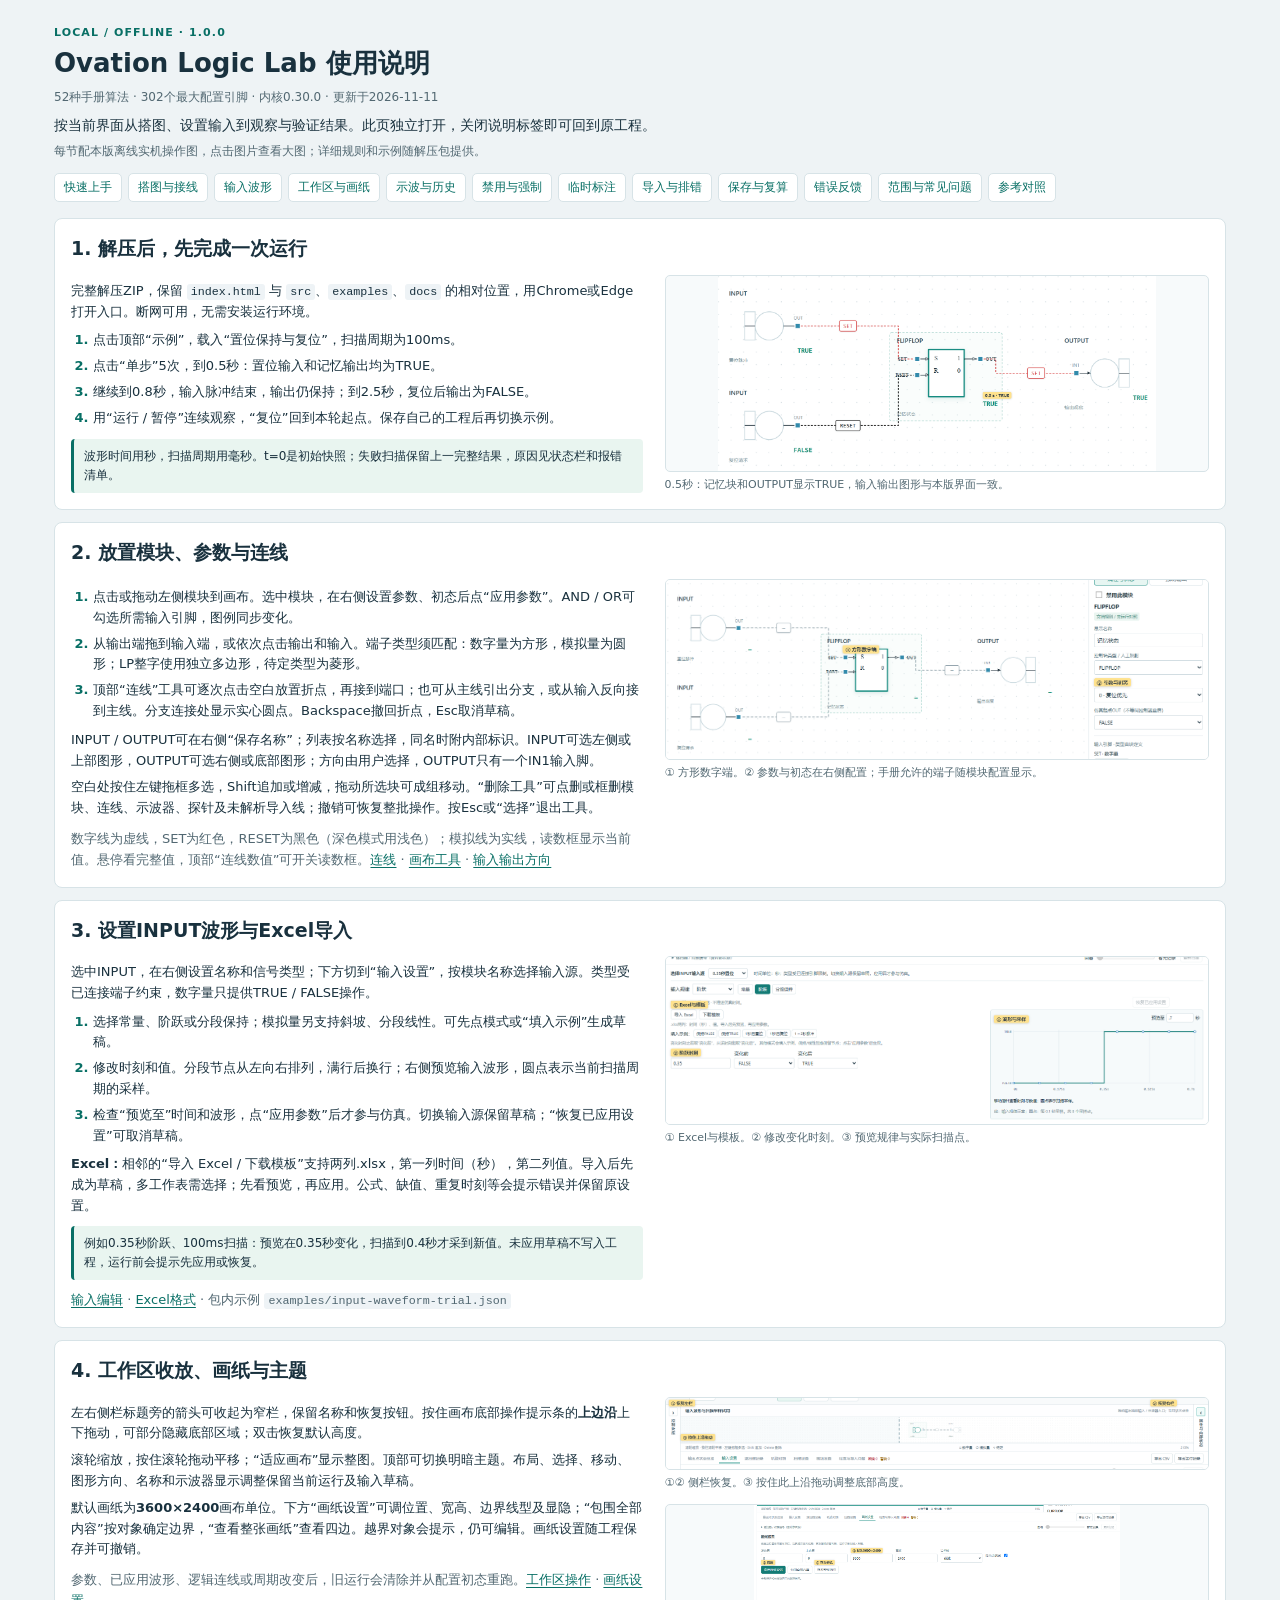
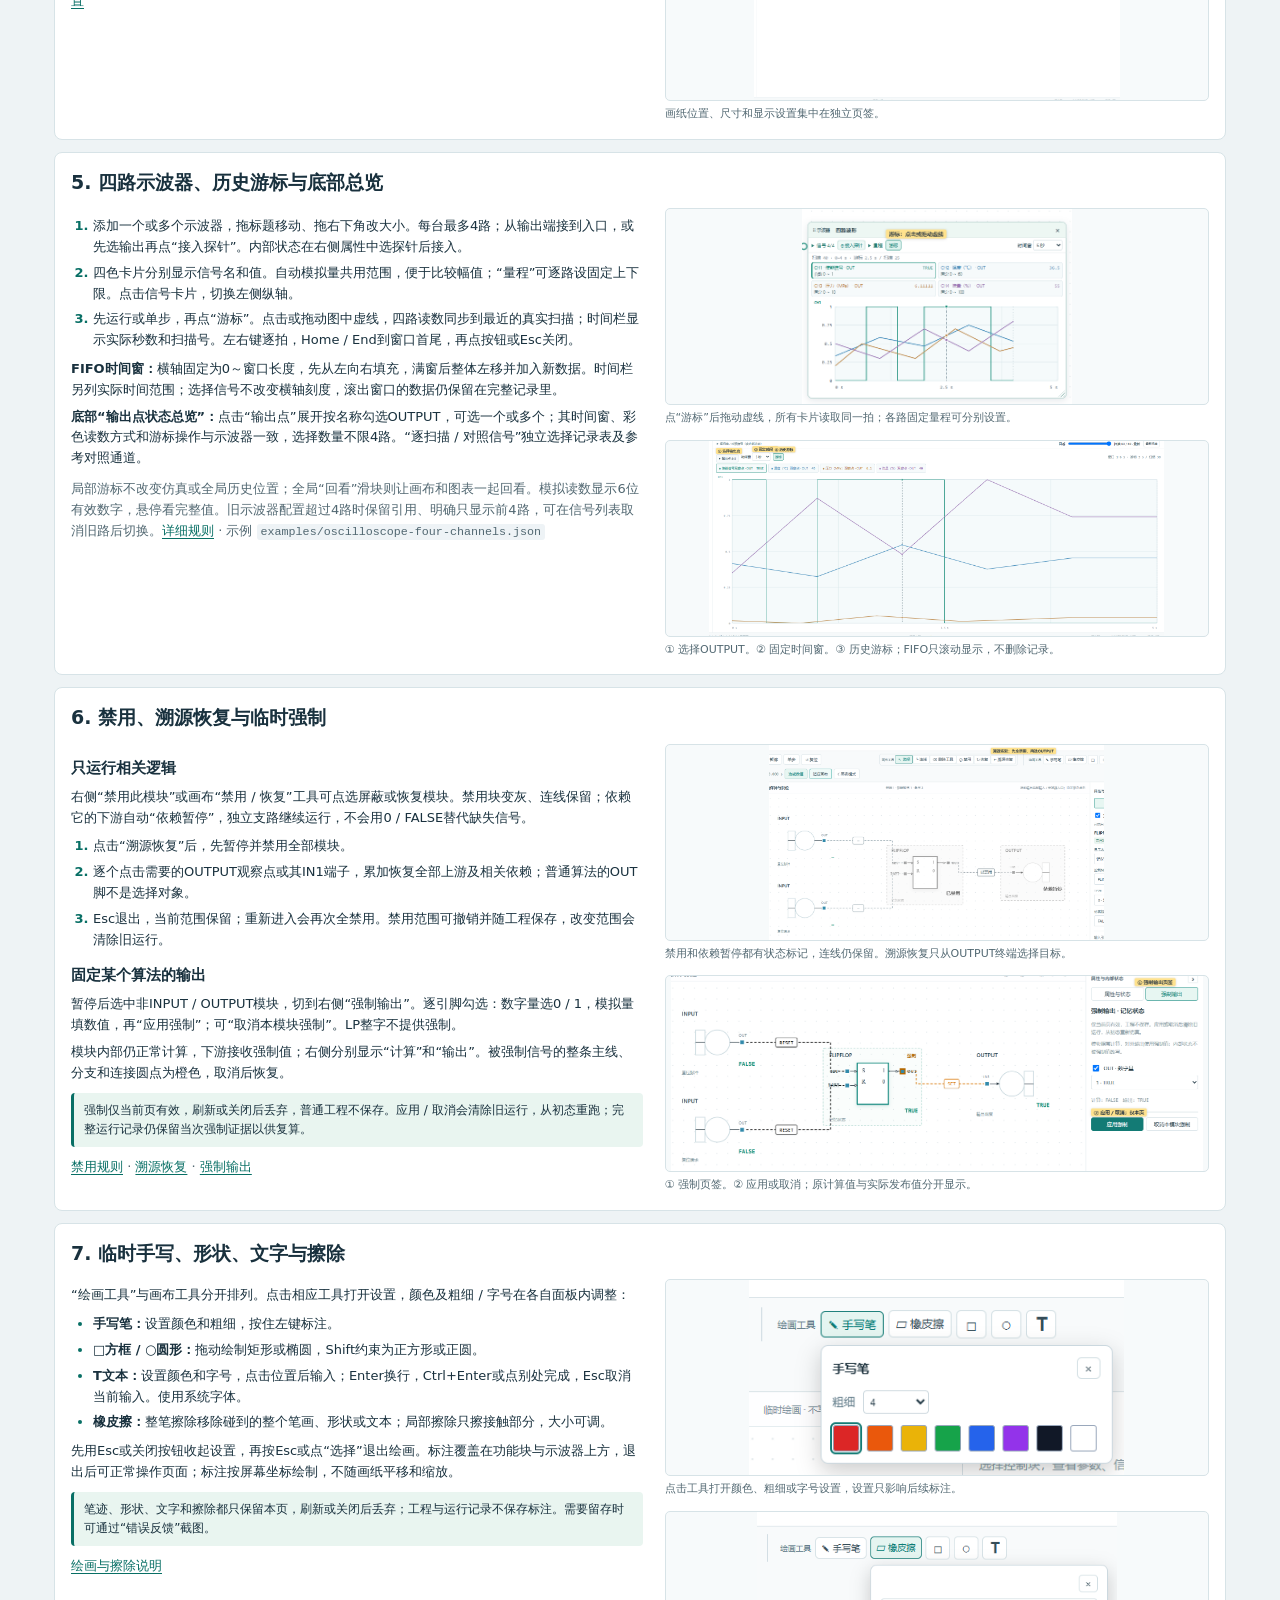
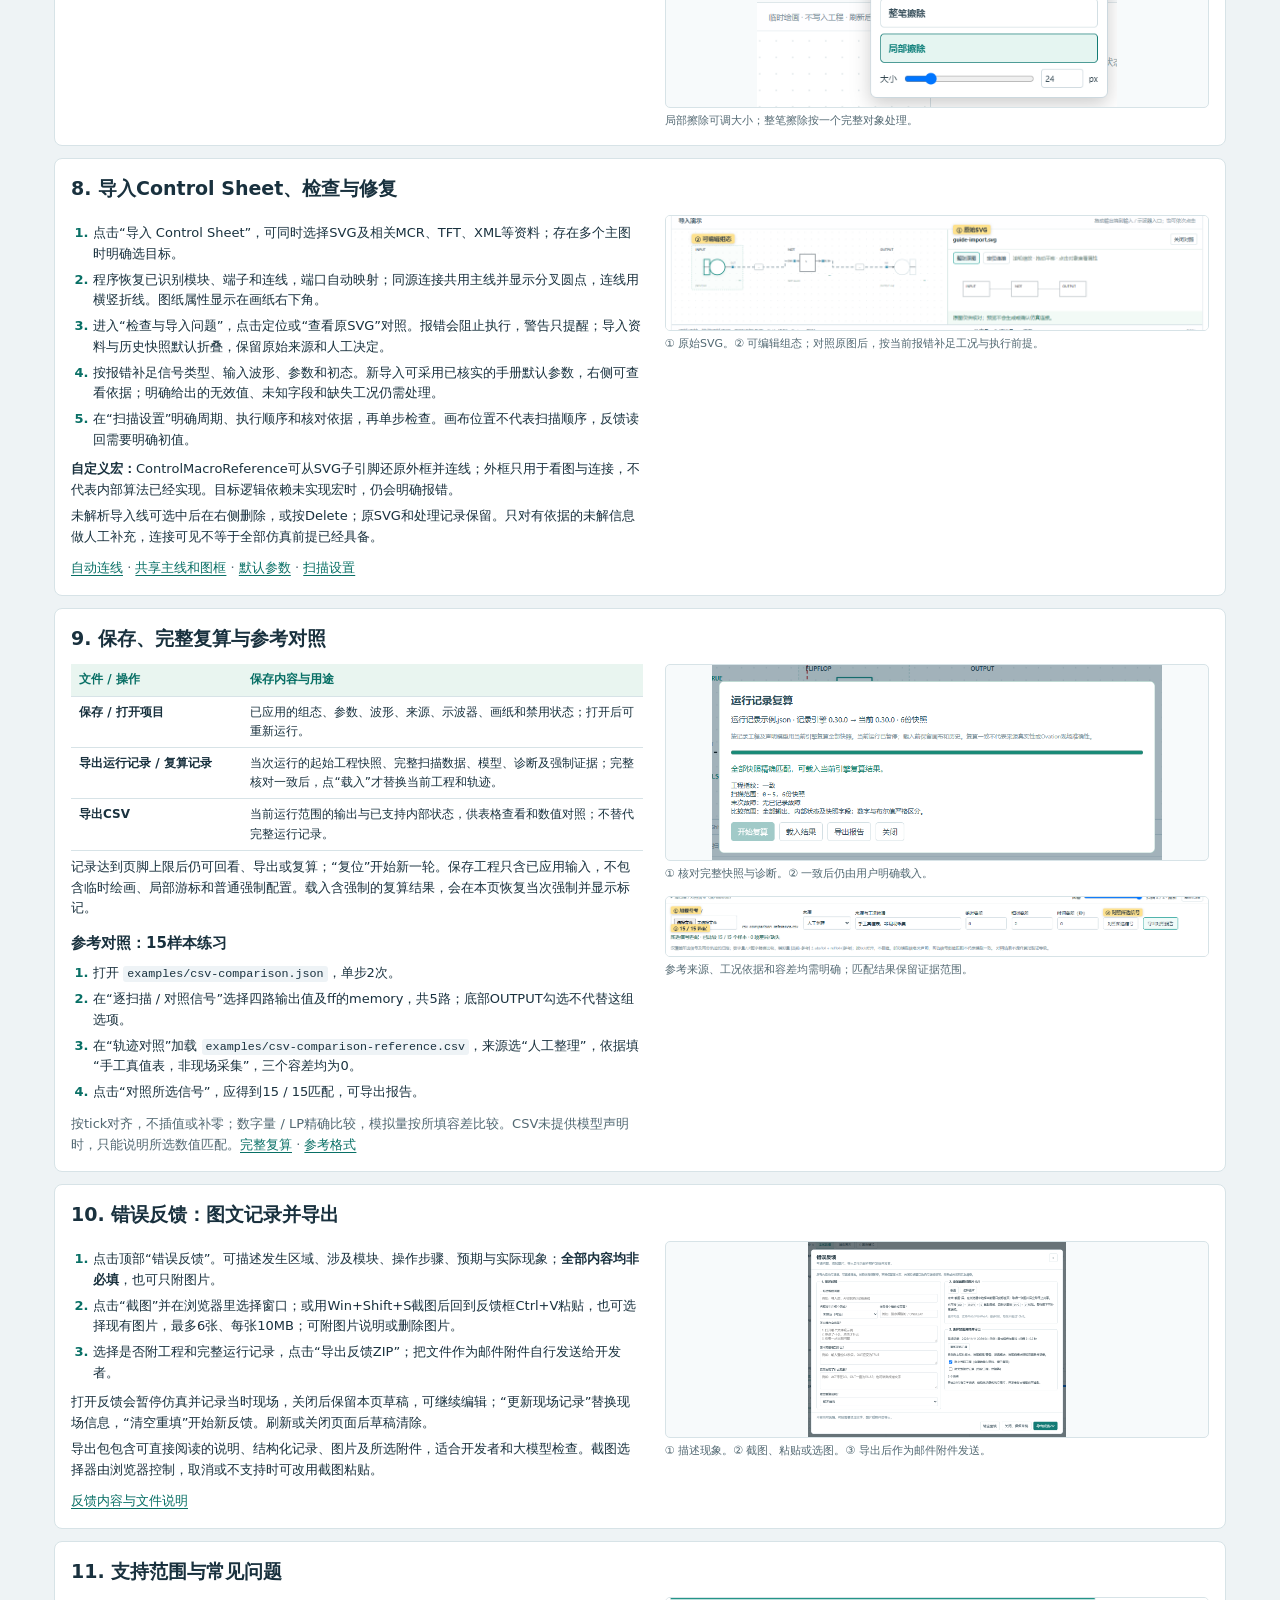
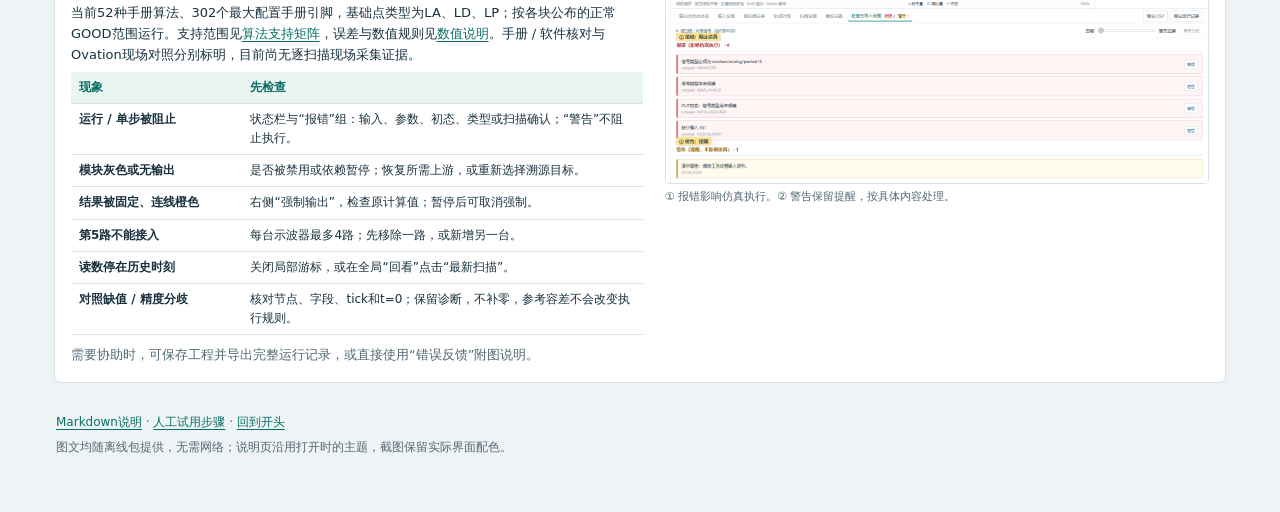
==== guide.html @ c14dae56 "Release Ovation Logic Lab 1.0.0 Publish the sanitized offline simulator, current illustrated guide, " ====
<!doctype html>
<html lang="zh-CN"><head><meta charset="utf-8"><meta name="viewport" content="width=device-width,initial-scale=1"><meta name="application-version" content="1.0.0"><title>使用说明 · Ovation Logic Lab</title><script>(()=>{const t=new URLSearchParams(location.search).get('theme');if(t==='light'||t==='dark')document.documentElement.dataset.theme=t;})();</script><style>
:root{color-scheme:light;--bg:#eef3f5;--surface:#fff;--ink:#19313e;--muted:#526872;--line:#d7e3e7;--accent:#086f65;--soft:#e9f5f0;--code:#eef3f6}
*{box-sizing:border-box}body{margin:0;background:var(--bg);color:var(--ink);font:14px/1.6 system-ui,"Microsoft YaHei",sans-serif}.page{max-width:1220px;margin:auto;padding:24px 24px 36px}header{margin-bottom:16px}.eyebrow{color:var(--accent);font-size:11px;font-weight:700;letter-spacing:.1em}h1{font-size:26px;line-height:1.3;margin:5px 0 8px}h2{font-size:19px;line-height:1.45;margin:0 0 12px}h3{font-size:15px;margin:0 0 7px}p{margin:6px 0}a{color:var(--accent);text-underline-offset:3px}nav{display:flex;flex-wrap:wrap;gap:6px;margin-top:12px}nav a{padding:4px 9px;border:1px solid var(--line);border-radius:5px;background:var(--surface);text-decoration:none;font-size:12px}a:hover{text-decoration:underline}a:focus-visible{outline:2px solid var(--accent);outline-offset:3px}section{background:var(--surface);border:1px solid var(--line);border-radius:8px;margin:12px 0;padding:16px;scroll-margin-top:12px}code{background:var(--code);padding:1px 4px;border-radius:3px;font-size:.9em;overflow-wrap:anywhere}.meta,.muted{color:var(--muted)}.meta{font-size:12px}.callout{padding:8px 10px;background:var(--soft);border-left:3px solid var(--accent);border-radius:4px;font-size:12px;margin-top:9px}.steps{padding-left:22px;margin:7px 0}.steps li{padding:1px 0;margin:3px 0}.steps li::marker{color:var(--accent);font-weight:700}.chapter-grid{display:grid;grid-template-columns:minmax(280px,.85fr) minmax(360px,1.15fr);gap:20px;align-items:start}.topics{display:grid;grid-template-columns:1fr 1fr;gap:20px}.guide-topic{min-width:0}.guide-topic p{font-size:13px}.guide-topic .demo{margin-top:10px}.demo-stack{display:grid;gap:10px;min-width:0}.demo{min-width:0;margin:0}.demo a{display:block;background:#f7fafb;border:1px solid var(--line);border-radius:5px;overflow:hidden}.demo img{display:block;width:100%;height:auto;max-height:260px;object-fit:contain}.demo figcaption{margin-top:5px;color:var(--muted);font-size:11px;line-height:1.5}.chapter-note{margin:10px 0 0;font-size:12px;color:var(--muted)}.table-scroll{max-width:100%;overflow:auto}table{width:100%;border-collapse:collapse;font-size:12px}th,td{text-align:left;padding:6px 8px;border-bottom:1px solid var(--line);vertical-align:top}th{color:var(--accent);background:var(--soft)}td:first-child{width:30%;font-weight:600}footer{padding:12px 2px;color:var(--muted);font-size:12px}
:root[data-theme="dark"]{color-scheme:dark;--bg:#101a21;--surface:#192730;--ink:#e6eff2;--muted:#b4c7cf;--line:#38505b;--accent:#83dcc4;--soft:#203b38;--code:#263b46}
@media(prefers-color-scheme:dark){:root:not([data-theme="light"]){color-scheme:dark;--bg:#101a21;--surface:#192730;--ink:#e6eff2;--muted:#b4c7cf;--line:#38505b;--accent:#83dcc4;--soft:#203b38;--code:#263b46}}
@media(max-width:900px){.page{padding:18px 14px 30px}.chapter-grid{grid-template-columns:1fr;gap:12px}.topics{gap:14px}.demo img{max-height:250px}section{padding:14px}}
@media(max-width:620px){body{font-size:13px}.page{padding:14px 10px 24px}h1{font-size:23px}h2{font-size:17px}.topics{grid-template-columns:1fr;gap:16px}.guide-topic+.guide-topic{padding-top:13px;border-top:1px solid var(--line)}nav a{font-size:11px;padding:4px 7px}.demo img{max-height:230px}section{padding:12px}td,th{padding:5px}}

section .steps{font-size:13px}.chapter-grid{grid-template-columns:minmax(330px,1.05fr) minmax(320px,1fr);gap:22px}.chapter-copy{min-width:0}.chapter-copy h3{margin-top:12px}.chapter-copy p{font-size:13px}.demo img{max-height:245px}.demo-stack .demo img{max-height:195px}.demo-stack{gap:13px}.section-links{font-size:12px}.version-note{font-size:12px;color:var(--muted)}@media(max-width:900px){.chapter-grid{grid-template-columns:1fr;gap:13px}.demo img{max-height:260px}.demo-stack{grid-template-columns:repeat(2,minmax(0,1fr));align-items:start}.demo-stack .demo img{max-height:225px}}@media(max-width:620px){.demo-stack{grid-template-columns:1fr}.demo-stack .demo img{max-height:230px}.chapter-copy p,section .steps{font-size:13px}}
</style></head><body><main class="page"><header><div class="eyebrow">LOCAL / OFFLINE · 1.0.0</div><h1>Ovation Logic Lab 使用说明</h1><p class="meta">52种手册算法 · 302个最大配置引脚 · 内核0.30.0 · 更新于2026-11-11</p><p>按当前界面从搭图、设置输入到观察与验证结果。此页独立打开，关闭说明标签即可回到原工程。</p><p class="version-note">每节配本版离线实机操作图，点击图片查看大图；详细规则和示例随解压包提供。</p><nav aria-label="说明目录"><a href="#start">快速上手</a><a href="#edit">搭图与接线</a><a href="#inputs">输入波形</a><a href="#layout">工作区与画纸</a><a href="#observe">示波与历史</a><a href="#debug">禁用与强制</a><a href="#drawing">临时标注</a><a href="#import">导入与排错</a><a href="#records">保存与复算</a><a href="#feedback">错误反馈</a><a href="#limits">范围与常见问题</a><a href="#compare">参考对照</a></nav></header>
<section id="start"><h2>1. 解压后，先完成一次运行</h2><div class="chapter-grid"><div class="chapter-copy"><p>完整解压ZIP，保留 <code>index.html</code> 与 <code>src</code>、<code>examples</code>、<code>docs</code> 的相对位置，用Chrome或Edge打开入口。断网可用，无需安装运行环境。</p><ol class="steps"><li>点击顶部“示例”，载入“置位保持与复位”，扫描周期为100ms。</li><li>点击“单步”5次，到0.5秒：置位输入和记忆输出均为TRUE。</li><li>继续到0.8秒，输入脉冲结束，输出仍保持；到2.5秒，复位后输出为FALSE。</li><li>用“运行 / 暂停”连续观察，“复位”回到本轮起点。保存自己的工程后再切换示例。</li></ol><div class="callout">波形时间用秒，扫描周期用毫秒。t=0是初始快照；失败扫描保留上一完整结果，原因见状态栏和报错清单。</div></div><div class="demo-stack single-demo"><figure class="demo"><a href="docs/images/guide/0.67.1/01-first-run.png" target="_blank" rel="noopener" title="查看原尺寸演示图"><img src="docs/images/guide/0.67.1/01-first-run.png" alt="单步至0.5秒的置位保持示例" width="1318" height="587" loading="lazy"></a><figcaption>0.5秒：记忆块和OUTPUT显示TRUE，输入输出图形与本版界面一致。</figcaption></figure></div></div></section>

<section id="edit"><h2>2. 放置模块、参数与连线</h2><div class="chapter-grid"><div class="chapter-copy"><ol class="steps"><li>点击或拖动左侧模块到画布。选中模块，在右侧设置参数、初态后点“应用参数”。AND / OR可勾选所需输入引脚，图例同步变化。</li><li>从输出端拖到输入端，或依次点击输出和输入。端子类型须匹配：数字量为方形，模拟量为圆形；LP整字使用独立多边形，待定类型为菱形。</li><li>顶部“连线”工具可逐次点击空白放置折点，再接到端口；也可从主线引出分支，或从输入反向接到主线。分支连接处显示实心圆点。Backspace撤回折点，Esc取消草稿。</li></ol><p>INPUT / OUTPUT可在右侧“保存名称”；列表按名称选择，同名时附内部标识。INPUT可选左侧或上部图形，OUTPUT可选右侧或底部图形；方向由用户选择，OUTPUT只有一个IN1输入脚。</p><p>空白处按住左键拖框多选，Shift追加或增减，拖动所选块可成组移动。“删除工具”可点删或框删模块、连线、示波器、探针及未解析导入线；撤销可恢复整批操作。按Esc或“选择”退出工具。</p><p class="chapter-note">数字线为虚线，SET为红色，RESET为黑色（深色模式用浅色）；模拟线为实线，读数框显示当前值。悬停看完整值，顶部“连线数值”可开关读数框。<a href="docs/reference/manual-wire-tool.md">连线</a> · <a href="docs/reference/canvas-tools.md">画布工具</a> · <a href="docs/reference/io-orientation.md">输入输出方向</a></p></div><div class="demo-stack single-demo"><figure class="demo"><a href="docs/images/guide/0.67.1/02-wiring.png" target="_blank" rel="noopener" title="查看原尺寸演示图"><img src="docs/images/guide/0.67.1/02-wiring.png" alt="数字输入端、参数与初态设置" width="1322" height="437" loading="lazy"></a><figcaption>① 方形数字端。② 参数与初态在右侧配置；手册允许的端子随模块配置显示。</figcaption></figure></div></div></section>

<section id="inputs"><h2>3. 设置INPUT波形与Excel导入</h2><div class="chapter-grid"><div class="chapter-copy"><p>选中INPUT，在右侧设置名称和信号类型；下方切到“输入设置”，按模块名称选择输入源。类型受已连接端子约束，数字量只提供TRUE / FALSE操作。</p><ol class="steps"><li>选择常量、阶跃或分段保持；模拟量另支持斜坡、分段线性。可先点模式或“填入示例”生成草稿。</li><li>修改时刻和值。分段节点从左向右排列，满行后换行；右侧预览输入波形，圆点表示当前扫描周期的采样。</li><li>检查“预览至”时间和波形，点“应用参数”后才参与仿真。切换输入源保留草稿；“恢复已应用设置”可取消草稿。</li></ol><p><strong>Excel：</strong>相邻的“导入 Excel / 下载模板”支持两列.xlsx，第一列时间（秒），第二列值。导入后先成为草稿，多工作表需选择；先看预览，再应用。公式、缺值、重复时刻等会提示错误并保留原设置。</p><div class="callout">例如0.35秒阶跃、100ms扫描：预览在0.35秒变化，扫描到0.4秒才采到新值。未应用草稿不写入工程，运行前会提示先应用或恢复。</div><p class="chapter-note"><a href="docs/reference/input-wave-editor.md">输入编辑</a> · <a href="docs/reference/excel-input-waveforms.md">Excel格式</a> · 包内示例 <code>examples/input-waveform-trial.json</code></p></div><div class="demo-stack single-demo"><figure class="demo"><a href="docs/images/guide/0.67.1/03-input-wave.png" target="_blank" rel="noopener" title="查看原尺寸演示图"><img src="docs/images/guide/0.67.1/03-input-wave.png" alt="Excel入口、阶跃时刻与波形采样预览" width="1391" height="428" loading="lazy"></a><figcaption>① Excel与模板。② 修改变化时刻。③ 预览规律与实际扫描点。</figcaption></figure></div></div></section>

<section id="layout"><h2>4. 工作区收放、画纸与主题</h2><div class="chapter-grid"><div class="chapter-copy"><p>左右侧栏标题旁的箭头可收起为窄栏，保留名称和恢复按钮。按住画布底部操作提示条的<strong>上边沿</strong>上下拖动，可部分隐藏底部区域；双击恢复默认高度。</p><p>滚轮缩放，按住滚轮拖动平移；“适应画布”显示整图。顶部可切换明暗主题。布局、选择、移动、图形方向、名称和示波器显示调整保留当前运行及输入草稿。</p><p>默认画纸为<strong>3600×2400</strong>画布单位。下方“画纸设置”可调位置、宽高、边界线型及显隐；“包围全部内容”按对象确定边界，“查看整张画纸”查看四边。越界对象会提示，仍可编辑。画纸设置随工程保存并可撤销。</p><p class="chapter-note">参数、已应用波形、逻辑连线或周期改变后，旧运行会清除并从配置初态重跑。<a href="docs/reference/workspace-panels.md">工作区操作</a> · <a href="docs/reference/paper-and-wave-grid.md">画纸设置</a></p></div><div class="demo-stack"><figure class="demo"><a href="docs/images/guide/0.67.1/04-workspace.png" target="_blank" rel="noopener" title="查看原尺寸演示图"><img src="docs/images/guide/0.67.1/04-workspace.png" alt="左右侧栏恢复按钮及底部拖动上沿" width="1600" height="210" loading="lazy"></a><figcaption>①② 侧栏恢复。③ 按住此上沿拖动调整底部高度。</figcaption></figure><figure class="demo"><a href="docs/images/guide/0.67.1/10-paper-settings.png" target="_blank" rel="noopener" title="查看原尺寸演示图"><img src="docs/images/guide/0.67.1/10-paper-settings.png" alt="默认3600乘2400画纸设置" width="1403" height="747" loading="lazy"></a><figcaption>画纸位置、尺寸和显示设置集中在独立页签。</figcaption></figure></div></div></section>

<section id="observe"><h2>5. 四路示波器、历史游标与底部总览</h2><div class="chapter-grid"><div class="chapter-copy"><ol class="steps"><li>添加一个或多个示波器，拖标题移动、拖右下角改大小。每台最多4路；从输出端接到入口，或先选输出再点“接入探针”。内部状态在右侧属性中选探针后接入。</li><li>四色卡片分别显示信号名和值。自动模拟量共用范围，便于比较幅值；“量程”可逐路设固定上下限。点击信号卡片，切换左侧纵轴。</li><li>先运行或单步，再点“游标”。点击或拖动图中虚线，四路读数同步到最近的真实扫描；时间栏显示实际秒数和扫描号。左右键逐拍，Home / End到窗口首尾，再点按钮或Esc关闭。</li></ol><p><strong>FIFO时间窗：</strong>横轴固定为0～窗口长度，先从左向右填充，满窗后整体左移并加入新数据。时间栏另列实际时间范围；选择信号不改变横轴刻度，滚出窗口的数据仍保留在完整记录里。</p><p><strong>底部“输出点状态总览”：</strong>点击“输出点”展开按名称勾选OUTPUT，可选一个或多个；其时间窗、彩色读数方式和游标操作与示波器一致，选择数量不限4路。“逐扫描 / 对照信号”独立选择记录表及参考对照通道。</p><p class="chapter-note">局部游标不改变仿真或全局历史位置；全局“回看”滑块则让画布和图表一起回看。模拟读数显示6位有效数字，悬停看完整值。旧示波器配置超过4路时保留引用、明确只显示前4路，可在信号列表取消旧路后切换。<a href="docs/reference/oscilloscope-charts.md">详细规则</a> · 示例 <code>examples/oscilloscope-four-channels.json</code></p></div><div class="demo-stack"><figure class="demo"><a href="docs/images/guide/0.67.1/11-scope-four-channels.png" target="_blank" rel="noopener" title="查看原尺寸演示图"><img src="docs/images/guide/0.67.1/11-scope-four-channels.png" alt="四色示波曲线、独立读数与历史游标" width="596" height="431" loading="lazy"></a><figcaption>点“游标”后拖动虚线，所有卡片读取同一拍；各路固定量程可分别设置。</figcaption></figure><figure class="demo"><a href="docs/images/guide/0.67.1/12-output-overview.png" target="_blank" rel="noopener" title="查看原尺寸演示图"><img src="docs/images/guide/0.67.1/12-output-overview.png" alt="底部输出选择、固定时间窗与游标" width="1569" height="672" loading="lazy"></a><figcaption>① 选择OUTPUT。② 固定时间窗。③ 历史游标；FIFO只滚动显示，不删除记录。</figcaption></figure></div></div></section>

<section id="debug"><h2>6. 禁用、溯源恢复与临时强制</h2><div class="chapter-grid"><div class="chapter-copy"><h3>只运行相关逻辑</h3><p>右侧“禁用此模块”或画布“禁用 / 恢复”工具可点选屏蔽或恢复模块。禁用块变灰、连线保留；依赖它的下游自动“依赖暂停”，独立支路继续运行，不会用0 / FALSE替代缺失信号。</p><ol class="steps"><li>点击“溯源恢复”后，先暂停并禁用全部模块。</li><li>逐个点击需要的OUTPUT观察点或其IN1端子，累加恢复全部上游及相关依赖；普通算法的OUT脚不是选择对象。</li><li>Esc退出，当前范围保留；重新进入会再次全禁用。禁用范围可撤销并随工程保存，改变范围会清除旧运行。</li></ol><h3>固定某个算法的输出</h3><p>暂停后选中非INPUT / OUTPUT模块，切到右侧“强制输出”。逐引脚勾选：数字量选0 / 1，模拟量填数值，再“应用强制”；可“取消本模块强制”。LP整字不提供强制。</p><p>模块内部仍正常计算，下游接收强制值；右侧分别显示“计算”和“输出”。被强制信号的整条主线、分支和连接圆点为橙色，取消后恢复。</p><div class="callout">强制仅当前页有效，刷新或关闭后丢弃，普通工程不保存。应用 / 取消会清除旧运行，从初态重跑；完整运行记录仍保留当次强制证据以供复算。</div><p class="chapter-note"><a href="docs/reference/disabled-blocks.md">禁用规则</a> · <a href="docs/reference/output-recovery.md">溯源恢复</a> · <a href="docs/reference/output-forces.md">强制输出</a></p></div><div class="demo-stack"><figure class="demo"><a href="docs/images/guide/0.67.1/13-disabled.png" target="_blank" rel="noopener" title="查看原尺寸演示图"><img src="docs/images/guide/0.67.1/13-disabled.png" alt="灰色禁用块、依赖暂停和溯源恢复工具" width="1076" height="627" loading="lazy"></a><figcaption>禁用和依赖暂停都有状态标记，连线仍保留。溯源恢复只从OUTPUT终端选择目标。</figcaption></figure><figure class="demo"><a href="docs/images/guide/0.67.1/14-forced-output.png" target="_blank" rel="noopener" title="查看原尺寸演示图"><img src="docs/images/guide/0.67.1/14-forced-output.png" alt="右侧强制页签、原计算值与橙色输出线" width="1322" height="485" loading="lazy"></a><figcaption>① 强制页签。② 应用或取消；原计算值与实际发布值分开显示。</figcaption></figure></div></div></section>

<section id="drawing"><h2>7. 临时手写、形状、文字与擦除</h2><div class="chapter-grid"><div class="chapter-copy"><p>“绘画工具”与画布工具分开排列。点击相应工具打开设置，颜色及粗细 / 字号在各自面板内调整：</p><ul class="steps"><li><strong>手写笔：</strong>设置颜色和粗细，按住左键标注。</li><li><strong>□方框 / ○圆形：</strong>拖动绘制矩形或椭圆，Shift约束为正方形或正圆。</li><li><strong>T文本：</strong>设置颜色和字号，点击位置后输入；Enter换行，Ctrl+Enter或点别处完成，Esc取消当前输入。使用系统字体。</li><li><strong>橡皮擦：</strong>整笔擦除移除碰到的整个笔画、形状或文本；局部擦除只擦接触部分，大小可调。</li></ul><p>先用Esc或关闭按钮收起设置，再按Esc或点“选择”退出绘画。标注覆盖在功能块与示波器上方，退出后可正常操作页面；标注按屏幕坐标绘制，不随画纸平移和缩放。</p><div class="callout">笔迹、形状、文字和擦除都只保留本页，刷新或关闭后丢弃；工程与运行记录不保存标注。需要留存时可通过“错误反馈”截图。</div><p class="chapter-note"><a href="docs/reference/temporary-drawing-tools.md">绘画与擦除说明</a></p></div><div class="demo-stack"><figure class="demo"><a href="docs/images/guide/0.67.1/15-drawing-tools.png" target="_blank" rel="noopener" title="查看原尺寸演示图"><img src="docs/images/guide/0.67.1/15-drawing-tools.png" alt="手写笔及同排形状文字工具的设置" width="398" height="207" loading="lazy"></a><figcaption>点击工具打开颜色、粗细或字号设置，设置只影响后续标注。</figcaption></figure><figure class="demo"><a href="docs/images/guide/0.67.1/15b-eraser.png" target="_blank" rel="noopener" title="查看原尺寸演示图"><img src="docs/images/guide/0.67.1/15b-eraser.png" alt="整笔和局部擦除及局部大小设置" width="470" height="255" loading="lazy"></a><figcaption>局部擦除可调大小；整笔擦除按一个完整对象处理。</figcaption></figure></div></div></section>

<section id="import"><h2>8. 导入Control Sheet、检查与修复</h2><div class="chapter-grid"><div class="chapter-copy"><ol class="steps"><li>点击“导入 Control Sheet”，可同时选择SVG及相关MCR、TFT、XML等资料；存在多个主图时明确选目标。</li><li>程序恢复已识别模块、端子和连线，端口自动映射；同源连接共用主线并显示分叉圆点，连线用横竖折线。图纸属性显示在画纸右下角。</li><li>进入“检查与导入问题”，点击定位或“查看原SVG”对照。报错会阻止执行，警告只提醒；导入资料与历史快照默认折叠，保留原始来源和人工决定。</li><li>按报错补足信号类型、输入波形、参数和初态。新导入可采用已核实的手册默认参数，右侧可查看依据；明确给出的无效值、未知字段和缺失工况仍需处理。</li><li>在“扫描设置”明确周期、执行顺序和核对依据，再单步检查。画布位置不代表扫描顺序，反馈读回需要明确初值。</li></ol><p><strong>自定义宏：</strong>ControlMacroReference可从SVG子引脚还原外框并连线；外框只用于看图与连接，不代表内部算法已经实现。目标逻辑依赖未实现宏时，仍会明确报错。</p><p>未解析导入线可选中后在右侧删除，或按Delete；原SVG和处理记录保留。只对有依据的未解信息做人工补充，连接可见不等于全部仿真前提已经具备。</p><p class="chapter-note"><a href="docs/reference/automatic-port-mapping-and-routing.md">自动连线</a> · <a href="docs/reference/shared-signal-trunks-and-title-block.md">共享主线和图框</a> · <a href="docs/reference/manual-parameter-defaults.md">默认参数</a> · <a href="docs/reference/scan-execution-model.md">扫描设置</a></p></div><div class="demo-stack single-demo"><figure class="demo"><a href="docs/images/guide/0.67.1/06-import-review.png" target="_blank" rel="noopener" title="查看原尺寸演示图"><img src="docs/images/guide/0.67.1/06-import-review.png" alt="原始SVG与可编辑组态并排对照" width="1122" height="236" loading="lazy"></a><figcaption>① 原始SVG。② 可编辑组态；对照原图后，按当前报错补足工况与执行前提。</figcaption></figure></div></div></section>

<section id="records"><h2>9. 保存、完整复算与参考对照</h2><div class="chapter-grid"><div class="chapter-copy"><div class="table-scroll"><table><thead><tr><th>文件 / 操作</th><th>保存内容与用途</th></tr></thead><tbody><tr><td>保存 / 打开项目</td><td>已应用的组态、参数、波形、来源、示波器、画纸和禁用状态；打开后可重新运行。</td></tr><tr><td>导出运行记录 / 复算记录</td><td>当次运行的起始工程快照、完整扫描数据、模型、诊断及强制证据；完整核对一致后，点“载入”才替换当前工程和轨迹。</td></tr><tr><td>导出CSV</td><td>当前运行范围的输出与已支持内部状态，供表格查看和数值对照；不替代完整运行记录。</td></tr></tbody></table></div><p>记录达到页脚上限后仍可回看、导出或复算；“复位”开始新一轮。保存工程只含已应用输入，不包含临时绘画、局部游标和普通强制配置。载入含强制的复算结果，会在本页恢复当次强制并显示标记。</p><h3 id="compare">参考对照：15样本练习</h3><ol class="steps"><li>打开 <code>examples/csv-comparison.json</code>，单步2次。</li><li>在“逐扫描 / 对照信号”选择四路输出值及ff的memory，共5路；底部OUTPUT勾选不代替这组选项。</li><li>在“轨迹对照”加载 <code>examples/csv-comparison-reference.csv</code>，来源选“人工整理”，依据填“手工真值表，非现场采集”，三个容差均为0。</li><li>点击“对照所选信号”，应得到15 / 15匹配，可导出报告。</li></ol><p class="chapter-note">按tick对齐，不插值或补零；数字量 / LP精确比较，模拟量按所填容差比较。CSV未提供模型声明时，只能说明所选数值匹配。<a href="docs/reference/record-recompute.md">完整复算</a> · <a href="docs/reference/reference-csv.md">参考格式</a></p></div><div class="demo-stack"><figure class="demo"><a href="docs/images/guide/0.67.1/07-recompute.png" target="_blank" rel="noopener" title="查看原尺寸演示图"><img src="docs/images/guide/0.67.1/07-recompute.png" alt="完整运行复算一致后的载入按钮" width="784" height="340" loading="lazy"></a><figcaption>① 核对完整快照与诊断。② 一致后仍由用户明确载入。</figcaption></figure><figure class="demo"><a href="docs/images/guide/0.67.1/08-compare.png" target="_blank" rel="noopener" title="查看原尺寸演示图"><img src="docs/images/guide/0.67.1/08-compare.png" alt="人工整理CSV与零容差15个样本匹配" width="1385" height="151" loading="lazy"></a><figcaption>参考来源、工况依据和容差均需明确；匹配结果保留证据范围。</figcaption></figure></div></div></section>

<section id="feedback"><h2>10. 错误反馈：图文记录并导出</h2><div class="chapter-grid"><div class="chapter-copy"><ol class="steps"><li>点击顶部“错误反馈”。可描述发生区域、涉及模块、操作步骤、预期与实际现象；<strong>全部内容均非必填</strong>，也可只附图片。</li><li>点击“截图”并在浏览器里选择窗口；或用Win+Shift+S截图后回到反馈框Ctrl+V粘贴，也可选择现有图片，最多6张、每张10MB；可附图片说明或删除图片。</li><li>选择是否附工程和完整运行记录，点击“导出反馈ZIP”；把文件作为邮件附件自行发送给开发者。</li></ol><p>打开反馈会暂停仿真并记录当时现场，关闭后保留本页草稿，可继续编辑；“更新现场记录”替换现场信息，“清空重填”开始新反馈。刷新或关闭页面后草稿清除。</p><p>导出包包含可直接阅读的说明、结构化记录、图片及所选附件，适合开发者和大模型检查。截图选择器由浏览器控制，取消或不支持时可改用截图粘贴。</p><p class="chapter-note"><a href="docs/reference/error-feedback.md">反馈内容与文件说明</a></p></div><div class="demo-stack single-demo"><figure class="demo"><a href="docs/images/guide/0.67.1/16-feedback.png" target="_blank" rel="noopener" title="查看原尺寸演示图"><img src="docs/images/guide/0.67.1/16-feedback.png" alt="全部选填的问题描述、图片入口与反馈ZIP导出" width="1004" height="760" loading="lazy"></a><figcaption>① 描述现象。② 截图、粘贴或选图。③ 导出后作为邮件附件发送。</figcaption></figure></div></div></section>

<section id="limits"><h2>11. 支持范围与常见问题</h2><div class="chapter-grid"><div class="chapter-copy"><p>当前52种手册算法、302个最大配置手册引脚，基础点类型为LA、LD、LP；按各块公布的正常GOOD范围运行。支持范围见<a href="docs/algorithm-support-matrix.md">算法支持矩阵</a>，误差与数值规则见<a href="docs/validation/numeric-contract.md">数值说明</a>。手册 / 软件核对与Ovation现场对照分别标明，目前尚无逐扫描现场采集证据。</p><div class="table-scroll"><table><thead><tr><th>现象</th><th>先检查</th></tr></thead><tbody><tr><td>运行 / 单步被阻止</td><td>状态栏与“报错”组：输入、参数、初态、类型或扫描确认；“警告”不阻止执行。</td></tr><tr><td>模块灰色或无输出</td><td>是否被禁用或依赖暂停；恢复所需上游，或重新选择溯源目标。</td></tr><tr><td>结果被固定、连线橙色</td><td>右侧“强制输出”，检查原计算值；暂停后可取消强制。</td></tr><tr><td>第5路不能接入</td><td>每台示波器最多4路；先移除一路，或新增另一台。</td></tr><tr><td>读数停在历史时刻</td><td>关闭局部游标，或在全局“回看”点击“最新扫描”。</td></tr><tr><td>对照缺值 / 精度分歧</td><td>核对节点、字段、tick和t=0；保留诊断，不补零，参考容差不会改变执行规则。</td></tr></tbody></table></div><p class="chapter-note">需要协助时，可保存工程并导出完整运行记录，或直接使用“错误反馈”附图说明。</p></div><div class="demo-stack single-demo"><figure class="demo"><a href="docs/images/guide/0.67.1/09-issues.png" target="_blank" rel="noopener" title="查看原尺寸演示图"><img src="docs/images/guide/0.67.1/09-issues.png" alt="当前报错与警告分别计数和分组" width="1403" height="478" loading="lazy"></a><figcaption>① 报错影响仿真执行。② 警告保留提醒，按具体内容处理。</figcaption></figure></div></div></section>
<footer><p><a href="docs/user-guide.md">Markdown说明</a> · <a href="docs/validation/manual-acceptance.md">人工试用步骤</a> · <a href="#start">回到开头</a></p><p>图文均随离线包提供，无需网络；说明页沿用打开时的主题，截图保留实际界面配色。</p></footer></main></body></html>
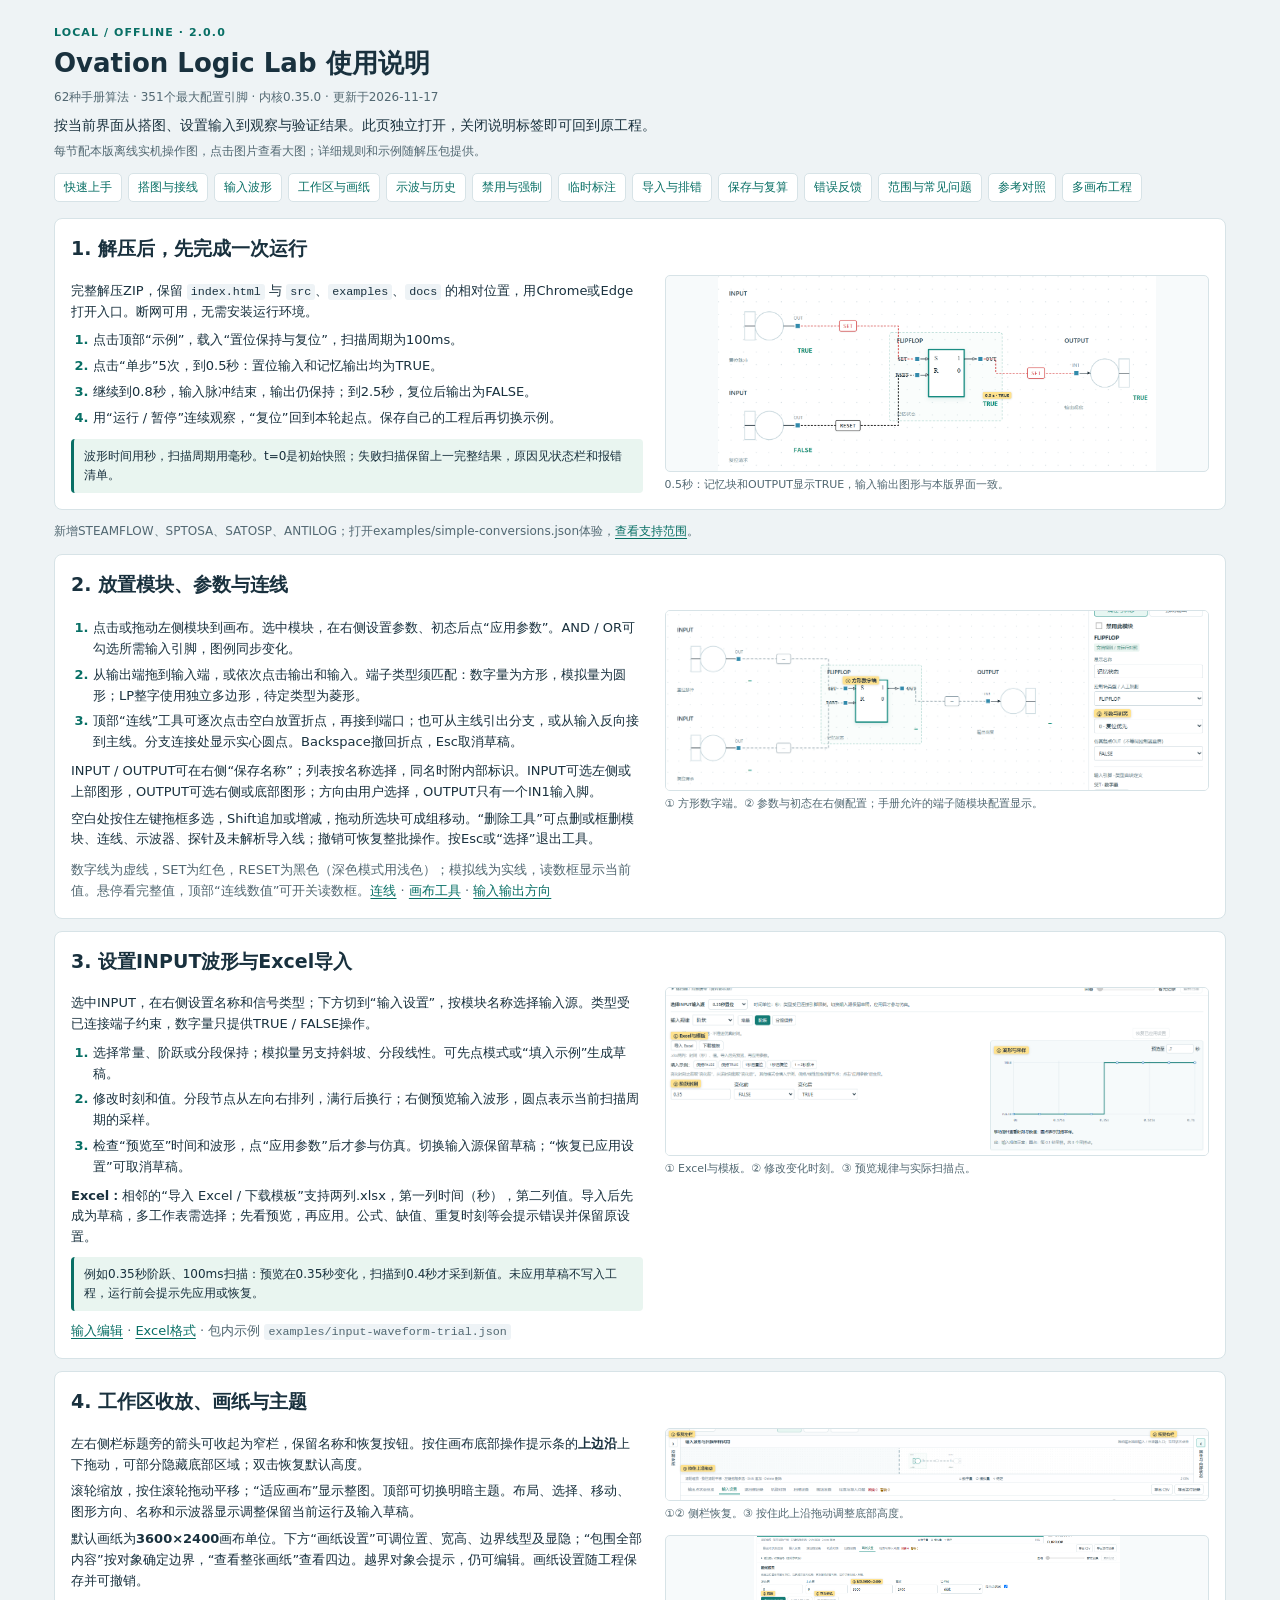
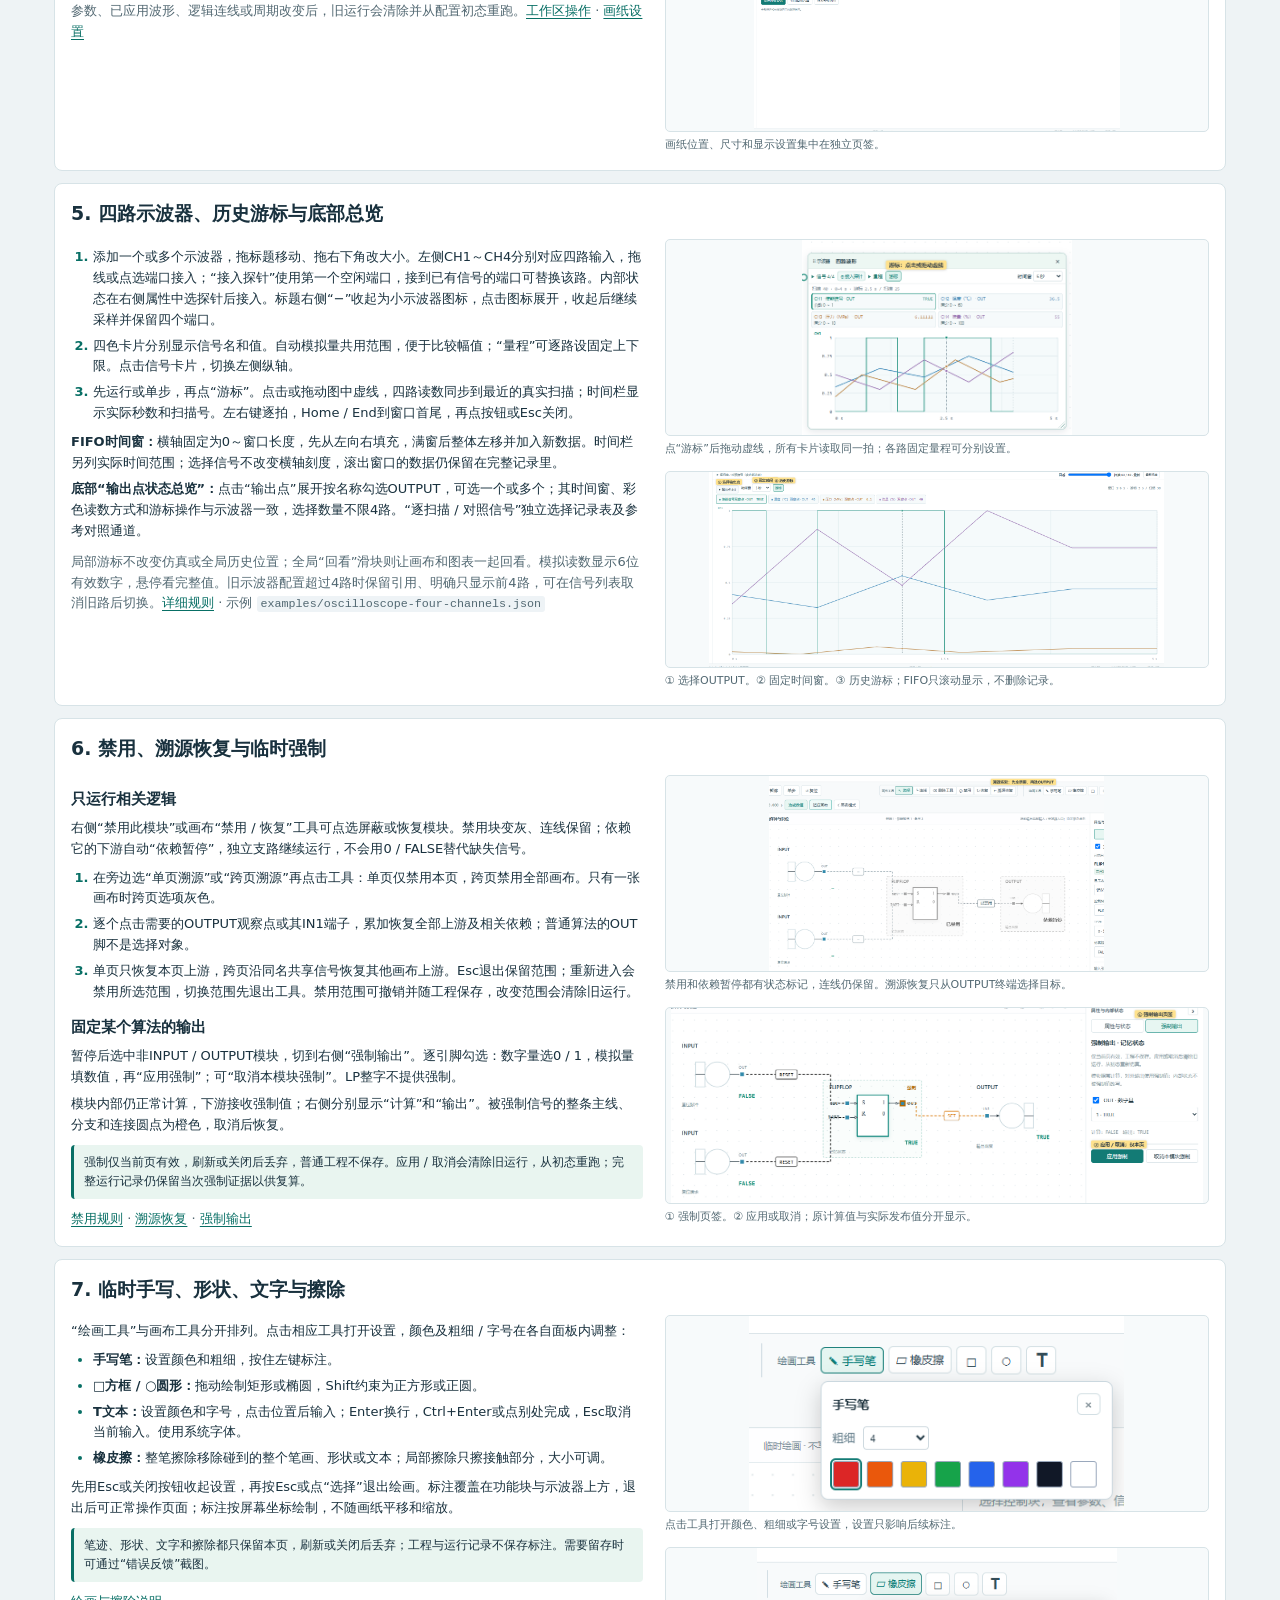
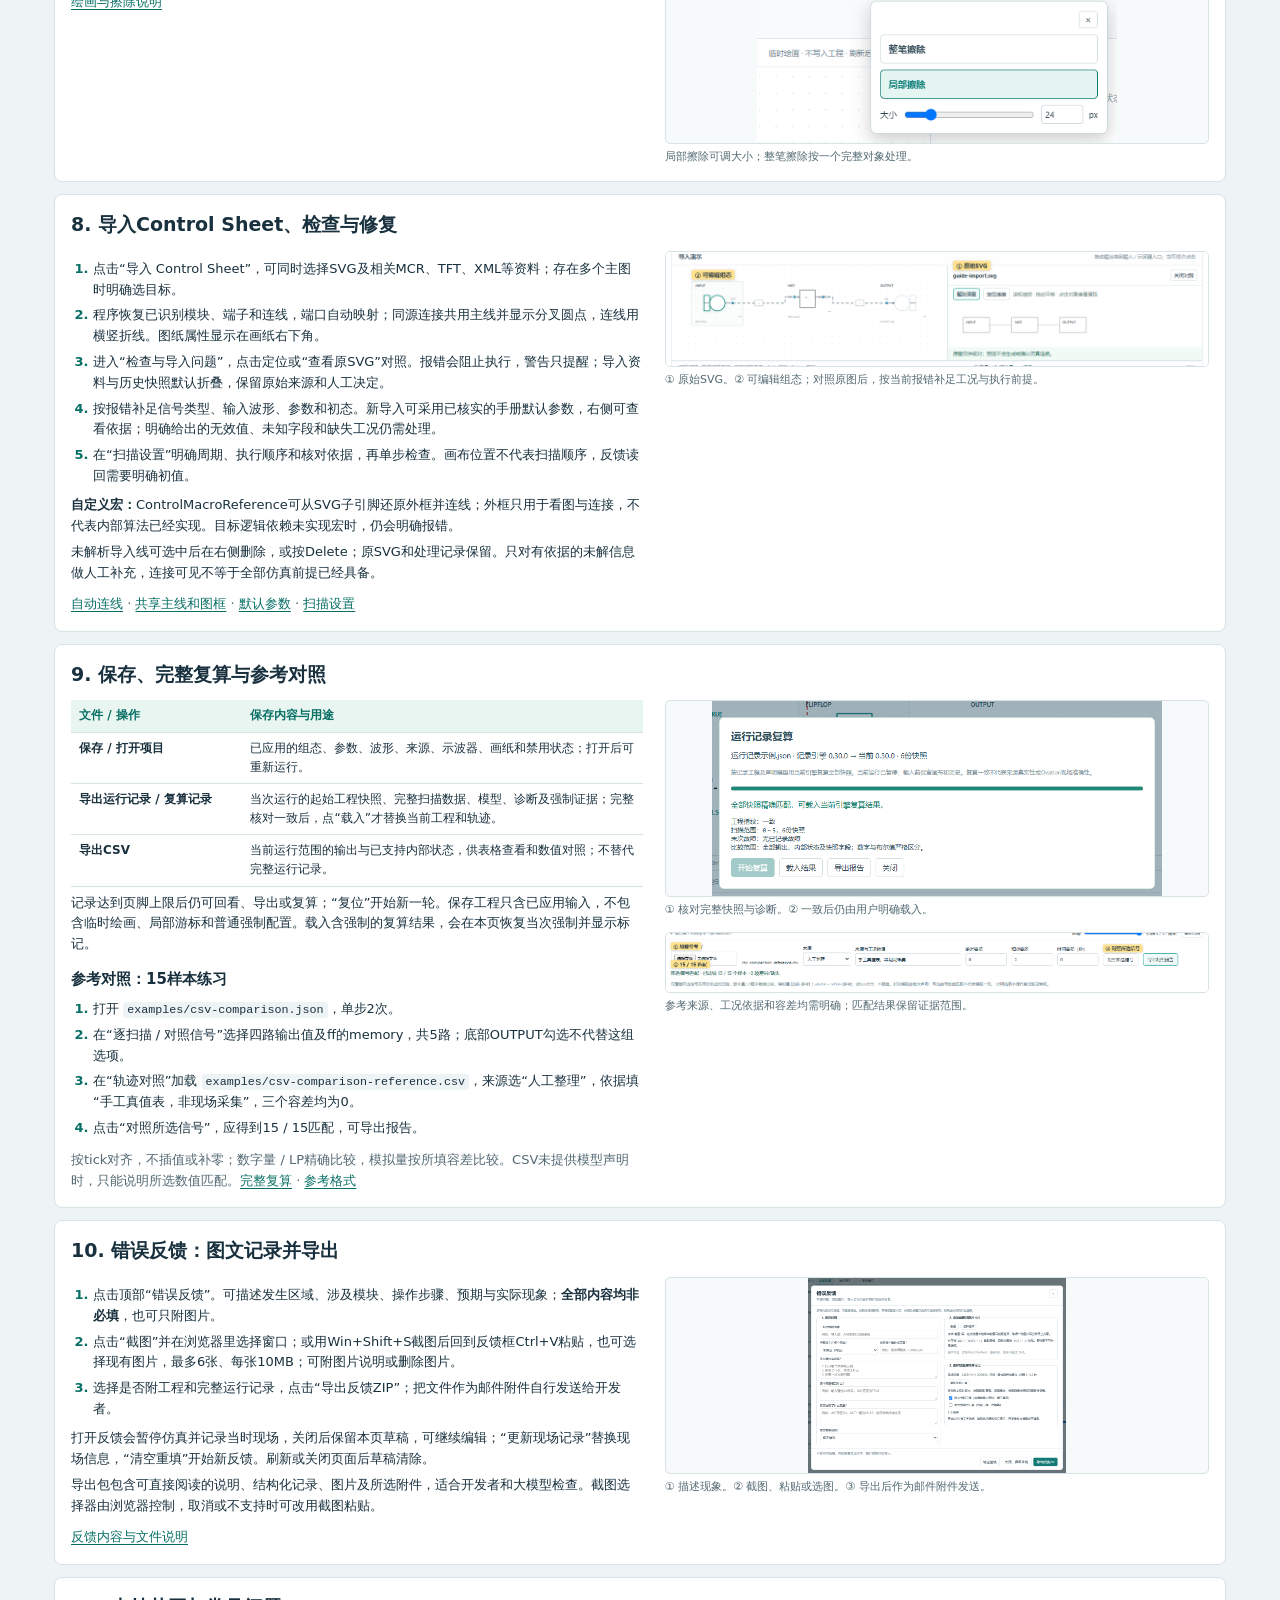
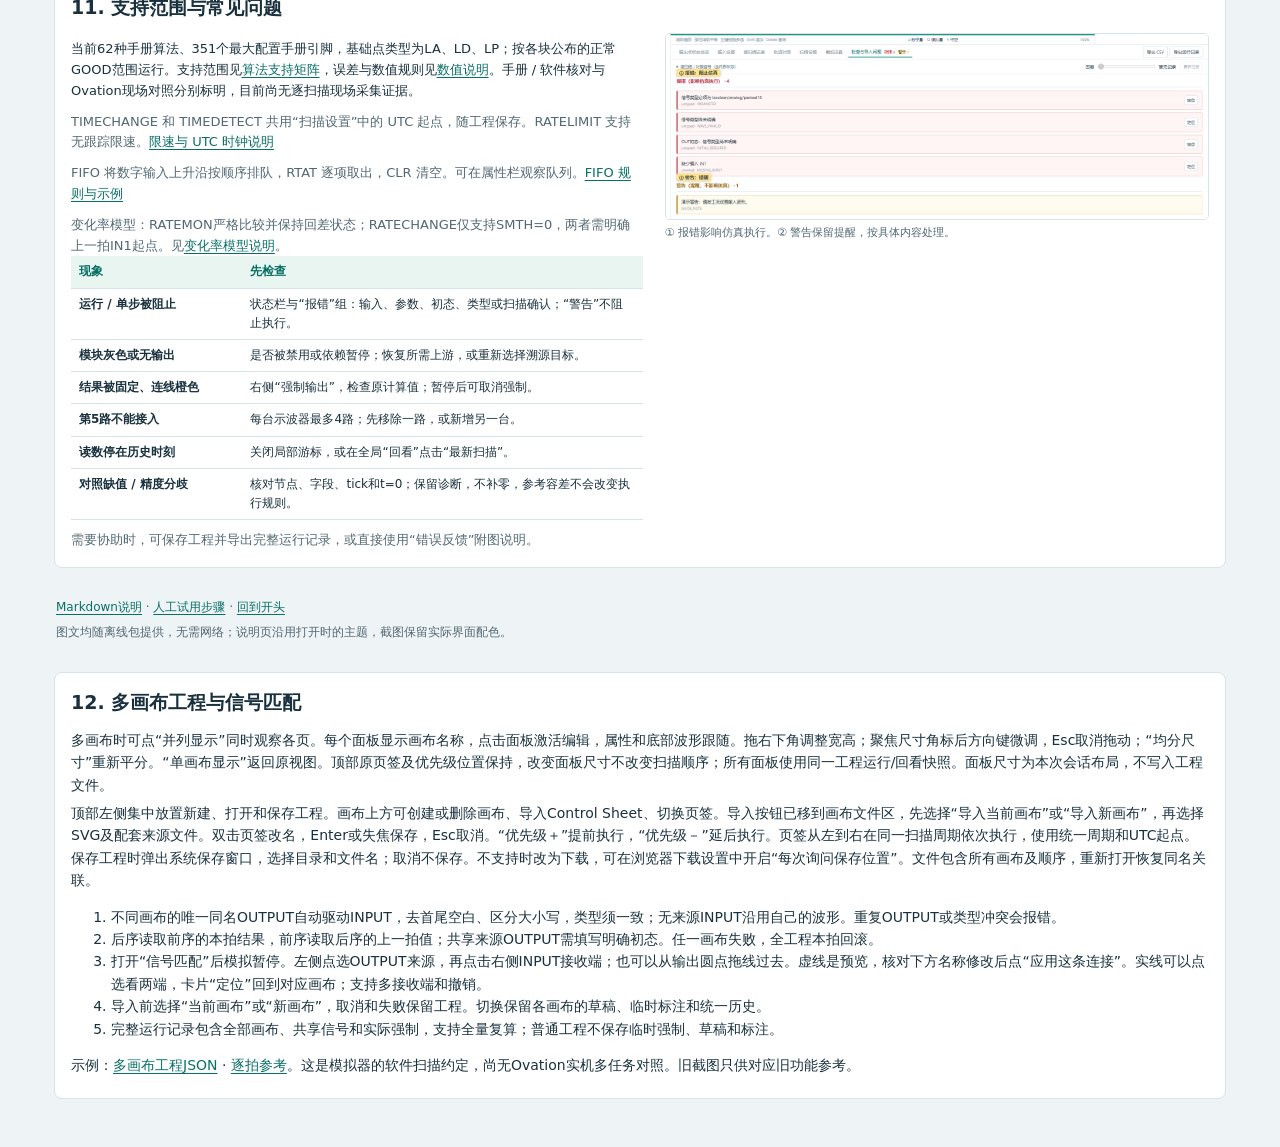
==== commit a83bac19: "Publish Ovation Logic Lab 2.0.0 public offline source Include ordered multi-canvas projects, shared " ====
--- a/guide.html
+++ b/guide.html
@@ -1,5 +1,5 @@
 <!doctype html>
-<html lang="zh-CN"><head><meta charset="utf-8"><meta name="viewport" content="width=device-width,initial-scale=1"><meta name="application-version" content="1.0.0"><title>使用说明 · Ovation Logic Lab</title><script>(()=>{const t=new URLSearchParams(location.search).get('theme');if(t==='light'||t==='dark')document.documentElement.dataset.theme=t;})();</script><style>
+<html lang="zh-CN"><head><meta charset="utf-8"><meta name="viewport" content="width=device-width,initial-scale=1"><meta name="application-version" content="2.0.0"><title>使用说明 · Ovation Logic Lab</title><script>(()=>{const t=new URLSearchParams(location.search).get('theme');if(t==='light'||t==='dark')document.documentElement.dataset.theme=t;})();</script><style>
 :root{color-scheme:light;--bg:#eef3f5;--surface:#fff;--ink:#19313e;--muted:#526872;--line:#d7e3e7;--accent:#086f65;--soft:#e9f5f0;--code:#eef3f6}
 *{box-sizing:border-box}body{margin:0;background:var(--bg);color:var(--ink);font:14px/1.6 system-ui,"Microsoft YaHei",sans-serif}.page{max-width:1220px;margin:auto;padding:24px 24px 36px}header{margin-bottom:16px}.eyebrow{color:var(--accent);font-size:11px;font-weight:700;letter-spacing:.1em}h1{font-size:26px;line-height:1.3;margin:5px 0 8px}h2{font-size:19px;line-height:1.45;margin:0 0 12px}h3{font-size:15px;margin:0 0 7px}p{margin:6px 0}a{color:var(--accent);text-underline-offset:3px}nav{display:flex;flex-wrap:wrap;gap:6px;margin-top:12px}nav a{padding:4px 9px;border:1px solid var(--line);border-radius:5px;background:var(--surface);text-decoration:none;font-size:12px}a:hover{text-decoration:underline}a:focus-visible{outline:2px solid var(--accent);outline-offset:3px}section{background:var(--surface);border:1px solid var(--line);border-radius:8px;margin:12px 0;padding:16px;scroll-margin-top:12px}code{background:var(--code);padding:1px 4px;border-radius:3px;font-size:.9em;overflow-wrap:anywhere}.meta,.muted{color:var(--muted)}.meta{font-size:12px}.callout{padding:8px 10px;background:var(--soft);border-left:3px solid var(--accent);border-radius:4px;font-size:12px;margin-top:9px}.steps{padding-left:22px;margin:7px 0}.steps li{padding:1px 0;margin:3px 0}.steps li::marker{color:var(--accent);font-weight:700}.chapter-grid{display:grid;grid-template-columns:minmax(280px,.85fr) minmax(360px,1.15fr);gap:20px;align-items:start}.topics{display:grid;grid-template-columns:1fr 1fr;gap:20px}.guide-topic{min-width:0}.guide-topic p{font-size:13px}.guide-topic .demo{margin-top:10px}.demo-stack{display:grid;gap:10px;min-width:0}.demo{min-width:0;margin:0}.demo a{display:block;background:#f7fafb;border:1px solid var(--line);border-radius:5px;overflow:hidden}.demo img{display:block;width:100%;height:auto;max-height:260px;object-fit:contain}.demo figcaption{margin-top:5px;color:var(--muted);font-size:11px;line-height:1.5}.chapter-note{margin:10px 0 0;font-size:12px;color:var(--muted)}.table-scroll{max-width:100%;overflow:auto}table{width:100%;border-collapse:collapse;font-size:12px}th,td{text-align:left;padding:6px 8px;border-bottom:1px solid var(--line);vertical-align:top}th{color:var(--accent);background:var(--soft)}td:first-child{width:30%;font-weight:600}footer{padding:12px 2px;color:var(--muted);font-size:12px}
 :root[data-theme="dark"]{color-scheme:dark;--bg:#101a21;--surface:#192730;--ink:#e6eff2;--muted:#b4c7cf;--line:#38505b;--accent:#83dcc4;--soft:#203b38;--code:#263b46}
@@ -8,18 +8,18 @@
 @media(max-width:620px){body{font-size:13px}.page{padding:14px 10px 24px}h1{font-size:23px}h2{font-size:17px}.topics{grid-template-columns:1fr;gap:16px}.guide-topic+.guide-topic{padding-top:13px;border-top:1px solid var(--line)}nav a{font-size:11px;padding:4px 7px}.demo img{max-height:230px}section{padding:12px}td,th{padding:5px}}
 
 section .steps{font-size:13px}.chapter-grid{grid-template-columns:minmax(330px,1.05fr) minmax(320px,1fr);gap:22px}.chapter-copy{min-width:0}.chapter-copy h3{margin-top:12px}.chapter-copy p{font-size:13px}.demo img{max-height:245px}.demo-stack .demo img{max-height:195px}.demo-stack{gap:13px}.section-links{font-size:12px}.version-note{font-size:12px;color:var(--muted)}@media(max-width:900px){.chapter-grid{grid-template-columns:1fr;gap:13px}.demo img{max-height:260px}.demo-stack{grid-template-columns:repeat(2,minmax(0,1fr));align-items:start}.demo-stack .demo img{max-height:225px}}@media(max-width:620px){.demo-stack{grid-template-columns:1fr}.demo-stack .demo img{max-height:230px}.chapter-copy p,section .steps{font-size:13px}}
-</style></head><body><main class="page"><header><div class="eyebrow">LOCAL / OFFLINE · 1.0.0</div><h1>Ovation Logic Lab 使用说明</h1><p class="meta">52种手册算法 · 302个最大配置引脚 · 内核0.30.0 · 更新于2026-11-11</p><p>按当前界面从搭图、设置输入到观察与验证结果。此页独立打开，关闭说明标签即可回到原工程。</p><p class="version-note">每节配本版离线实机操作图，点击图片查看大图；详细规则和示例随解压包提供。</p><nav aria-label="说明目录"><a href="#start">快速上手</a><a href="#edit">搭图与接线</a><a href="#inputs">输入波形</a><a href="#layout">工作区与画纸</a><a href="#observe">示波与历史</a><a href="#debug">禁用与强制</a><a href="#drawing">临时标注</a><a href="#import">导入与排错</a><a href="#records">保存与复算</a><a href="#feedback">错误反馈</a><a href="#limits">范围与常见问题</a><a href="#compare">参考对照</a></nav></header>
+</style></head><body><main class="page"><header><div class="eyebrow">LOCAL / OFFLINE · 2.0.0</div><h1>Ovation Logic Lab 使用说明</h1><p class="meta">62种手册算法 · 351个最大配置引脚 · 内核0.35.0 · 更新于2026-11-17</p><p>按当前界面从搭图、设置输入到观察与验证结果。此页独立打开，关闭说明标签即可回到原工程。</p><p class="version-note">每节配本版离线实机操作图，点击图片查看大图；详细规则和示例随解压包提供。</p><nav aria-label="说明目录"><a href="#start">快速上手</a><a href="#edit">搭图与接线</a><a href="#inputs">输入波形</a><a href="#layout">工作区与画纸</a><a href="#observe">示波与历史</a><a href="#debug">禁用与强制</a><a href="#drawing">临时标注</a><a href="#import">导入与排错</a><a href="#records">保存与复算</a><a href="#feedback">错误反馈</a><a href="#limits">范围与常见问题</a><a href="#compare">参考对照</a><a href="#engineering">多画布工程</a></nav></header>
 <section id="start"><h2>1. 解压后，先完成一次运行</h2><div class="chapter-grid"><div class="chapter-copy"><p>完整解压ZIP，保留 <code>index.html</code> 与 <code>src</code>、<code>examples</code>、<code>docs</code> 的相对位置，用Chrome或Edge打开入口。断网可用，无需安装运行环境。</p><ol class="steps"><li>点击顶部“示例”，载入“置位保持与复位”，扫描周期为100ms。</li><li>点击“单步”5次，到0.5秒：置位输入和记忆输出均为TRUE。</li><li>继续到0.8秒，输入脉冲结束，输出仍保持；到2.5秒，复位后输出为FALSE。</li><li>用“运行 / 暂停”连续观察，“复位”回到本轮起点。保存自己的工程后再切换示例。</li></ol><div class="callout">波形时间用秒，扫描周期用毫秒。t=0是初始快照；失败扫描保留上一完整结果，原因见状态栏和报错清单。</div></div><div class="demo-stack single-demo"><figure class="demo"><a href="docs/images/guide/0.67.1/01-first-run.png" target="_blank" rel="noopener" title="查看原尺寸演示图"><img src="docs/images/guide/0.67.1/01-first-run.png" alt="单步至0.5秒的置位保持示例" width="1318" height="587" loading="lazy"></a><figcaption>0.5秒：记忆块和OUTPUT显示TRUE，输入输出图形与本版界面一致。</figcaption></figure></div></div></section>
 
-<section id="edit"><h2>2. 放置模块、参数与连线</h2><div class="chapter-grid"><div class="chapter-copy"><ol class="steps"><li>点击或拖动左侧模块到画布。选中模块，在右侧设置参数、初态后点“应用参数”。AND / OR可勾选所需输入引脚，图例同步变化。</li><li>从输出端拖到输入端，或依次点击输出和输入。端子类型须匹配：数字量为方形，模拟量为圆形；LP整字使用独立多边形，待定类型为菱形。</li><li>顶部“连线”工具可逐次点击空白放置折点，再接到端口；也可从主线引出分支，或从输入反向接到主线。分支连接处显示实心圆点。Backspace撤回折点，Esc取消草稿。</li></ol><p>INPUT / OUTPUT可在右侧“保存名称”；列表按名称选择，同名时附内部标识。INPUT可选左侧或上部图形，OUTPUT可选右侧或底部图形；方向由用户选择，OUTPUT只有一个IN1输入脚。</p><p>空白处按住左键拖框多选，Shift追加或增减，拖动所选块可成组移动。“删除工具”可点删或框删模块、连线、示波器、探针及未解析导入线；撤销可恢复整批操作。按Esc或“选择”退出工具。</p><p class="chapter-note">数字线为虚线，SET为红色，RESET为黑色（深色模式用浅色）；模拟线为实线，读数框显示当前值。悬停看完整值，顶部“连线数值”可开关读数框。<a href="docs/reference/manual-wire-tool.md">连线</a> · <a href="docs/reference/canvas-tools.md">画布工具</a> · <a href="docs/reference/io-orientation.md">输入输出方向</a></p></div><div class="demo-stack single-demo"><figure class="demo"><a href="docs/images/guide/0.67.1/02-wiring.png" target="_blank" rel="noopener" title="查看原尺寸演示图"><img src="docs/images/guide/0.67.1/02-wiring.png" alt="数字输入端、参数与初态设置" width="1322" height="437" loading="lazy"></a><figcaption>① 方形数字端。② 参数与初态在右侧配置；手册允许的端子随模块配置显示。</figcaption></figure></div></div></section>
+<p class="version-note">新增STEAMFLOW、SPTOSA、SATOSP、ANTILOG；打开examples/simple-conversions.json体验，<a href="docs/reference/simple-conversions.md">查看支持范围</a>。</p><section id="edit"><h2>2. 放置模块、参数与连线</h2><div class="chapter-grid"><div class="chapter-copy"><ol class="steps"><li>点击或拖动左侧模块到画布。选中模块，在右侧设置参数、初态后点“应用参数”。AND / OR可勾选所需输入引脚，图例同步变化。</li><li>从输出端拖到输入端，或依次点击输出和输入。端子类型须匹配：数字量为方形，模拟量为圆形；LP整字使用独立多边形，待定类型为菱形。</li><li>顶部“连线”工具可逐次点击空白放置折点，再接到端口；也可从主线引出分支，或从输入反向接到主线。分支连接处显示实心圆点。Backspace撤回折点，Esc取消草稿。</li></ol><p>INPUT / OUTPUT可在右侧“保存名称”；列表按名称选择，同名时附内部标识。INPUT可选左侧或上部图形，OUTPUT可选右侧或底部图形；方向由用户选择，OUTPUT只有一个IN1输入脚。</p><p>空白处按住左键拖框多选，Shift追加或增减，拖动所选块可成组移动。“删除工具”可点删或框删模块、连线、示波器、探针及未解析导入线；撤销可恢复整批操作。按Esc或“选择”退出工具。</p><p class="chapter-note">数字线为虚线，SET为红色，RESET为黑色（深色模式用浅色）；模拟线为实线，读数框显示当前值。悬停看完整值，顶部“连线数值”可开关读数框。<a href="docs/reference/manual-wire-tool.md">连线</a> · <a href="docs/reference/canvas-tools.md">画布工具</a> · <a href="docs/reference/io-orientation.md">输入输出方向</a></p></div><div class="demo-stack single-demo"><figure class="demo"><a href="docs/images/guide/0.67.1/02-wiring.png" target="_blank" rel="noopener" title="查看原尺寸演示图"><img src="docs/images/guide/0.67.1/02-wiring.png" alt="数字输入端、参数与初态设置" width="1322" height="437" loading="lazy"></a><figcaption>① 方形数字端。② 参数与初态在右侧配置；手册允许的端子随模块配置显示。</figcaption></figure></div></div></section>
 
 <section id="inputs"><h2>3. 设置INPUT波形与Excel导入</h2><div class="chapter-grid"><div class="chapter-copy"><p>选中INPUT，在右侧设置名称和信号类型；下方切到“输入设置”，按模块名称选择输入源。类型受已连接端子约束，数字量只提供TRUE / FALSE操作。</p><ol class="steps"><li>选择常量、阶跃或分段保持；模拟量另支持斜坡、分段线性。可先点模式或“填入示例”生成草稿。</li><li>修改时刻和值。分段节点从左向右排列，满行后换行；右侧预览输入波形，圆点表示当前扫描周期的采样。</li><li>检查“预览至”时间和波形，点“应用参数”后才参与仿真。切换输入源保留草稿；“恢复已应用设置”可取消草稿。</li></ol><p><strong>Excel：</strong>相邻的“导入 Excel / 下载模板”支持两列.xlsx，第一列时间（秒），第二列值。导入后先成为草稿，多工作表需选择；先看预览，再应用。公式、缺值、重复时刻等会提示错误并保留原设置。</p><div class="callout">例如0.35秒阶跃、100ms扫描：预览在0.35秒变化，扫描到0.4秒才采到新值。未应用草稿不写入工程，运行前会提示先应用或恢复。</div><p class="chapter-note"><a href="docs/reference/input-wave-editor.md">输入编辑</a> · <a href="docs/reference/excel-input-waveforms.md">Excel格式</a> · 包内示例 <code>examples/input-waveform-trial.json</code></p></div><div class="demo-stack single-demo"><figure class="demo"><a href="docs/images/guide/0.67.1/03-input-wave.png" target="_blank" rel="noopener" title="查看原尺寸演示图"><img src="docs/images/guide/0.67.1/03-input-wave.png" alt="Excel入口、阶跃时刻与波形采样预览" width="1391" height="428" loading="lazy"></a><figcaption>① Excel与模板。② 修改变化时刻。③ 预览规律与实际扫描点。</figcaption></figure></div></div></section>
 
 <section id="layout"><h2>4. 工作区收放、画纸与主题</h2><div class="chapter-grid"><div class="chapter-copy"><p>左右侧栏标题旁的箭头可收起为窄栏，保留名称和恢复按钮。按住画布底部操作提示条的<strong>上边沿</strong>上下拖动，可部分隐藏底部区域；双击恢复默认高度。</p><p>滚轮缩放，按住滚轮拖动平移；“适应画布”显示整图。顶部可切换明暗主题。布局、选择、移动、图形方向、名称和示波器显示调整保留当前运行及输入草稿。</p><p>默认画纸为<strong>3600×2400</strong>画布单位。下方“画纸设置”可调位置、宽高、边界线型及显隐；“包围全部内容”按对象确定边界，“查看整张画纸”查看四边。越界对象会提示，仍可编辑。画纸设置随工程保存并可撤销。</p><p class="chapter-note">参数、已应用波形、逻辑连线或周期改变后，旧运行会清除并从配置初态重跑。<a href="docs/reference/workspace-panels.md">工作区操作</a> · <a href="docs/reference/paper-and-wave-grid.md">画纸设置</a></p></div><div class="demo-stack"><figure class="demo"><a href="docs/images/guide/0.67.1/04-workspace.png" target="_blank" rel="noopener" title="查看原尺寸演示图"><img src="docs/images/guide/0.67.1/04-workspace.png" alt="左右侧栏恢复按钮及底部拖动上沿" width="1600" height="210" loading="lazy"></a><figcaption>①② 侧栏恢复。③ 按住此上沿拖动调整底部高度。</figcaption></figure><figure class="demo"><a href="docs/images/guide/0.67.1/10-paper-settings.png" target="_blank" rel="noopener" title="查看原尺寸演示图"><img src="docs/images/guide/0.67.1/10-paper-settings.png" alt="默认3600乘2400画纸设置" width="1403" height="747" loading="lazy"></a><figcaption>画纸位置、尺寸和显示设置集中在独立页签。</figcaption></figure></div></div></section>
 
-<section id="observe"><h2>5. 四路示波器、历史游标与底部总览</h2><div class="chapter-grid"><div class="chapter-copy"><ol class="steps"><li>添加一个或多个示波器，拖标题移动、拖右下角改大小。每台最多4路；从输出端接到入口，或先选输出再点“接入探针”。内部状态在右侧属性中选探针后接入。</li><li>四色卡片分别显示信号名和值。自动模拟量共用范围，便于比较幅值；“量程”可逐路设固定上下限。点击信号卡片，切换左侧纵轴。</li><li>先运行或单步，再点“游标”。点击或拖动图中虚线，四路读数同步到最近的真实扫描；时间栏显示实际秒数和扫描号。左右键逐拍，Home / End到窗口首尾，再点按钮或Esc关闭。</li></ol><p><strong>FIFO时间窗：</strong>横轴固定为0～窗口长度，先从左向右填充，满窗后整体左移并加入新数据。时间栏另列实际时间范围；选择信号不改变横轴刻度，滚出窗口的数据仍保留在完整记录里。</p><p><strong>底部“输出点状态总览”：</strong>点击“输出点”展开按名称勾选OUTPUT，可选一个或多个；其时间窗、彩色读数方式和游标操作与示波器一致，选择数量不限4路。“逐扫描 / 对照信号”独立选择记录表及参考对照通道。</p><p class="chapter-note">局部游标不改变仿真或全局历史位置；全局“回看”滑块则让画布和图表一起回看。模拟读数显示6位有效数字，悬停看完整值。旧示波器配置超过4路时保留引用、明确只显示前4路，可在信号列表取消旧路后切换。<a href="docs/reference/oscilloscope-charts.md">详细规则</a> · 示例 <code>examples/oscilloscope-four-channels.json</code></p></div><div class="demo-stack"><figure class="demo"><a href="docs/images/guide/0.67.1/11-scope-four-channels.png" target="_blank" rel="noopener" title="查看原尺寸演示图"><img src="docs/images/guide/0.67.1/11-scope-four-channels.png" alt="四色示波曲线、独立读数与历史游标" width="596" height="431" loading="lazy"></a><figcaption>点“游标”后拖动虚线，所有卡片读取同一拍；各路固定量程可分别设置。</figcaption></figure><figure class="demo"><a href="docs/images/guide/0.67.1/12-output-overview.png" target="_blank" rel="noopener" title="查看原尺寸演示图"><img src="docs/images/guide/0.67.1/12-output-overview.png" alt="底部输出选择、固定时间窗与游标" width="1569" height="672" loading="lazy"></a><figcaption>① 选择OUTPUT。② 固定时间窗。③ 历史游标；FIFO只滚动显示，不删除记录。</figcaption></figure></div></div></section>
+<section id="observe"><h2>5. 四路示波器、历史游标与底部总览</h2><div class="chapter-grid"><div class="chapter-copy"><ol class="steps"><li>添加一个或多个示波器，拖标题移动、拖右下角改大小。左侧CH1～CH4分别对应四路输入，拖线或点选端口接入；“接入探针”使用第一个空闲端口，接到已有信号的端口可替换该路。内部状态在右侧属性中选探针后接入。标题右侧“−”收起为小示波器图标，点击图标展开，收起后继续采样并保留四个端口。</li><li>四色卡片分别显示信号名和值。自动模拟量共用范围，便于比较幅值；“量程”可逐路设固定上下限。点击信号卡片，切换左侧纵轴。</li><li>先运行或单步，再点“游标”。点击或拖动图中虚线，四路读数同步到最近的真实扫描；时间栏显示实际秒数和扫描号。左右键逐拍，Home / End到窗口首尾，再点按钮或Esc关闭。</li></ol><p><strong>FIFO时间窗：</strong>横轴固定为0～窗口长度，先从左向右填充，满窗后整体左移并加入新数据。时间栏另列实际时间范围；选择信号不改变横轴刻度，滚出窗口的数据仍保留在完整记录里。</p><p><strong>底部“输出点状态总览”：</strong>点击“输出点”展开按名称勾选OUTPUT，可选一个或多个；其时间窗、彩色读数方式和游标操作与示波器一致，选择数量不限4路。“逐扫描 / 对照信号”独立选择记录表及参考对照通道。</p><p class="chapter-note">局部游标不改变仿真或全局历史位置；全局“回看”滑块则让画布和图表一起回看。模拟读数显示6位有效数字，悬停看完整值。旧示波器配置超过4路时保留引用、明确只显示前4路，可在信号列表取消旧路后切换。<a href="docs/reference/oscilloscope-charts.md">详细规则</a> · 示例 <code>examples/oscilloscope-four-channels.json</code></p></div><div class="demo-stack"><figure class="demo"><a href="docs/images/guide/0.67.1/11-scope-four-channels.png" target="_blank" rel="noopener" title="查看原尺寸演示图"><img src="docs/images/guide/0.67.1/11-scope-four-channels.png" alt="四色示波曲线、独立读数与历史游标" width="596" height="431" loading="lazy"></a><figcaption>点“游标”后拖动虚线，所有卡片读取同一拍；各路固定量程可分别设置。</figcaption></figure><figure class="demo"><a href="docs/images/guide/0.67.1/12-output-overview.png" target="_blank" rel="noopener" title="查看原尺寸演示图"><img src="docs/images/guide/0.67.1/12-output-overview.png" alt="底部输出选择、固定时间窗与游标" width="1569" height="672" loading="lazy"></a><figcaption>① 选择OUTPUT。② 固定时间窗。③ 历史游标；FIFO只滚动显示，不删除记录。</figcaption></figure></div></div></section>
 
-<section id="debug"><h2>6. 禁用、溯源恢复与临时强制</h2><div class="chapter-grid"><div class="chapter-copy"><h3>只运行相关逻辑</h3><p>右侧“禁用此模块”或画布“禁用 / 恢复”工具可点选屏蔽或恢复模块。禁用块变灰、连线保留；依赖它的下游自动“依赖暂停”，独立支路继续运行，不会用0 / FALSE替代缺失信号。</p><ol class="steps"><li>点击“溯源恢复”后，先暂停并禁用全部模块。</li><li>逐个点击需要的OUTPUT观察点或其IN1端子，累加恢复全部上游及相关依赖；普通算法的OUT脚不是选择对象。</li><li>Esc退出，当前范围保留；重新进入会再次全禁用。禁用范围可撤销并随工程保存，改变范围会清除旧运行。</li></ol><h3>固定某个算法的输出</h3><p>暂停后选中非INPUT / OUTPUT模块，切到右侧“强制输出”。逐引脚勾选：数字量选0 / 1，模拟量填数值，再“应用强制”；可“取消本模块强制”。LP整字不提供强制。</p><p>模块内部仍正常计算，下游接收强制值；右侧分别显示“计算”和“输出”。被强制信号的整条主线、分支和连接圆点为橙色，取消后恢复。</p><div class="callout">强制仅当前页有效，刷新或关闭后丢弃，普通工程不保存。应用 / 取消会清除旧运行，从初态重跑；完整运行记录仍保留当次强制证据以供复算。</div><p class="chapter-note"><a href="docs/reference/disabled-blocks.md">禁用规则</a> · <a href="docs/reference/output-recovery.md">溯源恢复</a> · <a href="docs/reference/output-forces.md">强制输出</a></p></div><div class="demo-stack"><figure class="demo"><a href="docs/images/guide/0.67.1/13-disabled.png" target="_blank" rel="noopener" title="查看原尺寸演示图"><img src="docs/images/guide/0.67.1/13-disabled.png" alt="灰色禁用块、依赖暂停和溯源恢复工具" width="1076" height="627" loading="lazy"></a><figcaption>禁用和依赖暂停都有状态标记，连线仍保留。溯源恢复只从OUTPUT终端选择目标。</figcaption></figure><figure class="demo"><a href="docs/images/guide/0.67.1/14-forced-output.png" target="_blank" rel="noopener" title="查看原尺寸演示图"><img src="docs/images/guide/0.67.1/14-forced-output.png" alt="右侧强制页签、原计算值与橙色输出线" width="1322" height="485" loading="lazy"></a><figcaption>① 强制页签。② 应用或取消；原计算值与实际发布值分开显示。</figcaption></figure></div></div></section>
+<section id="debug"><h2>6. 禁用、溯源恢复与临时强制</h2><div class="chapter-grid"><div class="chapter-copy"><h3>只运行相关逻辑</h3><p>右侧“禁用此模块”或画布“禁用 / 恢复”工具可点选屏蔽或恢复模块。禁用块变灰、连线保留；依赖它的下游自动“依赖暂停”，独立支路继续运行，不会用0 / FALSE替代缺失信号。</p><ol class="steps"><li>在旁边选“单页溯源”或“跨页溯源”再点击工具：单页仅禁用本页，跨页禁用全部画布。只有一张画布时跨页选项灰色。</li><li>逐个点击需要的OUTPUT观察点或其IN1端子，累加恢复全部上游及相关依赖；普通算法的OUT脚不是选择对象。</li><li>单页只恢复本页上游，跨页沿同名共享信号恢复其他画布上游。Esc退出保留范围；重新进入会禁用所选范围，切换范围先退出工具。禁用范围可撤销并随工程保存，改变范围会清除旧运行。</li></ol><h3>固定某个算法的输出</h3><p>暂停后选中非INPUT / OUTPUT模块，切到右侧“强制输出”。逐引脚勾选：数字量选0 / 1，模拟量填数值，再“应用强制”；可“取消本模块强制”。LP整字不提供强制。</p><p>模块内部仍正常计算，下游接收强制值；右侧分别显示“计算”和“输出”。被强制信号的整条主线、分支和连接圆点为橙色，取消后恢复。</p><div class="callout">强制仅当前页有效，刷新或关闭后丢弃，普通工程不保存。应用 / 取消会清除旧运行，从初态重跑；完整运行记录仍保留当次强制证据以供复算。</div><p class="chapter-note"><a href="docs/reference/disabled-blocks.md">禁用规则</a> · <a href="docs/reference/output-recovery.md">溯源恢复</a> · <a href="docs/reference/output-forces.md">强制输出</a></p></div><div class="demo-stack"><figure class="demo"><a href="docs/images/guide/0.67.1/13-disabled.png" target="_blank" rel="noopener" title="查看原尺寸演示图"><img src="docs/images/guide/0.67.1/13-disabled.png" alt="灰色禁用块、依赖暂停和溯源恢复工具" width="1076" height="627" loading="lazy"></a><figcaption>禁用和依赖暂停都有状态标记，连线仍保留。溯源恢复只从OUTPUT终端选择目标。</figcaption></figure><figure class="demo"><a href="docs/images/guide/0.67.1/14-forced-output.png" target="_blank" rel="noopener" title="查看原尺寸演示图"><img src="docs/images/guide/0.67.1/14-forced-output.png" alt="右侧强制页签、原计算值与橙色输出线" width="1322" height="485" loading="lazy"></a><figcaption>① 强制页签。② 应用或取消；原计算值与实际发布值分开显示。</figcaption></figure></div></div></section>
 
 <section id="drawing"><h2>7. 临时手写、形状、文字与擦除</h2><div class="chapter-grid"><div class="chapter-copy"><p>“绘画工具”与画布工具分开排列。点击相应工具打开设置，颜色及粗细 / 字号在各自面板内调整：</p><ul class="steps"><li><strong>手写笔：</strong>设置颜色和粗细，按住左键标注。</li><li><strong>□方框 / ○圆形：</strong>拖动绘制矩形或椭圆，Shift约束为正方形或正圆。</li><li><strong>T文本：</strong>设置颜色和字号，点击位置后输入；Enter换行，Ctrl+Enter或点别处完成，Esc取消当前输入。使用系统字体。</li><li><strong>橡皮擦：</strong>整笔擦除移除碰到的整个笔画、形状或文本；局部擦除只擦接触部分，大小可调。</li></ul><p>先用Esc或关闭按钮收起设置，再按Esc或点“选择”退出绘画。标注覆盖在功能块与示波器上方，退出后可正常操作页面；标注按屏幕坐标绘制，不随画纸平移和缩放。</p><div class="callout">笔迹、形状、文字和擦除都只保留本页，刷新或关闭后丢弃；工程与运行记录不保存标注。需要留存时可通过“错误反馈”截图。</div><p class="chapter-note"><a href="docs/reference/temporary-drawing-tools.md">绘画与擦除说明</a></p></div><div class="demo-stack"><figure class="demo"><a href="docs/images/guide/0.67.1/15-drawing-tools.png" target="_blank" rel="noopener" title="查看原尺寸演示图"><img src="docs/images/guide/0.67.1/15-drawing-tools.png" alt="手写笔及同排形状文字工具的设置" width="398" height="207" loading="lazy"></a><figcaption>点击工具打开颜色、粗细或字号设置，设置只影响后续标注。</figcaption></figure><figure class="demo"><a href="docs/images/guide/0.67.1/15b-eraser.png" target="_blank" rel="noopener" title="查看原尺寸演示图"><img src="docs/images/guide/0.67.1/15b-eraser.png" alt="整笔和局部擦除及局部大小设置" width="470" height="255" loading="lazy"></a><figcaption>局部擦除可调大小；整笔擦除按一个完整对象处理。</figcaption></figure></div></div></section>
 
@@ -29,5 +29,5 @@
 
 <section id="feedback"><h2>10. 错误反馈：图文记录并导出</h2><div class="chapter-grid"><div class="chapter-copy"><ol class="steps"><li>点击顶部“错误反馈”。可描述发生区域、涉及模块、操作步骤、预期与实际现象；<strong>全部内容均非必填</strong>，也可只附图片。</li><li>点击“截图”并在浏览器里选择窗口；或用Win+Shift+S截图后回到反馈框Ctrl+V粘贴，也可选择现有图片，最多6张、每张10MB；可附图片说明或删除图片。</li><li>选择是否附工程和完整运行记录，点击“导出反馈ZIP”；把文件作为邮件附件自行发送给开发者。</li></ol><p>打开反馈会暂停仿真并记录当时现场，关闭后保留本页草稿，可继续编辑；“更新现场记录”替换现场信息，“清空重填”开始新反馈。刷新或关闭页面后草稿清除。</p><p>导出包包含可直接阅读的说明、结构化记录、图片及所选附件，适合开发者和大模型检查。截图选择器由浏览器控制，取消或不支持时可改用截图粘贴。</p><p class="chapter-note"><a href="docs/reference/error-feedback.md">反馈内容与文件说明</a></p></div><div class="demo-stack single-demo"><figure class="demo"><a href="docs/images/guide/0.67.1/16-feedback.png" target="_blank" rel="noopener" title="查看原尺寸演示图"><img src="docs/images/guide/0.67.1/16-feedback.png" alt="全部选填的问题描述、图片入口与反馈ZIP导出" width="1004" height="760" loading="lazy"></a><figcaption>① 描述现象。② 截图、粘贴或选图。③ 导出后作为邮件附件发送。</figcaption></figure></div></div></section>
 
-<section id="limits"><h2>11. 支持范围与常见问题</h2><div class="chapter-grid"><div class="chapter-copy"><p>当前52种手册算法、302个最大配置手册引脚，基础点类型为LA、LD、LP；按各块公布的正常GOOD范围运行。支持范围见<a href="docs/algorithm-support-matrix.md">算法支持矩阵</a>，误差与数值规则见<a href="docs/validation/numeric-contract.md">数值说明</a>。手册 / 软件核对与Ovation现场对照分别标明，目前尚无逐扫描现场采集证据。</p><div class="table-scroll"><table><thead><tr><th>现象</th><th>先检查</th></tr></thead><tbody><tr><td>运行 / 单步被阻止</td><td>状态栏与“报错”组：输入、参数、初态、类型或扫描确认；“警告”不阻止执行。</td></tr><tr><td>模块灰色或无输出</td><td>是否被禁用或依赖暂停；恢复所需上游，或重新选择溯源目标。</td></tr><tr><td>结果被固定、连线橙色</td><td>右侧“强制输出”，检查原计算值；暂停后可取消强制。</td></tr><tr><td>第5路不能接入</td><td>每台示波器最多4路；先移除一路，或新增另一台。</td></tr><tr><td>读数停在历史时刻</td><td>关闭局部游标，或在全局“回看”点击“最新扫描”。</td></tr><tr><td>对照缺值 / 精度分歧</td><td>核对节点、字段、tick和t=0；保留诊断，不补零，参考容差不会改变执行规则。</td></tr></tbody></table></div><p class="chapter-note">需要协助时，可保存工程并导出完整运行记录，或直接使用“错误反馈”附图说明。</p></div><div class="demo-stack single-demo"><figure class="demo"><a href="docs/images/guide/0.67.1/09-issues.png" target="_blank" rel="noopener" title="查看原尺寸演示图"><img src="docs/images/guide/0.67.1/09-issues.png" alt="当前报错与警告分别计数和分组" width="1403" height="478" loading="lazy"></a><figcaption>① 报错影响仿真执行。② 警告保留提醒，按具体内容处理。</figcaption></figure></div></div></section>
-<footer><p><a href="docs/user-guide.md">Markdown说明</a> · <a href="docs/validation/manual-acceptance.md">人工试用步骤</a> · <a href="#start">回到开头</a></p><p>图文均随离线包提供，无需网络；说明页沿用打开时的主题，截图保留实际界面配色。</p></footer></main></body></html>
+<section id="limits"><h2>11. 支持范围与常见问题</h2><div class="chapter-grid"><div class="chapter-copy"><p>当前62种手册算法、351个最大配置手册引脚，基础点类型为LA、LD、LP；按各块公布的正常GOOD范围运行。支持范围见<a href="docs/algorithm-support-matrix.md">算法支持矩阵</a>，误差与数值规则见<a href="docs/validation/numeric-contract.md">数值说明</a>。手册 / 软件核对与Ovation现场对照分别标明，目前尚无逐扫描现场采集证据。</p><p class="chapter-note">TIMECHANGE 和 TIMEDETECT 共用“扫描设置”中的 UTC 起点，随工程保存。RATELIMIT 支持无跟踪限速。<a href="docs/reference/ratelimit-and-utc-clock.md">限速与 UTC 时钟说明</a></p><p class="chapter-note">FIFO 将数字输入上升沿按顺序排队，RTAT 逐项取出，CLR 清空。可在属性栏观察队列。<a href="docs/reference/fifo.md">FIFO 规则与示例</a></p><p class="chapter-note">变化率模型：RATEMON严格比较并保持回差状态；RATECHANGE仅支持SMTH=0，两者需明确上一拍IN1起点。见<a href="docs/reference/rate-algorithms.md">变化率模型说明</a>。</p><div class="table-scroll"><table><thead><tr><th>现象</th><th>先检查</th></tr></thead><tbody><tr><td>运行 / 单步被阻止</td><td>状态栏与“报错”组：输入、参数、初态、类型或扫描确认；“警告”不阻止执行。</td></tr><tr><td>模块灰色或无输出</td><td>是否被禁用或依赖暂停；恢复所需上游，或重新选择溯源目标。</td></tr><tr><td>结果被固定、连线橙色</td><td>右侧“强制输出”，检查原计算值；暂停后可取消强制。</td></tr><tr><td>第5路不能接入</td><td>每台示波器最多4路；先移除一路，或新增另一台。</td></tr><tr><td>读数停在历史时刻</td><td>关闭局部游标，或在全局“回看”点击“最新扫描”。</td></tr><tr><td>对照缺值 / 精度分歧</td><td>核对节点、字段、tick和t=0；保留诊断，不补零，参考容差不会改变执行规则。</td></tr></tbody></table></div><p class="chapter-note">需要协助时，可保存工程并导出完整运行记录，或直接使用“错误反馈”附图说明。</p></div><div class="demo-stack single-demo"><figure class="demo"><a href="docs/images/guide/0.67.1/09-issues.png" target="_blank" rel="noopener" title="查看原尺寸演示图"><img src="docs/images/guide/0.67.1/09-issues.png" alt="当前报错与警告分别计数和分组" width="1403" height="478" loading="lazy"></a><figcaption>① 报错影响仿真执行。② 警告保留提醒，按具体内容处理。</figcaption></figure></div></div></section>
+<footer><p><a href="docs/user-guide.md">Markdown说明</a> · <a href="docs/validation/manual-acceptance.md">人工试用步骤</a> · <a href="#start">回到开头</a></p><p>图文均随离线包提供，无需网络；说明页沿用打开时的主题，截图保留实际界面配色。</p></footer><section id="engineering"><h2>12. 多画布工程与信号匹配</h2><p>多画布时可点“并列显示”同时观察各页。每个面板显示画布名称，点击面板激活编辑，属性和底部波形跟随。拖右下角调整宽高；聚焦尺寸角标后方向键微调，Esc取消拖动；“均分尺寸”重新平分。“单画布显示”返回原视图。顶部原页签及优先级位置保持，改变面板尺寸不改变扫描顺序；所有面板使用同一工程运行/回看快照。面板尺寸为本次会话布局，不写入工程文件。</p><p>顶部左侧集中放置新建、打开和保存工程。画布上方可创建或删除画布、导入Control Sheet、切换页签。导入按钮已移到画布文件区，先选择“导入当前画布”或“导入新画布”，再选择SVG及配套来源文件。双击页签改名，Enter或失焦保存，Esc取消。“优先级＋”提前执行，“优先级－”延后执行。页签从左到右在同一扫描周期依次执行，使用统一周期和UTC起点。保存工程时弹出系统保存窗口，选择目录和文件名；取消不保存。不支持时改为下载，可在浏览器下载设置中开启“每次询问保存位置”。文件包含所有画布及顺序，重新打开恢复同名关联。</p><ol><li>不同画布的唯一同名OUTPUT自动驱动INPUT，去首尾空白、区分大小写，类型须一致；无来源INPUT沿用自己的波形。重复OUTPUT或类型冲突会报错。</li><li>后序读取前序的本拍结果，前序读取后序的上一拍值；共享来源OUTPUT需填写明确初态。任一画布失败，全工程本拍回滚。</li><li>打开“信号匹配”后模拟暂停。左侧点选OUTPUT来源，再点击右侧INPUT接收端；也可以从输出圆点拖线过去。虚线是预览，核对下方名称修改后点“应用这条连接”。实线可以点选看两端，卡片“定位”回到对应画布；支持多接收端和撤销。</li><li>导入前选择“当前画布”或“新画布”，取消和失败保留工程。切换保留各画布的草稿、临时标注和统一历史。</li><li>完整运行记录包含全部画布、共享信号和实际强制，支持全量复算；普通工程不保存临时强制、草稿和标注。</li></ol><p>示例：<a href="examples/multi-canvas.json" download>多画布工程JSON</a> · <a href="examples/multi-canvas-reference.json" download>逐拍参考</a>。这是模拟器的软件扫描约定，尚无Ovation实机多任务对照。旧截图只供对应旧功能参考。</p></section></main></body></html>
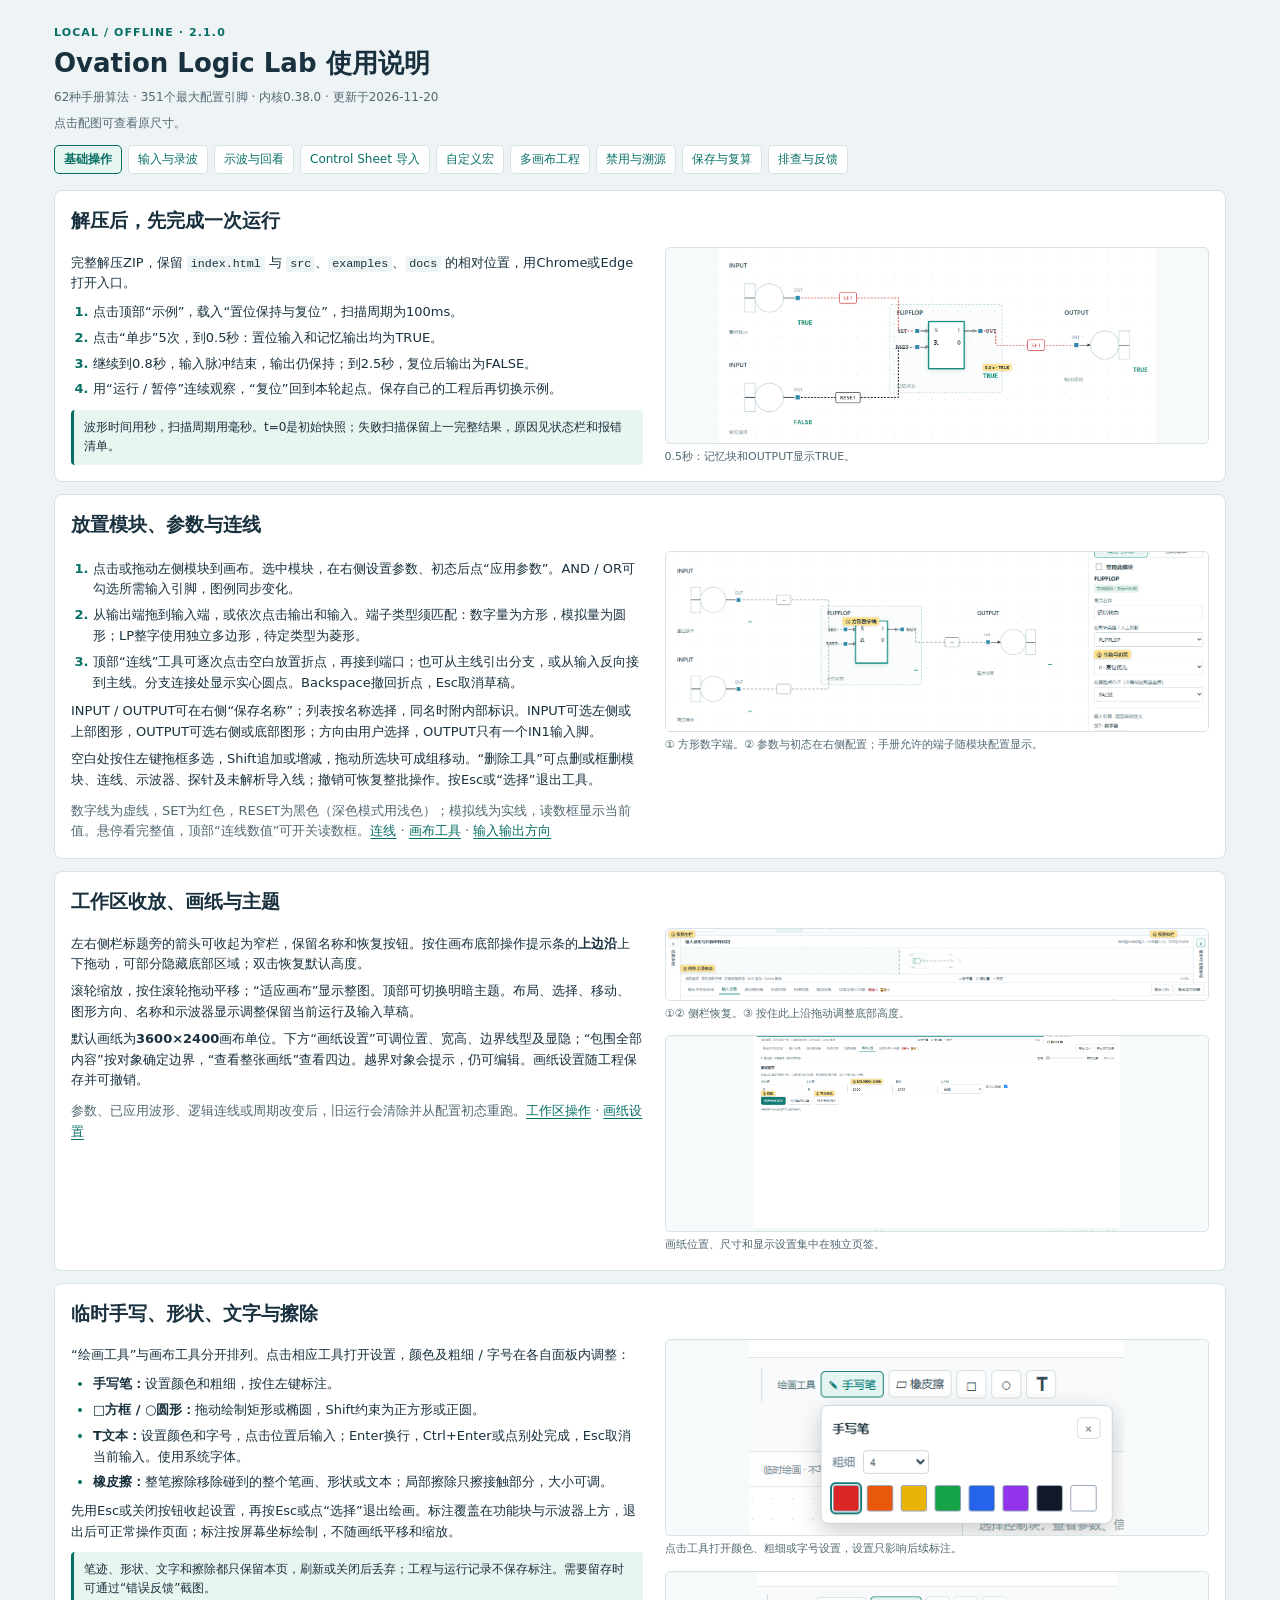
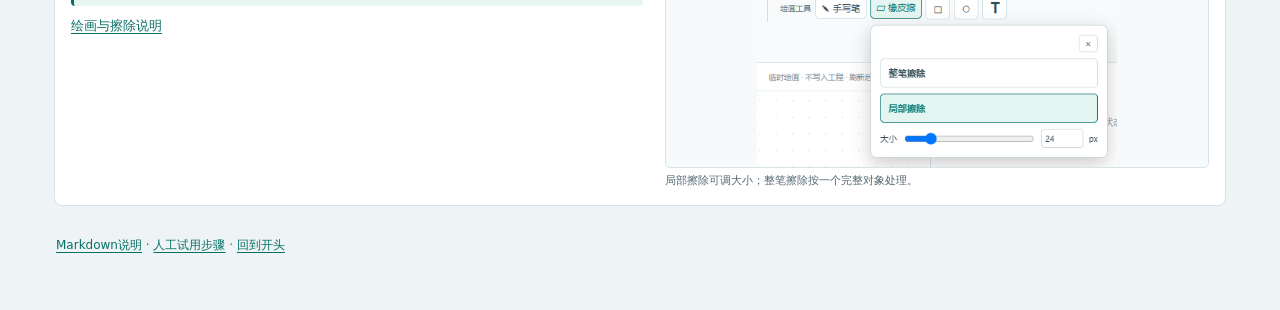
==== commit 0153903b: "Release Ovation Logic Lab 2.1.0 Publish the sanitized offline edition with custom macros, waveform c" ====
--- a/guide.html
+++ b/guide.html
@@ -1,5 +1,5 @@
 <!doctype html>
-<html lang="zh-CN"><head><meta charset="utf-8"><meta name="viewport" content="width=device-width,initial-scale=1"><meta name="application-version" content="2.0.0"><title>使用说明 · Ovation Logic Lab</title><script>(()=>{const t=new URLSearchParams(location.search).get('theme');if(t==='light'||t==='dark')document.documentElement.dataset.theme=t;})();</script><style>
+<html lang="zh-CN"><head><meta charset="utf-8"><meta name="viewport" content="width=device-width,initial-scale=1"><meta name="application-version" content="2.1.0"><title>使用说明 · Ovation Logic Lab</title><script>(()=>{const t=new URLSearchParams(location.search).get('theme');if(t==='light'||t==='dark')document.documentElement.dataset.theme=t;})();</script><style>
 :root{color-scheme:light;--bg:#eef3f5;--surface:#fff;--ink:#19313e;--muted:#526872;--line:#d7e3e7;--accent:#086f65;--soft:#e9f5f0;--code:#eef3f6}
 *{box-sizing:border-box}body{margin:0;background:var(--bg);color:var(--ink);font:14px/1.6 system-ui,"Microsoft YaHei",sans-serif}.page{max-width:1220px;margin:auto;padding:24px 24px 36px}header{margin-bottom:16px}.eyebrow{color:var(--accent);font-size:11px;font-weight:700;letter-spacing:.1em}h1{font-size:26px;line-height:1.3;margin:5px 0 8px}h2{font-size:19px;line-height:1.45;margin:0 0 12px}h3{font-size:15px;margin:0 0 7px}p{margin:6px 0}a{color:var(--accent);text-underline-offset:3px}nav{display:flex;flex-wrap:wrap;gap:6px;margin-top:12px}nav a{padding:4px 9px;border:1px solid var(--line);border-radius:5px;background:var(--surface);text-decoration:none;font-size:12px}a:hover{text-decoration:underline}a:focus-visible{outline:2px solid var(--accent);outline-offset:3px}section{background:var(--surface);border:1px solid var(--line);border-radius:8px;margin:12px 0;padding:16px;scroll-margin-top:12px}code{background:var(--code);padding:1px 4px;border-radius:3px;font-size:.9em;overflow-wrap:anywhere}.meta,.muted{color:var(--muted)}.meta{font-size:12px}.callout{padding:8px 10px;background:var(--soft);border-left:3px solid var(--accent);border-radius:4px;font-size:12px;margin-top:9px}.steps{padding-left:22px;margin:7px 0}.steps li{padding:1px 0;margin:3px 0}.steps li::marker{color:var(--accent);font-weight:700}.chapter-grid{display:grid;grid-template-columns:minmax(280px,.85fr) minmax(360px,1.15fr);gap:20px;align-items:start}.topics{display:grid;grid-template-columns:1fr 1fr;gap:20px}.guide-topic{min-width:0}.guide-topic p{font-size:13px}.guide-topic .demo{margin-top:10px}.demo-stack{display:grid;gap:10px;min-width:0}.demo{min-width:0;margin:0}.demo a{display:block;background:#f7fafb;border:1px solid var(--line);border-radius:5px;overflow:hidden}.demo img{display:block;width:100%;height:auto;max-height:260px;object-fit:contain}.demo figcaption{margin-top:5px;color:var(--muted);font-size:11px;line-height:1.5}.chapter-note{margin:10px 0 0;font-size:12px;color:var(--muted)}.table-scroll{max-width:100%;overflow:auto}table{width:100%;border-collapse:collapse;font-size:12px}th,td{text-align:left;padding:6px 8px;border-bottom:1px solid var(--line);vertical-align:top}th{color:var(--accent);background:var(--soft)}td:first-child{width:30%;font-weight:600}footer{padding:12px 2px;color:var(--muted);font-size:12px}
 :root[data-theme="dark"]{color-scheme:dark;--bg:#101a21;--surface:#192730;--ink:#e6eff2;--muted:#b4c7cf;--line:#38505b;--accent:#83dcc4;--soft:#203b38;--code:#263b46}
@@ -8,26 +8,130 @@
 @media(max-width:620px){body{font-size:13px}.page{padding:14px 10px 24px}h1{font-size:23px}h2{font-size:17px}.topics{grid-template-columns:1fr;gap:16px}.guide-topic+.guide-topic{padding-top:13px;border-top:1px solid var(--line)}nav a{font-size:11px;padding:4px 7px}.demo img{max-height:230px}section{padding:12px}td,th{padding:5px}}
 
 section .steps{font-size:13px}.chapter-grid{grid-template-columns:minmax(330px,1.05fr) minmax(320px,1fr);gap:22px}.chapter-copy{min-width:0}.chapter-copy h3{margin-top:12px}.chapter-copy p{font-size:13px}.demo img{max-height:245px}.demo-stack .demo img{max-height:195px}.demo-stack{gap:13px}.section-links{font-size:12px}.version-note{font-size:12px;color:var(--muted)}@media(max-width:900px){.chapter-grid{grid-template-columns:1fr;gap:13px}.demo img{max-height:260px}.demo-stack{grid-template-columns:repeat(2,minmax(0,1fr));align-items:start}.demo-stack .demo img{max-height:225px}}@media(max-width:620px){.demo-stack{grid-template-columns:1fr}.demo-stack .demo img{max-height:230px}.chapter-copy p,section .steps{font-size:13px}}
-</style></head><body><main class="page"><header><div class="eyebrow">LOCAL / OFFLINE · 2.0.0</div><h1>Ovation Logic Lab 使用说明</h1><p class="meta">62种手册算法 · 351个最大配置引脚 · 内核0.35.0 · 更新于2026-11-17</p><p>按当前界面从搭图、设置输入到观察与验证结果。此页独立打开，关闭说明标签即可回到原工程。</p><p class="version-note">每节配本版离线实机操作图，点击图片查看大图；详细规则和示例随解压包提供。</p><nav aria-label="说明目录"><a href="#start">快速上手</a><a href="#edit">搭图与接线</a><a href="#inputs">输入波形</a><a href="#layout">工作区与画纸</a><a href="#observe">示波与历史</a><a href="#debug">禁用与强制</a><a href="#drawing">临时标注</a><a href="#import">导入与排错</a><a href="#records">保存与复算</a><a href="#feedback">错误反馈</a><a href="#limits">范围与常见问题</a><a href="#compare">参考对照</a><a href="#engineering">多画布工程</a></nav></header>
-<section id="start"><h2>1. 解压后，先完成一次运行</h2><div class="chapter-grid"><div class="chapter-copy"><p>完整解压ZIP，保留 <code>index.html</code> 与 <code>src</code>、<code>examples</code>、<code>docs</code> 的相对位置，用Chrome或Edge打开入口。断网可用，无需安装运行环境。</p><ol class="steps"><li>点击顶部“示例”，载入“置位保持与复位”，扫描周期为100ms。</li><li>点击“单步”5次，到0.5秒：置位输入和记忆输出均为TRUE。</li><li>继续到0.8秒，输入脉冲结束，输出仍保持；到2.5秒，复位后输出为FALSE。</li><li>用“运行 / 暂停”连续观察，“复位”回到本轮起点。保存自己的工程后再切换示例。</li></ol><div class="callout">波形时间用秒，扫描周期用毫秒。t=0是初始快照；失败扫描保留上一完整结果，原因见状态栏和报错清单。</div></div><div class="demo-stack single-demo"><figure class="demo"><a href="docs/images/guide/0.67.1/01-first-run.png" target="_blank" rel="noopener" title="查看原尺寸演示图"><img src="docs/images/guide/0.67.1/01-first-run.png" alt="单步至0.5秒的置位保持示例" width="1318" height="587" loading="lazy"></a><figcaption>0.5秒：记忆块和OUTPUT显示TRUE，输入输出图形与本版界面一致。</figcaption></figure></div></div></section>
+nav a[aria-selected="true"]{background:var(--soft);border-color:var(--accent);font-weight:700}
+[data-guide-panel]:focus-visible{outline:none}
+[data-guide-panel]:focus-visible>section:first-child{border-color:var(--accent)}
+</style></head><body><main class="page"><header><div class="eyebrow">LOCAL / OFFLINE · 2.1.0</div><h1>Ovation Logic Lab 使用说明</h1><p class="meta">62种手册算法 · 351个最大配置引脚 · 内核0.38.0 · 更新于2026-11-20</p><p class="version-note">点击配图可查看原尺寸。</p><nav id="guide-tabs" aria-label="使用指南"><a id="tab-basics" href="#guide-basics">基础操作</a><a id="tab-inputs" href="#guide-inputs">输入与录波</a><a id="tab-observe" href="#guide-observe">示波与回看</a><a id="tab-import" href="#guide-import">Control Sheet 导入</a><a id="tab-macro" href="#guide-macro">自定义宏</a><a id="tab-engineering" href="#guide-engineering">多画布工程</a><a id="tab-debug" href="#guide-debug">禁用与溯源</a><a id="tab-records" href="#guide-records">保存与复算</a><a id="tab-support" href="#guide-support">排查与反馈</a></nav></header>
+<div id="guide-basics" data-guide-panel>
+<section id="start"><h2>解压后，先完成一次运行</h2><div class="chapter-grid"><div class="chapter-copy"><p>完整解压ZIP，保留 <code>index.html</code> 与 <code>src</code>、<code>examples</code>、<code>docs</code> 的相对位置，用Chrome或Edge打开入口。</p><ol class="steps"><li>点击顶部“示例”，载入“置位保持与复位”，扫描周期为100ms。</li><li>点击“单步”5次，到0.5秒：置位输入和记忆输出均为TRUE。</li><li>继续到0.8秒，输入脉冲结束，输出仍保持；到2.5秒，复位后输出为FALSE。</li><li>用“运行 / 暂停”连续观察，“复位”回到本轮起点。保存自己的工程后再切换示例。</li></ol><div class="callout">波形时间用秒，扫描周期用毫秒。t=0是初始快照；失败扫描保留上一完整结果，原因见状态栏和报错清单。</div></div><div class="demo-stack single-demo"><figure class="demo"><a href="docs/images/guide/0.67.1/01-first-run.png" target="_blank" rel="noopener" title="查看原尺寸演示图"><img src="docs/images/guide/0.67.1/01-first-run.png" alt="单步至0.5秒的置位保持示例" width="1318" height="587" loading="lazy"></a><figcaption>0.5秒：记忆块和OUTPUT显示TRUE。</figcaption></figure></div></div></section>
+<section id="edit"><h2>放置模块、参数与连线</h2><div class="chapter-grid"><div class="chapter-copy"><ol class="steps"><li>点击或拖动左侧模块到画布。选中模块，在右侧设置参数、初态后点“应用参数”。AND / OR可勾选所需输入引脚，图例同步变化。</li><li>从输出端拖到输入端，或依次点击输出和输入。端子类型须匹配：数字量为方形，模拟量为圆形；LP整字使用独立多边形，待定类型为菱形。</li><li>顶部“连线”工具可逐次点击空白放置折点，再接到端口；也可从主线引出分支，或从输入反向接到主线。分支连接处显示实心圆点。Backspace撤回折点，Esc取消草稿。</li></ol><p>INPUT / OUTPUT可在右侧“保存名称”；列表按名称选择，同名时附内部标识。INPUT可选左侧或上部图形，OUTPUT可选右侧或底部图形；方向由用户选择，OUTPUT只有一个IN1输入脚。</p><p>空白处按住左键拖框多选，Shift追加或增减，拖动所选块可成组移动。“删除工具”可点删或框删模块、连线、示波器、探针及未解析导入线；撤销可恢复整批操作。按Esc或“选择”退出工具。</p><p class="chapter-note">数字线为虚线，SET为红色，RESET为黑色（深色模式用浅色）；模拟线为实线，读数框显示当前值。悬停看完整值，顶部“连线数值”可开关读数框。<a href="docs/reference/manual-wire-tool.md">连线</a> · <a href="docs/reference/canvas-tools.md">画布工具</a> · <a href="docs/reference/io-orientation.md">输入输出方向</a></p></div><div class="demo-stack single-demo"><figure class="demo"><a href="docs/images/guide/0.67.1/02-wiring.png" target="_blank" rel="noopener" title="查看原尺寸演示图"><img src="docs/images/guide/0.67.1/02-wiring.png" alt="数字输入端、参数与初态设置" width="1322" height="437" loading="lazy"></a><figcaption>① 方形数字端。② 参数与初态在右侧配置；手册允许的端子随模块配置显示。</figcaption></figure></div></div></section>
+<section id="layout"><h2>工作区收放、画纸与主题</h2><div class="chapter-grid"><div class="chapter-copy"><p>左右侧栏标题旁的箭头可收起为窄栏，保留名称和恢复按钮。按住画布底部操作提示条的<strong>上边沿</strong>上下拖动，可部分隐藏底部区域；双击恢复默认高度。</p><p>滚轮缩放，按住滚轮拖动平移；“适应画布”显示整图。顶部可切换明暗主题。布局、选择、移动、图形方向、名称和示波器显示调整保留当前运行及输入草稿。</p><p>默认画纸为<strong>3600×2400</strong>画布单位。下方“画纸设置”可调位置、宽高、边界线型及显隐；“包围全部内容”按对象确定边界，“查看整张画纸”查看四边。越界对象会提示，仍可编辑。画纸设置随工程保存并可撤销。</p><p class="chapter-note">参数、已应用波形、逻辑连线或周期改变后，旧运行会清除并从配置初态重跑。<a href="docs/reference/workspace-panels.md">工作区操作</a> · <a href="docs/reference/paper-and-wave-grid.md">画纸设置</a></p></div><div class="demo-stack"><figure class="demo"><a href="docs/images/guide/0.67.1/04-workspace.png" target="_blank" rel="noopener" title="查看原尺寸演示图"><img src="docs/images/guide/0.67.1/04-workspace.png" alt="左右侧栏恢复按钮及底部拖动上沿" width="1600" height="210" loading="lazy"></a><figcaption>①② 侧栏恢复。③ 按住此上沿拖动调整底部高度。</figcaption></figure><figure class="demo"><a href="docs/images/guide/0.67.1/10-paper-settings.png" target="_blank" rel="noopener" title="查看原尺寸演示图"><img src="docs/images/guide/0.67.1/10-paper-settings.png" alt="默认3600乘2400画纸设置" width="1403" height="747" loading="lazy"></a><figcaption>画纸位置、尺寸和显示设置集中在独立页签。</figcaption></figure></div></div></section>
+<section id="drawing"><h2>临时手写、形状、文字与擦除</h2><div class="chapter-grid"><div class="chapter-copy"><p>“绘画工具”与画布工具分开排列。点击相应工具打开设置，颜色及粗细 / 字号在各自面板内调整：</p><ul class="steps"><li><strong>手写笔：</strong>设置颜色和粗细，按住左键标注。</li><li><strong>□方框 / ○圆形：</strong>拖动绘制矩形或椭圆，Shift约束为正方形或正圆。</li><li><strong>T文本：</strong>设置颜色和字号，点击位置后输入；Enter换行，Ctrl+Enter或点别处完成，Esc取消当前输入。使用系统字体。</li><li><strong>橡皮擦：</strong>整笔擦除移除碰到的整个笔画、形状或文本；局部擦除只擦接触部分，大小可调。</li></ul><p>先用Esc或关闭按钮收起设置，再按Esc或点“选择”退出绘画。标注覆盖在功能块与示波器上方，退出后可正常操作页面；标注按屏幕坐标绘制，不随画纸平移和缩放。</p><div class="callout">笔迹、形状、文字和擦除都只保留本页，刷新或关闭后丢弃；工程与运行记录不保存标注。需要留存时可通过“错误反馈”截图。</div><p class="chapter-note"><a href="docs/reference/temporary-drawing-tools.md">绘画与擦除说明</a></p></div><div class="demo-stack"><figure class="demo"><a href="docs/images/guide/0.67.1/15-drawing-tools.png" target="_blank" rel="noopener" title="查看原尺寸演示图"><img src="docs/images/guide/0.67.1/15-drawing-tools.png" alt="手写笔及同排形状文字工具的设置" width="398" height="207" loading="lazy"></a><figcaption>点击工具打开颜色、粗细或字号设置，设置只影响后续标注。</figcaption></figure><figure class="demo"><a href="docs/images/guide/0.67.1/15b-eraser.png" target="_blank" rel="noopener" title="查看原尺寸演示图"><img src="docs/images/guide/0.67.1/15b-eraser.png" alt="整笔和局部擦除及局部大小设置" width="470" height="255" loading="lazy"></a><figcaption>局部擦除可调大小；整笔擦除按一个完整对象处理。</figcaption></figure></div></div></section>
+</div>
 
-<p class="version-note">新增STEAMFLOW、SPTOSA、SATOSP、ANTILOG；打开examples/simple-conversions.json体验，<a href="docs/reference/simple-conversions.md">查看支持范围</a>。</p><section id="edit"><h2>2. 放置模块、参数与连线</h2><div class="chapter-grid"><div class="chapter-copy"><ol class="steps"><li>点击或拖动左侧模块到画布。选中模块，在右侧设置参数、初态后点“应用参数”。AND / OR可勾选所需输入引脚，图例同步变化。</li><li>从输出端拖到输入端，或依次点击输出和输入。端子类型须匹配：数字量为方形，模拟量为圆形；LP整字使用独立多边形，待定类型为菱形。</li><li>顶部“连线”工具可逐次点击空白放置折点，再接到端口；也可从主线引出分支，或从输入反向接到主线。分支连接处显示实心圆点。Backspace撤回折点，Esc取消草稿。</li></ol><p>INPUT / OUTPUT可在右侧“保存名称”；列表按名称选择，同名时附内部标识。INPUT可选左侧或上部图形，OUTPUT可选右侧或底部图形；方向由用户选择，OUTPUT只有一个IN1输入脚。</p><p>空白处按住左键拖框多选，Shift追加或增减，拖动所选块可成组移动。“删除工具”可点删或框删模块、连线、示波器、探针及未解析导入线；撤销可恢复整批操作。按Esc或“选择”退出工具。</p><p class="chapter-note">数字线为虚线，SET为红色，RESET为黑色（深色模式用浅色）；模拟线为实线，读数框显示当前值。悬停看完整值，顶部“连线数值”可开关读数框。<a href="docs/reference/manual-wire-tool.md">连线</a> · <a href="docs/reference/canvas-tools.md">画布工具</a> · <a href="docs/reference/io-orientation.md">输入输出方向</a></p></div><div class="demo-stack single-demo"><figure class="demo"><a href="docs/images/guide/0.67.1/02-wiring.png" target="_blank" rel="noopener" title="查看原尺寸演示图"><img src="docs/images/guide/0.67.1/02-wiring.png" alt="数字输入端、参数与初态设置" width="1322" height="437" loading="lazy"></a><figcaption>① 方形数字端。② 参数与初态在右侧配置；手册允许的端子随模块配置显示。</figcaption></figure></div></div></section>
+<div id="guide-inputs" data-guide-panel>
+<section id="inputs"><h2>设置INPUT波形与Excel导入</h2><div class="chapter-grid"><div class="chapter-copy"><p>选中INPUT，在右侧设置名称和信号类型；下方切到“输入设置”，按模块名称选择输入源。类型受已连接端子约束，数字量只提供TRUE / FALSE操作。</p><ol class="steps"><li>选择常量、阶跃或分段保持；模拟量另支持斜坡、分段线性。可先点模式或“填入示例”生成草稿。</li><li>修改时刻和值。分段节点从左向右排列，满行后换行；右侧预览输入波形，圆点表示当前扫描周期的采样。</li><li>检查“预览至”时间和波形，点“应用参数”后才参与仿真。切换输入源保留草稿；“恢复已应用设置”可取消草稿。</li></ol><p><strong>Excel：</strong>相邻的“导入 Excel / 下载模板”支持两列.xlsx，第一列时间（秒），第二列值。导入后先成为草稿，多工作表需选择；先看预览，再应用。公式、缺值、重复时刻等会提示错误并保留原设置。</p><div class="callout">例如0.35秒阶跃、100ms扫描：预览在0.35秒变化，扫描到0.4秒才采到新值。未应用草稿不写入工程，运行前会提示先应用或恢复。</div><p><strong>信号质量：</strong>独立模拟量或数字量 INPUT 可在信号值下方展开“信号质量”，按常量、阶跃或分段保持设定 GOOD、FAIR、POOR、BAD，再点“应用参数”。运行或回看时，在块值和右侧属性查看质量。<a href="docs/reference/signal-quality.md">质量规则</a></p><p class="chapter-note"><a href="docs/reference/input-wave-editor.md">输入编辑</a> · <a href="docs/reference/excel-input-waveforms.md">Excel格式</a> · 包内示例 <code>examples/input-waveform-trial.json</code></p></div><div class="demo-stack single-demo"><figure class="demo"><a href="docs/images/guide/0.67.1/03-input-wave.png" target="_blank" rel="noopener" title="查看原尺寸演示图"><img src="docs/images/guide/0.67.1/03-input-wave.png" alt="Excel入口、阶跃时刻与波形采样预览" width="1391" height="428" loading="lazy"></a><figcaption>① Excel与模板。② 修改变化时刻。③ 预览规律与实际扫描点。</figcaption></figure></div></div></section>
+<section id="wave-recorder"><h2>录波回放</h2><div class="chapter-grid"><div class="chapter-copy"><ol class="steps"><li>从左侧“信号”组添加 WAVE_RECORDER，把要录的信号连到 IN1，OUT 实时直通。</li><li>运行或单步后，在模块属性点“保存为新预设”。回看时只录到选中的拍。预设保留信号类型和原采样周期，随工程保存。</li><li>暂停后选择预设，点“断开输入并回放”，再运行。OUT 从仿真零点回放，首拍前使用首值，结束后保持末值。需要重新采集时点“切回采集”再连线。</li></ol></div><div class="demo-stack single-demo"><figure class="demo"><a href="docs/images/guide/2.1.0/wave-recorder.png" target="_blank" rel="noopener" title="查看原尺寸演示图"><img src="docs/images/guide/2.1.0/wave-recorder.png" alt="录波模块的采集状态、预设与回放按钮" width="1280" height="330" loading="lazy"></a><figcaption>① 保存新预设。② 核对信号类型和录制拍数。③ 断开输入并回放。</figcaption></figure></div></div></section>
+</div>
 
-<section id="inputs"><h2>3. 设置INPUT波形与Excel导入</h2><div class="chapter-grid"><div class="chapter-copy"><p>选中INPUT，在右侧设置名称和信号类型；下方切到“输入设置”，按模块名称选择输入源。类型受已连接端子约束，数字量只提供TRUE / FALSE操作。</p><ol class="steps"><li>选择常量、阶跃或分段保持；模拟量另支持斜坡、分段线性。可先点模式或“填入示例”生成草稿。</li><li>修改时刻和值。分段节点从左向右排列，满行后换行；右侧预览输入波形，圆点表示当前扫描周期的采样。</li><li>检查“预览至”时间和波形，点“应用参数”后才参与仿真。切换输入源保留草稿；“恢复已应用设置”可取消草稿。</li></ol><p><strong>Excel：</strong>相邻的“导入 Excel / 下载模板”支持两列.xlsx，第一列时间（秒），第二列值。导入后先成为草稿，多工作表需选择；先看预览，再应用。公式、缺值、重复时刻等会提示错误并保留原设置。</p><div class="callout">例如0.35秒阶跃、100ms扫描：预览在0.35秒变化，扫描到0.4秒才采到新值。未应用草稿不写入工程，运行前会提示先应用或恢复。</div><p class="chapter-note"><a href="docs/reference/input-wave-editor.md">输入编辑</a> · <a href="docs/reference/excel-input-waveforms.md">Excel格式</a> · 包内示例 <code>examples/input-waveform-trial.json</code></p></div><div class="demo-stack single-demo"><figure class="demo"><a href="docs/images/guide/0.67.1/03-input-wave.png" target="_blank" rel="noopener" title="查看原尺寸演示图"><img src="docs/images/guide/0.67.1/03-input-wave.png" alt="Excel入口、阶跃时刻与波形采样预览" width="1391" height="428" loading="lazy"></a><figcaption>① Excel与模板。② 修改变化时刻。③ 预览规律与实际扫描点。</figcaption></figure></div></div></section>
+<div id="guide-observe" data-guide-panel>
+<section id="observe"><h2>四路示波器、历史游标与底部总览</h2><div class="chapter-grid"><div class="chapter-copy"><ol class="steps"><li>添加一个或多个示波器，拖标题移动、拖右下角改大小。左侧CH1～CH4分别对应四路输入，拖线或点选端口接入；“接入探针”使用第一个空闲端口，接到已有信号的端口可替换该路。内部状态在右侧属性中选探针后接入。标题右侧“−”收起为小示波器图标，点击图标展开，收起后继续采样并保留四个端口。</li><li>四色卡片分别显示信号名和值。自动模拟量共用范围，便于比较幅值；“量程”可逐路设固定上下限。点击信号卡片，切换左侧纵轴。</li><li>先运行或单步，再点“游标”。点击或拖动图中虚线，四路读数同步到最近的真实扫描；时间栏显示实际秒数和扫描号。左右键逐拍，Home / End到窗口首尾，再点按钮或Esc关闭。</li></ol><p><strong>FIFO时间窗：</strong>横轴固定为0～窗口长度，先从左向右填充，满窗后整体左移并加入新数据。时间栏另列实际时间范围；选择信号不改变横轴刻度，滚出窗口的数据仍保留在完整记录里。</p><p><strong>底部“输出点状态总览”：</strong>点击“输出点”展开按名称勾选OUTPUT，可选一个或多个；其时间窗、彩色读数方式和游标操作与示波器一致，选择数量不限4路。“逐扫描 / 对照信号”独立选择记录表及参考对照通道。</p><p class="chapter-note">局部游标不改变仿真或全局历史位置；全局“回看”滑块则让画布和图表一起回看。模拟读数显示6位有效数字，悬停看完整值。旧示波器配置超过4路时保留引用、明确只显示前4路，可在信号列表取消旧路后切换。<a href="docs/reference/oscilloscope-charts.md">详细规则</a> · 示例 <code>examples/oscilloscope-four-channels.json</code></p></div><div class="demo-stack"><figure class="demo"><a href="docs/images/guide/0.67.1/11-scope-four-channels.png" target="_blank" rel="noopener" title="查看原尺寸演示图"><img src="docs/images/guide/0.67.1/11-scope-four-channels.png" alt="四色示波曲线、独立读数与历史游标" width="596" height="431" loading="lazy"></a><figcaption>点“游标”后拖动虚线，所有卡片读取同一拍；各路固定量程可分别设置。</figcaption></figure><figure class="demo"><a href="docs/images/guide/0.67.1/12-output-overview.png" target="_blank" rel="noopener" title="查看原尺寸演示图"><img src="docs/images/guide/0.67.1/12-output-overview.png" alt="底部输出选择、固定时间窗与游标" width="1569" height="672" loading="lazy"></a><figcaption>① 选择OUTPUT。② 固定时间窗。③ 历史游标；FIFO只滚动显示，不删除记录。</figcaption></figure></div></div></section>
+</div>
 
-<section id="layout"><h2>4. 工作区收放、画纸与主题</h2><div class="chapter-grid"><div class="chapter-copy"><p>左右侧栏标题旁的箭头可收起为窄栏，保留名称和恢复按钮。按住画布底部操作提示条的<strong>上边沿</strong>上下拖动，可部分隐藏底部区域；双击恢复默认高度。</p><p>滚轮缩放，按住滚轮拖动平移；“适应画布”显示整图。顶部可切换明暗主题。布局、选择、移动、图形方向、名称和示波器显示调整保留当前运行及输入草稿。</p><p>默认画纸为<strong>3600×2400</strong>画布单位。下方“画纸设置”可调位置、宽高、边界线型及显隐；“包围全部内容”按对象确定边界，“查看整张画纸”查看四边。越界对象会提示，仍可编辑。画纸设置随工程保存并可撤销。</p><p class="chapter-note">参数、已应用波形、逻辑连线或周期改变后，旧运行会清除并从配置初态重跑。<a href="docs/reference/workspace-panels.md">工作区操作</a> · <a href="docs/reference/paper-and-wave-grid.md">画纸设置</a></p></div><div class="demo-stack"><figure class="demo"><a href="docs/images/guide/0.67.1/04-workspace.png" target="_blank" rel="noopener" title="查看原尺寸演示图"><img src="docs/images/guide/0.67.1/04-workspace.png" alt="左右侧栏恢复按钮及底部拖动上沿" width="1600" height="210" loading="lazy"></a><figcaption>①② 侧栏恢复。③ 按住此上沿拖动调整底部高度。</figcaption></figure><figure class="demo"><a href="docs/images/guide/0.67.1/10-paper-settings.png" target="_blank" rel="noopener" title="查看原尺寸演示图"><img src="docs/images/guide/0.67.1/10-paper-settings.png" alt="默认3600乘2400画纸设置" width="1403" height="747" loading="lazy"></a><figcaption>画纸位置、尺寸和显示设置集中在独立页签。</figcaption></figure></div></div></section>
+<div id="guide-import" data-guide-panel>
+<section id="import"><h2>导入Control Sheet、检查与修复</h2><div class="chapter-grid"><div class="chapter-copy"><ol class="steps"><li>在画布文件区选择“导入当前画布”或“导入新画布”，再点击“导入 Control Sheet”，可同时选择SVG及相关MCR、TFT、XML等资料；存在多个主图时选定一张。当前画布模式替换选中页，新画布模式保留原页并新增一页。</li><li>程序恢复已识别模块、端子和连线，端口自动映射；同源连接共用主线并显示分叉圆点，连线用横竖折线。图纸属性显示在画纸右下角。</li><li>进入“检查与导入问题”，点击定位或“查看原SVG”对照。报错会阻止执行，警告只提醒；导入资料与历史快照默认折叠，保留原始来源和人工决定。</li><li>按报错补足信号类型、输入波形、参数和初态。新导入可采用已核实的手册默认参数，右侧可查看依据；明确给出的无效值、未知字段和缺失工况仍需处理。</li><li>在“扫描设置”明确周期、执行顺序和核对依据，再单步检查。画布位置不代表扫描顺序，反馈读回需要明确初值。</li></ol><p>从主图导入的旧宏引用会保留外框与引脚。如需导入宏的内部逻辑并运行，可使用<a href="#custom-macro">自定义宏</a>的专用入口。</p><p>未解析导入线可选中后在右侧删除，或按Delete；原SVG和处理记录保留。</p><p class="chapter-note"><a href="docs/reference/automatic-port-mapping-and-routing.md">自动连线</a> · <a href="docs/reference/shared-signal-trunks-and-title-block.md">共享主线和图框</a> · <a href="docs/reference/manual-parameter-defaults.md">默认参数</a> · <a href="docs/reference/scan-execution-model.md">扫描设置</a></p></div><div class="demo-stack"><figure class="demo"><a href="docs/images/guide/2.1.0/control-sheet-import.png" target="_blank" rel="noopener" title="查看原尺寸演示图"><img src="docs/images/guide/2.1.0/control-sheet-import.png" alt="画布文件区的 Control Sheet 按钮和导入目标" width="598" height="66" loading="lazy"></a><figcaption>① 导入按钮。② 在打开文件前选定当前画布或新画布。</figcaption></figure><figure class="demo"><a href="docs/images/guide/0.67.1/06-import-review.png" target="_blank" rel="noopener" title="查看原尺寸演示图"><img src="docs/images/guide/0.67.1/06-import-review.png" alt="原始SVG与可编辑组态并排对照" width="1122" height="236" loading="lazy"></a><figcaption>① 原始SVG。② 可编辑组态；对照原图后，按当前报错补足工况与执行前提。</figcaption></figure></div></div></section>
+</div>
 
-<section id="observe"><h2>5. 四路示波器、历史游标与底部总览</h2><div class="chapter-grid"><div class="chapter-copy"><ol class="steps"><li>添加一个或多个示波器，拖标题移动、拖右下角改大小。左侧CH1～CH4分别对应四路输入，拖线或点选端口接入；“接入探针”使用第一个空闲端口，接到已有信号的端口可替换该路。内部状态在右侧属性中选探针后接入。标题右侧“−”收起为小示波器图标，点击图标展开，收起后继续采样并保留四个端口。</li><li>四色卡片分别显示信号名和值。自动模拟量共用范围，便于比较幅值；“量程”可逐路设固定上下限。点击信号卡片，切换左侧纵轴。</li><li>先运行或单步，再点“游标”。点击或拖动图中虚线，四路读数同步到最近的真实扫描；时间栏显示实际秒数和扫描号。左右键逐拍，Home / End到窗口首尾，再点按钮或Esc关闭。</li></ol><p><strong>FIFO时间窗：</strong>横轴固定为0～窗口长度，先从左向右填充，满窗后整体左移并加入新数据。时间栏另列实际时间范围；选择信号不改变横轴刻度，滚出窗口的数据仍保留在完整记录里。</p><p><strong>底部“输出点状态总览”：</strong>点击“输出点”展开按名称勾选OUTPUT，可选一个或多个；其时间窗、彩色读数方式和游标操作与示波器一致，选择数量不限4路。“逐扫描 / 对照信号”独立选择记录表及参考对照通道。</p><p class="chapter-note">局部游标不改变仿真或全局历史位置；全局“回看”滑块则让画布和图表一起回看。模拟读数显示6位有效数字，悬停看完整值。旧示波器配置超过4路时保留引用、明确只显示前4路，可在信号列表取消旧路后切换。<a href="docs/reference/oscilloscope-charts.md">详细规则</a> · 示例 <code>examples/oscilloscope-four-channels.json</code></p></div><div class="demo-stack"><figure class="demo"><a href="docs/images/guide/0.67.1/11-scope-four-channels.png" target="_blank" rel="noopener" title="查看原尺寸演示图"><img src="docs/images/guide/0.67.1/11-scope-four-channels.png" alt="四色示波曲线、独立读数与历史游标" width="596" height="431" loading="lazy"></a><figcaption>点“游标”后拖动虚线，所有卡片读取同一拍；各路固定量程可分别设置。</figcaption></figure><figure class="demo"><a href="docs/images/guide/0.67.1/12-output-overview.png" target="_blank" rel="noopener" title="查看原尺寸演示图"><img src="docs/images/guide/0.67.1/12-output-overview.png" alt="底部输出选择、固定时间窗与游标" width="1569" height="672" loading="lazy"></a><figcaption>① 选择OUTPUT。② 固定时间窗。③ 历史游标；FIFO只滚动显示，不删除记录。</figcaption></figure></div></div></section>
+<div id="guide-macro" data-guide-panel>
+<section id="custom-macro"><h2>导入、编辑和查看自定义宏</h2><div class="chapter-grid"><div class="chapter-copy"><ol class="steps">
+<li>在控制块库搜索“自定义宏”，添加并选中它，在右侧点“导入宏 SVG”。可随一份 SVG 一起选择同名 MCR、TFT。</li>
+<li>程序从内部命名 INPUT、OUTPUT 生成宏引脚。按类型在父画布接线；类型待明确时，进入内部画布核对对应端口。</li>
+<li>双击宏块或点“打开宏画布”，可编辑内部连线、参数和初态，添加示波器并查看逐扫描信号。点“返回父画布”回到调用处。</li>
+<li>宏使用父工程的扫描周期，每个实例有独立状态。保存工程会一并保存内部画布。</li>
+</ol><div class="callout">待确认的连线或参数可在宏画布的“检查与导入问题”中处理。若替换 SVG 会改变已接线的端口，先断开受影响的连线。</div></div><div class="demo-stack"><figure class="demo"><a href="docs/images/guide/2.1.0/custom-macro-import.png" target="_blank" rel="noopener" title="查看原尺寸演示图"><img src="docs/images/guide/2.1.0/custom-macro-import.png" alt="自定义宏的外部引脚以及右侧的宏导入和打开按钮" width="1257" height="366" loading="lazy"></a><figcaption>① 为选中的宏导入或替换 SVG。② 打开宏画布。</figcaption></figure><figure class="demo"><a href="docs/images/guide/2.1.0/custom-macro-canvas.png" target="_blank" rel="noopener" title="查看原尺寸演示图"><img src="docs/images/guide/2.1.0/custom-macro-canvas.png" alt="宏画布中的输入、反相块、输出及右侧信号状态" width="1390" height="602" loading="lazy"></a><figcaption>① 返回父画布。② 在内部连线上查看信号。③ 右侧查看当前选中块的输出和内部状态。</figcaption></figure></div></div></section>
+</div>
 
-<section id="debug"><h2>6. 禁用、溯源恢复与临时强制</h2><div class="chapter-grid"><div class="chapter-copy"><h3>只运行相关逻辑</h3><p>右侧“禁用此模块”或画布“禁用 / 恢复”工具可点选屏蔽或恢复模块。禁用块变灰、连线保留；依赖它的下游自动“依赖暂停”，独立支路继续运行，不会用0 / FALSE替代缺失信号。</p><ol class="steps"><li>在旁边选“单页溯源”或“跨页溯源”再点击工具：单页仅禁用本页，跨页禁用全部画布。只有一张画布时跨页选项灰色。</li><li>逐个点击需要的OUTPUT观察点或其IN1端子，累加恢复全部上游及相关依赖；普通算法的OUT脚不是选择对象。</li><li>单页只恢复本页上游，跨页沿同名共享信号恢复其他画布上游。Esc退出保留范围；重新进入会禁用所选范围，切换范围先退出工具。禁用范围可撤销并随工程保存，改变范围会清除旧运行。</li></ol><h3>固定某个算法的输出</h3><p>暂停后选中非INPUT / OUTPUT模块，切到右侧“强制输出”。逐引脚勾选：数字量选0 / 1，模拟量填数值，再“应用强制”；可“取消本模块强制”。LP整字不提供强制。</p><p>模块内部仍正常计算，下游接收强制值；右侧分别显示“计算”和“输出”。被强制信号的整条主线、分支和连接圆点为橙色，取消后恢复。</p><div class="callout">强制仅当前页有效，刷新或关闭后丢弃，普通工程不保存。应用 / 取消会清除旧运行，从初态重跑；完整运行记录仍保留当次强制证据以供复算。</div><p class="chapter-note"><a href="docs/reference/disabled-blocks.md">禁用规则</a> · <a href="docs/reference/output-recovery.md">溯源恢复</a> · <a href="docs/reference/output-forces.md">强制输出</a></p></div><div class="demo-stack"><figure class="demo"><a href="docs/images/guide/0.67.1/13-disabled.png" target="_blank" rel="noopener" title="查看原尺寸演示图"><img src="docs/images/guide/0.67.1/13-disabled.png" alt="灰色禁用块、依赖暂停和溯源恢复工具" width="1076" height="627" loading="lazy"></a><figcaption>禁用和依赖暂停都有状态标记，连线仍保留。溯源恢复只从OUTPUT终端选择目标。</figcaption></figure><figure class="demo"><a href="docs/images/guide/0.67.1/14-forced-output.png" target="_blank" rel="noopener" title="查看原尺寸演示图"><img src="docs/images/guide/0.67.1/14-forced-output.png" alt="右侧强制页签、原计算值与橙色输出线" width="1322" height="485" loading="lazy"></a><figcaption>① 强制页签。② 应用或取消；原计算值与实际发布值分开显示。</figcaption></figure></div></div></section>
+<div id="guide-engineering" data-guide-panel>
+<section id="engineering"><h2>创建、排序与并列查看画布</h2><div class="chapter-grid"><div class="chapter-copy"><ol class="steps">
+<li>点击“＋画布”创建一页，或通过 <a href="#import">Control Sheet 导入</a>新增画布。双击页签改名，按 Enter 或移开焦点保存，Esc 取消。</li>
+<li>点击“优先级＋”提前执行，“优先级－”延后执行。所有画布共用扫描周期和 UTC 起点，按页签从左到右扫描。</li>
+<li>两张及以上画布可用“并列显示”。点击面板激活编辑，属性和底部波形随之切换。拖右下角调整各面板宽高，聚焦角标后也可用方向键微调，Esc 取消本次调整。</li>
+<li>“均分尺寸”恢复平均布局，“单画布显示”返回页签视图。面板尺寸只在当前会话生效。用“保存工程”保存全部画布及其执行顺序。</li>
+</ol><p class="chapter-note">练习：<a href="examples/multi-canvas.json" download>下载多画布工程</a> · <a href="examples/multi-canvas-reference.json" download>逐拍参考</a> · <a href="docs/reference/multi-canvas-projects.md">多画布说明</a></p></div><div class="demo-stack single-demo"><figure class="demo"><a href="docs/images/guide/2.1.0/multi-canvas.png" target="_blank" rel="noopener" title="查看原尺寸演示图"><img src="docs/images/guide/2.1.0/multi-canvas.png" alt="三张画布的页签、并列显示和尺寸调整角标" width="1122" height="483" loading="lazy"></a><figcaption>① 扫描优先级。② 并列视图。③ 从面板右下角调整宽高。</figcaption></figure></div></div></section>
+<section id="matching"><h2>匹配跨画布信号</h2><div class="chapter-grid"><div class="chapter-copy"><ol class="steps">
+<li>不同画布间，唯一同名的 OUTPUT 会自动驱动 INPUT。名称区分大小写，首尾空白忽略，信号类型须一致。</li>
+<li>打开“信号匹配”，点击左侧的 OUTPUT，再点击右侧一个或多个 INPUT。也可以从输出圆点拖线到输入。</li>
+<li>虚线是待应用的匹配。核对下方将修改的名称后点“应用这条连接”。实线表示现有连接，点击可查看两端。“定位”会跳到相应画布。</li>
+</ol><p>无来源的 INPUT 沿用本地波形。多来源或类型不符会报错。后序画布可读前序的本拍值，反向关联使用上一拍值，共享来源 OUTPUT 要有明确初态。</p><div class="callout">任一画布失败时，全工程本拍回滚。工程保存后重开会恢复同名关联，完整运行记录包含全部画布的扫描数据。</div></div><div class="demo-stack single-demo"><figure class="demo"><a href="docs/images/guide/2.1.0/signal-matching.png" target="_blank" rel="noopener" title="查看原尺寸演示图"><img src="docs/images/guide/2.1.0/signal-matching.png" alt="信号匹配界面中的输出卡片、输入卡片与待应用连线" width="1304" height="858" loading="lazy"></a><figcaption>① 选来源。② 选接收端。③ 核对虚线和名称变更后应用。</figcaption></figure></div></div></section>
+</div>
 
-<section id="drawing"><h2>7. 临时手写、形状、文字与擦除</h2><div class="chapter-grid"><div class="chapter-copy"><p>“绘画工具”与画布工具分开排列。点击相应工具打开设置，颜色及粗细 / 字号在各自面板内调整：</p><ul class="steps"><li><strong>手写笔：</strong>设置颜色和粗细，按住左键标注。</li><li><strong>□方框 / ○圆形：</strong>拖动绘制矩形或椭圆，Shift约束为正方形或正圆。</li><li><strong>T文本：</strong>设置颜色和字号，点击位置后输入；Enter换行，Ctrl+Enter或点别处完成，Esc取消当前输入。使用系统字体。</li><li><strong>橡皮擦：</strong>整笔擦除移除碰到的整个笔画、形状或文本；局部擦除只擦接触部分，大小可调。</li></ul><p>先用Esc或关闭按钮收起设置，再按Esc或点“选择”退出绘画。标注覆盖在功能块与示波器上方，退出后可正常操作页面；标注按屏幕坐标绘制，不随画纸平移和缩放。</p><div class="callout">笔迹、形状、文字和擦除都只保留本页，刷新或关闭后丢弃；工程与运行记录不保存标注。需要留存时可通过“错误反馈”截图。</div><p class="chapter-note"><a href="docs/reference/temporary-drawing-tools.md">绘画与擦除说明</a></p></div><div class="demo-stack"><figure class="demo"><a href="docs/images/guide/0.67.1/15-drawing-tools.png" target="_blank" rel="noopener" title="查看原尺寸演示图"><img src="docs/images/guide/0.67.1/15-drawing-tools.png" alt="手写笔及同排形状文字工具的设置" width="398" height="207" loading="lazy"></a><figcaption>点击工具打开颜色、粗细或字号设置，设置只影响后续标注。</figcaption></figure><figure class="demo"><a href="docs/images/guide/0.67.1/15b-eraser.png" target="_blank" rel="noopener" title="查看原尺寸演示图"><img src="docs/images/guide/0.67.1/15b-eraser.png" alt="整笔和局部擦除及局部大小设置" width="470" height="255" loading="lazy"></a><figcaption>局部擦除可调大小；整笔擦除按一个完整对象处理。</figcaption></figure></div></div></section>
+<div id="guide-debug" data-guide-panel>
+<section id="debug"><h2>禁用、溯源恢复与临时强制</h2><div class="chapter-grid"><div class="chapter-copy"><h3>只运行相关逻辑</h3><p>右侧“禁用此模块”或画布“禁用 / 恢复”工具可点选屏蔽或恢复模块。禁用块变灰、连线保留；依赖它的下游自动“依赖暂停”，独立支路继续运行，不会用0 / FALSE替代缺失信号。</p><ol class="steps"><li>在旁边选“单页溯源”或“跨页溯源”再点击工具：单页仅禁用本页，跨页禁用全部画布。只有一张画布时跨页选项灰色。</li><li>逐个点击需要的OUTPUT观察点或其IN1端子，累加恢复全部上游及相关依赖；普通算法的OUT脚不是选择对象。</li><li>单页只恢复本页上游，跨页沿同名共享信号恢复其他画布上游。Esc退出保留范围；重新进入会禁用所选范围，切换范围先退出工具。禁用范围可撤销并随工程保存，改变范围会清除旧运行。</li></ol><h3>固定某个算法的输出</h3><p>暂停后选中非INPUT / OUTPUT模块，切到右侧“强制输出”。逐引脚勾选：数字量选0 / 1，模拟量填数值，再“应用强制”；可“取消本模块强制”。LP整字不提供强制。</p><p>模块内部仍正常计算，下游接收强制值；右侧分别显示“计算”和“输出”。被强制信号的整条主线、分支和连接圆点为橙色，取消后恢复。</p><div class="callout">强制仅当前页有效，刷新或关闭后丢弃，普通工程不保存。应用 / 取消会清除旧运行，从初态重跑；完整运行记录仍保留当次强制证据以供复算。</div><p class="chapter-note"><a href="docs/reference/disabled-blocks.md">禁用规则</a> · <a href="docs/reference/output-recovery.md">溯源恢复</a> · <a href="docs/reference/output-forces.md">强制输出</a></p></div><div class="demo-stack"><figure class="demo"><a href="docs/images/guide/0.67.1/13-disabled.png" target="_blank" rel="noopener" title="查看原尺寸演示图"><img src="docs/images/guide/0.67.1/13-disabled.png" alt="灰色禁用块、依赖暂停和溯源恢复工具" width="1076" height="627" loading="lazy"></a><figcaption>禁用和依赖暂停都有状态标记，连线仍保留。溯源恢复只从OUTPUT终端选择目标。</figcaption></figure><figure class="demo"><a href="docs/images/guide/0.67.1/14-forced-output.png" target="_blank" rel="noopener" title="查看原尺寸演示图"><img src="docs/images/guide/0.67.1/14-forced-output.png" alt="右侧强制页签、原计算值与橙色输出线" width="1322" height="485" loading="lazy"></a><figcaption>① 强制页签。② 应用或取消；原计算值与实际发布值分开显示。</figcaption></figure></div></div></section>
+</div>
 
-<section id="import"><h2>8. 导入Control Sheet、检查与修复</h2><div class="chapter-grid"><div class="chapter-copy"><ol class="steps"><li>点击“导入 Control Sheet”，可同时选择SVG及相关MCR、TFT、XML等资料；存在多个主图时明确选目标。</li><li>程序恢复已识别模块、端子和连线，端口自动映射；同源连接共用主线并显示分叉圆点，连线用横竖折线。图纸属性显示在画纸右下角。</li><li>进入“检查与导入问题”，点击定位或“查看原SVG”对照。报错会阻止执行，警告只提醒；导入资料与历史快照默认折叠，保留原始来源和人工决定。</li><li>按报错补足信号类型、输入波形、参数和初态。新导入可采用已核实的手册默认参数，右侧可查看依据；明确给出的无效值、未知字段和缺失工况仍需处理。</li><li>在“扫描设置”明确周期、执行顺序和核对依据，再单步检查。画布位置不代表扫描顺序，反馈读回需要明确初值。</li></ol><p><strong>自定义宏：</strong>ControlMacroReference可从SVG子引脚还原外框并连线；外框只用于看图与连接，不代表内部算法已经实现。目标逻辑依赖未实现宏时，仍会明确报错。</p><p>未解析导入线可选中后在右侧删除，或按Delete；原SVG和处理记录保留。只对有依据的未解信息做人工补充，连接可见不等于全部仿真前提已经具备。</p><p class="chapter-note"><a href="docs/reference/automatic-port-mapping-and-routing.md">自动连线</a> · <a href="docs/reference/shared-signal-trunks-and-title-block.md">共享主线和图框</a> · <a href="docs/reference/manual-parameter-defaults.md">默认参数</a> · <a href="docs/reference/scan-execution-model.md">扫描设置</a></p></div><div class="demo-stack single-demo"><figure class="demo"><a href="docs/images/guide/0.67.1/06-import-review.png" target="_blank" rel="noopener" title="查看原尺寸演示图"><img src="docs/images/guide/0.67.1/06-import-review.png" alt="原始SVG与可编辑组态并排对照" width="1122" height="236" loading="lazy"></a><figcaption>① 原始SVG。② 可编辑组态；对照原图后，按当前报错补足工况与执行前提。</figcaption></figure></div></div></section>
+<div id="guide-records" data-guide-panel>
+<section id="records"><h2>保存、完整复算与参考对照</h2><div class="chapter-grid"><div class="chapter-copy"><div class="table-scroll"><table><thead><tr><th>文件 / 操作</th><th>保存内容与用途</th></tr></thead><tbody><tr><td>保存 / 打开项目</td><td>已应用的组态、参数、波形、来源、示波器、画纸和禁用状态；打开后可重新运行。</td></tr><tr><td>导出运行记录 / 复算记录</td><td>当次运行的起始工程快照、完整扫描数据、模型、诊断及强制证据；完整核对一致后，点“载入”才替换当前工程和轨迹。</td></tr><tr><td>导出CSV</td><td>当前运行范围的输出与已支持内部状态，供表格查看和数值对照；不替代完整运行记录。</td></tr></tbody></table></div><p>记录达到页脚上限后仍可回看、导出或复算；“复位”开始新一轮。保存工程只含已应用输入，不包含临时绘画、局部游标和普通强制配置。载入含强制的复算结果，会在本页恢复当次强制并显示标记。</p><h3 id="compare">参考对照：15样本练习</h3><ol class="steps"><li>打开 <code>examples/csv-comparison.json</code>，单步2次。</li><li>在“逐扫描 / 对照信号”选择四路输出值及ff的memory，共5路；底部OUTPUT勾选不代替这组选项。</li><li>在“轨迹对照”加载 <code>examples/csv-comparison-reference.csv</code>，来源选“人工整理”，依据填“手工真值表”，三个容差均为0。</li><li>点击“对照所选信号”，应得到15 / 15匹配，可导出报告。</li></ol><p class="chapter-note">按tick对齐，不插值或补零；数字量 / LP精确比较，模拟量按所填容差比较。CSV 对照涵盖所选信号值。<a href="docs/reference/record-recompute.md">完整复算</a> · <a href="docs/reference/reference-csv.md">参考格式</a></p></div><div class="demo-stack"><figure class="demo"><a href="docs/images/guide/0.67.1/07-recompute.png" target="_blank" rel="noopener" title="查看原尺寸演示图"><img src="docs/images/guide/0.67.1/07-recompute.png" alt="完整运行复算一致后的载入按钮" width="784" height="340" loading="lazy"></a><figcaption>① 查看复算结果。② 一致后点击“载入结果”。</figcaption></figure><figure class="demo"><a href="docs/images/guide/0.67.1/08-compare.png" target="_blank" rel="noopener" title="查看原尺寸演示图"><img src="docs/images/guide/0.67.1/08-compare.png" alt="人工整理CSV与零容差15个样本匹配" width="1385" height="151" loading="lazy"></a><figcaption>填写参考来源、工况依据和容差后，点击“对照所选信号”。</figcaption></figure></div></div></section>
+</div>
 
-<section id="records"><h2>9. 保存、完整复算与参考对照</h2><div class="chapter-grid"><div class="chapter-copy"><div class="table-scroll"><table><thead><tr><th>文件 / 操作</th><th>保存内容与用途</th></tr></thead><tbody><tr><td>保存 / 打开项目</td><td>已应用的组态、参数、波形、来源、示波器、画纸和禁用状态；打开后可重新运行。</td></tr><tr><td>导出运行记录 / 复算记录</td><td>当次运行的起始工程快照、完整扫描数据、模型、诊断及强制证据；完整核对一致后，点“载入”才替换当前工程和轨迹。</td></tr><tr><td>导出CSV</td><td>当前运行范围的输出与已支持内部状态，供表格查看和数值对照；不替代完整运行记录。</td></tr></tbody></table></div><p>记录达到页脚上限后仍可回看、导出或复算；“复位”开始新一轮。保存工程只含已应用输入，不包含临时绘画、局部游标和普通强制配置。载入含强制的复算结果，会在本页恢复当次强制并显示标记。</p><h3 id="compare">参考对照：15样本练习</h3><ol class="steps"><li>打开 <code>examples/csv-comparison.json</code>，单步2次。</li><li>在“逐扫描 / 对照信号”选择四路输出值及ff的memory，共5路；底部OUTPUT勾选不代替这组选项。</li><li>在“轨迹对照”加载 <code>examples/csv-comparison-reference.csv</code>，来源选“人工整理”，依据填“手工真值表，非现场采集”，三个容差均为0。</li><li>点击“对照所选信号”，应得到15 / 15匹配，可导出报告。</li></ol><p class="chapter-note">按tick对齐，不插值或补零；数字量 / LP精确比较，模拟量按所填容差比较。CSV未提供模型声明时，只能说明所选数值匹配。<a href="docs/reference/record-recompute.md">完整复算</a> · <a href="docs/reference/reference-csv.md">参考格式</a></p></div><div class="demo-stack"><figure class="demo"><a href="docs/images/guide/0.67.1/07-recompute.png" target="_blank" rel="noopener" title="查看原尺寸演示图"><img src="docs/images/guide/0.67.1/07-recompute.png" alt="完整运行复算一致后的载入按钮" width="784" height="340" loading="lazy"></a><figcaption>① 核对完整快照与诊断。② 一致后仍由用户明确载入。</figcaption></figure><figure class="demo"><a href="docs/images/guide/0.67.1/08-compare.png" target="_blank" rel="noopener" title="查看原尺寸演示图"><img src="docs/images/guide/0.67.1/08-compare.png" alt="人工整理CSV与零容差15个样本匹配" width="1385" height="151" loading="lazy"></a><figcaption>参考来源、工况依据和容差均需明确；匹配结果保留证据范围。</figcaption></figure></div></div></section>
+<div id="guide-support" data-guide-panel>
+<section id="limits"><h2>支持范围与常见问题</h2><div class="chapter-grid"><div class="chapter-copy"><p>当前62种手册算法、351个最大配置手册引脚，基础点类型为LA、LD、LP。支持范围见<a href="docs/algorithm-support-matrix.md">算法支持矩阵</a>，误差与数值规则见<a href="docs/validation/numeric-contract.md">数值说明</a>。</p><p class="chapter-note">TIMECHANGE 和 TIMEDETECT 共用“扫描设置”中的 UTC 起点，随工程保存。RATELIMIT 支持无跟踪限速。<a href="docs/reference/ratelimit-and-utc-clock.md">限速与 UTC 时钟说明</a></p><p class="chapter-note">FIFO 将数字输入上升沿按顺序排队，RTAT 逐项取出，CLR 清空。可在属性栏观察队列。<a href="docs/reference/fifo.md">FIFO 规则与示例</a></p><p class="chapter-note">变化率模型：RATEMON严格比较并保持回差状态；RATECHANGE仅支持SMTH=0，两者需明确上一拍IN1起点。见<a href="docs/reference/rate-algorithms.md">变化率模型说明</a>。</p><div class="table-scroll"><table><thead><tr><th>现象</th><th>先检查</th></tr></thead><tbody><tr><td>运行 / 单步被阻止</td><td>状态栏与“报错”组：输入、参数、初态、类型或扫描确认；“警告”不阻止执行。</td></tr><tr><td>模块灰色或无输出</td><td>是否被禁用或依赖暂停；恢复所需上游，或重新选择溯源目标。</td></tr><tr><td>结果被固定、连线橙色</td><td>右侧“强制输出”，检查原计算值；暂停后可取消强制。</td></tr><tr><td>第5路不能接入</td><td>每台示波器最多4路；先移除一路，或新增另一台。</td></tr><tr><td>读数停在历史时刻</td><td>关闭局部游标，或在全局“回看”点击“最新扫描”。</td></tr><tr><td>对照缺值 / 精度分歧</td><td>核对节点、字段、tick和t=0；保留诊断，不补零，参考容差不会改变执行规则。</td></tr></tbody></table></div><p class="chapter-note">需要协助时，可保存工程并导出完整运行记录，或直接使用“错误反馈”附图说明。</p></div><div class="demo-stack single-demo"><figure class="demo"><a href="docs/images/guide/0.67.1/09-issues.png" target="_blank" rel="noopener" title="查看原尺寸演示图"><img src="docs/images/guide/0.67.1/09-issues.png" alt="当前报错与警告分别计数和分组" width="1403" height="478" loading="lazy"></a><figcaption>① 报错影响仿真执行。② 警告保留提醒，按具体内容处理。</figcaption></figure></div></div></section>
+<section id="feedback"><h2>错误反馈：图文记录并导出</h2><div class="chapter-grid"><div class="chapter-copy"><ol class="steps"><li>点击顶部“错误反馈”。可描述发生区域、涉及模块、操作步骤、预期与实际现象；<strong>全部内容均非必填</strong>，也可只附图片。</li><li>点击“截图”并在浏览器里选择窗口；或用Win+Shift+S截图后回到反馈框Ctrl+V粘贴，也可选择现有图片，最多6张、每张10MB；可附图片说明或删除图片。</li><li>选择是否附工程和完整运行记录，点击“导出反馈ZIP”；把文件作为邮件附件自行发送给开发者。</li></ol><p>打开反馈会暂停仿真并记录当时现场，关闭后保留本页草稿，可继续编辑；“更新现场记录”替换现场信息，“清空重填”开始新反馈。刷新或关闭页面后草稿清除。</p><p>导出包包含可直接阅读的说明、结构化记录、图片及所选附件。截图选择器由浏览器控制，取消或不支持时可改用截图粘贴。</p><p class="chapter-note"><a href="docs/reference/error-feedback.md">反馈内容与文件说明</a></p></div><div class="demo-stack single-demo"><figure class="demo"><a href="docs/images/guide/0.67.1/16-feedback.png" target="_blank" rel="noopener" title="查看原尺寸演示图"><img src="docs/images/guide/0.67.1/16-feedback.png" alt="全部选填的问题描述、图片入口与反馈ZIP导出" width="1004" height="760" loading="lazy"></a><figcaption>① 描述现象。② 截图、粘贴或选图。③ 导出后作为邮件附件发送。</figcaption></figure></div></div></section>
+</div>
+<footer><p><a href="docs/user-guide.md">Markdown说明</a> · <a href="docs/validation/manual-acceptance.md">人工试用步骤</a> · <a href="#guide-basics">回到开头</a></p></footer>
+</main>
+<script>
+(() => {
+  const navigation = document.getElementById('guide-tabs');
+  const tabs = [...navigation.querySelectorAll('a')];
+  const panels = tabs.map(tab => document.getElementById(tab.hash.slice(1)));
+  navigation.setAttribute('role', 'tablist');
+  tabs.forEach((tab, index) => {
+    const panel = panels[index];
+    tab.setAttribute('role', 'tab');
+    tab.setAttribute('aria-controls', panel.id);
+    panel.setAttribute('role', 'tabpanel');
+    panel.setAttribute('aria-labelledby', tab.id);
+    panel.tabIndex = 0;
+  });
 
-<section id="feedback"><h2>10. 错误反馈：图文记录并导出</h2><div class="chapter-grid"><div class="chapter-copy"><ol class="steps"><li>点击顶部“错误反馈”。可描述发生区域、涉及模块、操作步骤、预期与实际现象；<strong>全部内容均非必填</strong>，也可只附图片。</li><li>点击“截图”并在浏览器里选择窗口；或用Win+Shift+S截图后回到反馈框Ctrl+V粘贴，也可选择现有图片，最多6张、每张10MB；可附图片说明或删除图片。</li><li>选择是否附工程和完整运行记录，点击“导出反馈ZIP”；把文件作为邮件附件自行发送给开发者。</li></ol><p>打开反馈会暂停仿真并记录当时现场，关闭后保留本页草稿，可继续编辑；“更新现场记录”替换现场信息，“清空重填”开始新反馈。刷新或关闭页面后草稿清除。</p><p>导出包包含可直接阅读的说明、结构化记录、图片及所选附件，适合开发者和大模型检查。截图选择器由浏览器控制，取消或不支持时可改用截图粘贴。</p><p class="chapter-note"><a href="docs/reference/error-feedback.md">反馈内容与文件说明</a></p></div><div class="demo-stack single-demo"><figure class="demo"><a href="docs/images/guide/0.67.1/16-feedback.png" target="_blank" rel="noopener" title="查看原尺寸演示图"><img src="docs/images/guide/0.67.1/16-feedback.png" alt="全部选填的问题描述、图片入口与反馈ZIP导出" width="1004" height="760" loading="lazy"></a><figcaption>① 描述现象。② 截图、粘贴或选图。③ 导出后作为邮件附件发送。</figcaption></figure></div></div></section>
+  function select(index) {
+    tabs.forEach((tab, position) => {
+      const active = index === position;
+      tab.setAttribute('aria-selected', String(active));
+      tab.tabIndex = active ? 0 : -1;
+      panels[position].hidden = !active;
+    });
+  }
 
-<section id="limits"><h2>11. 支持范围与常见问题</h2><div class="chapter-grid"><div class="chapter-copy"><p>当前62种手册算法、351个最大配置手册引脚，基础点类型为LA、LD、LP；按各块公布的正常GOOD范围运行。支持范围见<a href="docs/algorithm-support-matrix.md">算法支持矩阵</a>，误差与数值规则见<a href="docs/validation/numeric-contract.md">数值说明</a>。手册 / 软件核对与Ovation现场对照分别标明，目前尚无逐扫描现场采集证据。</p><p class="chapter-note">TIMECHANGE 和 TIMEDETECT 共用“扫描设置”中的 UTC 起点，随工程保存。RATELIMIT 支持无跟踪限速。<a href="docs/reference/ratelimit-and-utc-clock.md">限速与 UTC 时钟说明</a></p><p class="chapter-note">FIFO 将数字输入上升沿按顺序排队，RTAT 逐项取出，CLR 清空。可在属性栏观察队列。<a href="docs/reference/fifo.md">FIFO 规则与示例</a></p><p class="chapter-note">变化率模型：RATEMON严格比较并保持回差状态；RATECHANGE仅支持SMTH=0，两者需明确上一拍IN1起点。见<a href="docs/reference/rate-algorithms.md">变化率模型说明</a>。</p><div class="table-scroll"><table><thead><tr><th>现象</th><th>先检查</th></tr></thead><tbody><tr><td>运行 / 单步被阻止</td><td>状态栏与“报错”组：输入、参数、初态、类型或扫描确认；“警告”不阻止执行。</td></tr><tr><td>模块灰色或无输出</td><td>是否被禁用或依赖暂停；恢复所需上游，或重新选择溯源目标。</td></tr><tr><td>结果被固定、连线橙色</td><td>右侧“强制输出”，检查原计算值；暂停后可取消强制。</td></tr><tr><td>第5路不能接入</td><td>每台示波器最多4路；先移除一路，或新增另一台。</td></tr><tr><td>读数停在历史时刻</td><td>关闭局部游标，或在全局“回看”点击“最新扫描”。</td></tr><tr><td>对照缺值 / 精度分歧</td><td>核对节点、字段、tick和t=0；保留诊断，不补零，参考容差不会改变执行规则。</td></tr></tbody></table></div><p class="chapter-note">需要协助时，可保存工程并导出完整运行记录，或直接使用“错误反馈”附图说明。</p></div><div class="demo-stack single-demo"><figure class="demo"><a href="docs/images/guide/0.67.1/09-issues.png" target="_blank" rel="noopener" title="查看原尺寸演示图"><img src="docs/images/guide/0.67.1/09-issues.png" alt="当前报错与警告分别计数和分组" width="1403" height="478" loading="lazy"></a><figcaption>① 报错影响仿真执行。② 警告保留提醒，按具体内容处理。</figcaption></figure></div></div></section>
-<footer><p><a href="docs/user-guide.md">Markdown说明</a> · <a href="docs/validation/manual-acceptance.md">人工试用步骤</a> · <a href="#start">回到开头</a></p><p>图文均随离线包提供，无需网络；说明页沿用打开时的主题，截图保留实际界面配色。</p></footer><section id="engineering"><h2>12. 多画布工程与信号匹配</h2><p>多画布时可点“并列显示”同时观察各页。每个面板显示画布名称，点击面板激活编辑，属性和底部波形跟随。拖右下角调整宽高；聚焦尺寸角标后方向键微调，Esc取消拖动；“均分尺寸”重新平分。“单画布显示”返回原视图。顶部原页签及优先级位置保持，改变面板尺寸不改变扫描顺序；所有面板使用同一工程运行/回看快照。面板尺寸为本次会话布局，不写入工程文件。</p><p>顶部左侧集中放置新建、打开和保存工程。画布上方可创建或删除画布、导入Control Sheet、切换页签。导入按钮已移到画布文件区，先选择“导入当前画布”或“导入新画布”，再选择SVG及配套来源文件。双击页签改名，Enter或失焦保存，Esc取消。“优先级＋”提前执行，“优先级－”延后执行。页签从左到右在同一扫描周期依次执行，使用统一周期和UTC起点。保存工程时弹出系统保存窗口，选择目录和文件名；取消不保存。不支持时改为下载，可在浏览器下载设置中开启“每次询问保存位置”。文件包含所有画布及顺序，重新打开恢复同名关联。</p><ol><li>不同画布的唯一同名OUTPUT自动驱动INPUT，去首尾空白、区分大小写，类型须一致；无来源INPUT沿用自己的波形。重复OUTPUT或类型冲突会报错。</li><li>后序读取前序的本拍结果，前序读取后序的上一拍值；共享来源OUTPUT需填写明确初态。任一画布失败，全工程本拍回滚。</li><li>打开“信号匹配”后模拟暂停。左侧点选OUTPUT来源，再点击右侧INPUT接收端；也可以从输出圆点拖线过去。虚线是预览，核对下方名称修改后点“应用这条连接”。实线可以点选看两端，卡片“定位”回到对应画布；支持多接收端和撤销。</li><li>导入前选择“当前画布”或“新画布”，取消和失败保留工程。切换保留各画布的草稿、临时标注和统一历史。</li><li>完整运行记录包含全部画布、共享信号和实际强制，支持全量复算；普通工程不保存临时强制、草稿和标注。</li></ol><p>示例：<a href="examples/multi-canvas.json" download>多画布工程JSON</a> · <a href="examples/multi-canvas-reference.json" download>逐拍参考</a>。这是模拟器的软件扫描约定，尚无Ovation实机多任务对照。旧截图只供对应旧功能参考。</p></section></main></body></html>
+  function followLocation() {
+    const target = document.getElementById(location.hash.slice(1));
+    const panel = target?.closest('[data-guide-panel]');
+    select(panel ? panels.indexOf(panel) : 0);
+    if (panel && target !== panel) target.scrollIntoView();
+    else window.scrollTo(0, 0);
+  }
+
+  function openTab(tab) {
+    select(tabs.indexOf(tab));
+    if (location.hash !== tab.hash) history.pushState(null, '', tab.hash);
+    window.scrollTo(0, 0);
+  }
+
+  navigation.addEventListener('click', event => {
+    const tab = event.target.closest('[role="tab"]');
+    if (!tab || event.ctrlKey || event.metaKey || event.shiftKey || event.altKey) return;
+    event.preventDefault();
+    openTab(tab);
+  });
+  navigation.addEventListener('keydown', event => {
+    const index = tabs.indexOf(event.target);
+    if (index < 0) return;
+    let next;
+    switch (event.key) {
+      case 'ArrowLeft': next = (index + tabs.length - 1) % tabs.length; break;
+      case 'ArrowRight': next = (index + 1) % tabs.length; break;
+      case 'Home': next = 0; break;
+      case 'End': next = tabs.length - 1; break;
+      case ' ': next = index; break;
+      default: return;
+    }
+    event.preventDefault();
+    tabs[next].focus({preventScroll: true});
+    openTab(tabs[next]);
+  });
+  window.addEventListener('popstate', followLocation);
+  window.addEventListener('hashchange', followLocation);
+  followLocation();
+})();
+</script>
+</body></html>
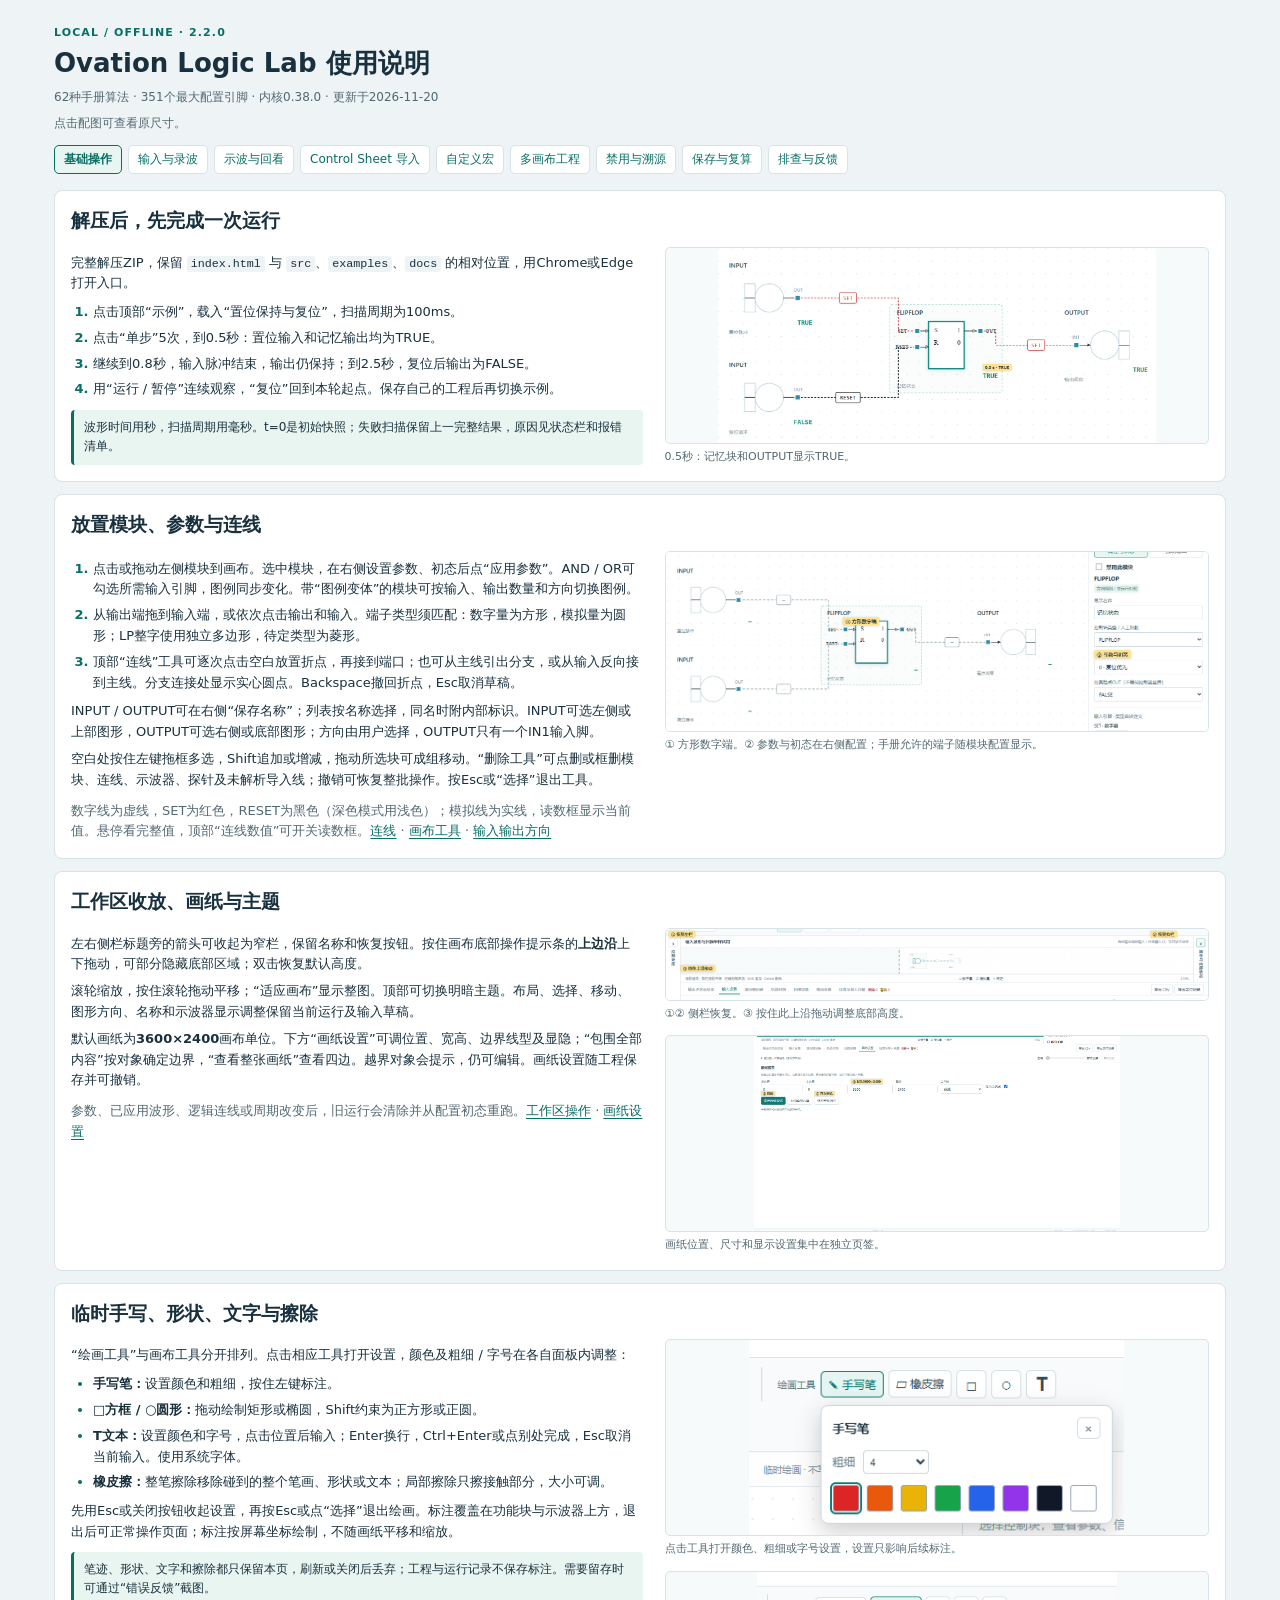
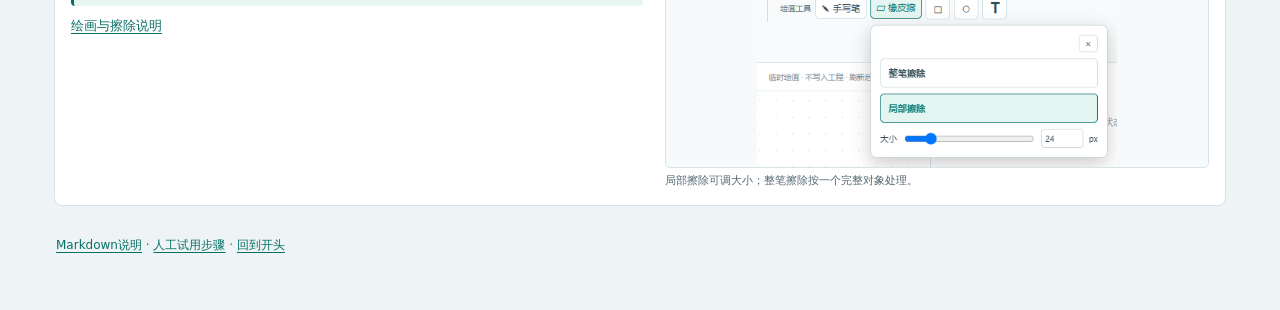
==== commit 7c03cc85: "Release Ovation Logic Lab 2.2.0 Improve Control Sheet import and update existing block symbols with " ====
--- a/guide.html
+++ b/guide.html
@@ -1,5 +1,5 @@
 <!doctype html>
-<html lang="zh-CN"><head><meta charset="utf-8"><meta name="viewport" content="width=device-width,initial-scale=1"><meta name="application-version" content="2.1.0"><title>使用说明 · Ovation Logic Lab</title><script>(()=>{const t=new URLSearchParams(location.search).get('theme');if(t==='light'||t==='dark')document.documentElement.dataset.theme=t;})();</script><style>
+<html lang="zh-CN"><head><meta charset="utf-8"><meta name="viewport" content="width=device-width,initial-scale=1"><meta name="application-version" content="2.2.0"><title>使用说明 · Ovation Logic Lab</title><script>(()=>{const t=new URLSearchParams(location.search).get('theme');if(t==='light'||t==='dark')document.documentElement.dataset.theme=t;})();</script><style>
 :root{color-scheme:light;--bg:#eef3f5;--surface:#fff;--ink:#19313e;--muted:#526872;--line:#d7e3e7;--accent:#086f65;--soft:#e9f5f0;--code:#eef3f6}
 *{box-sizing:border-box}body{margin:0;background:var(--bg);color:var(--ink);font:14px/1.6 system-ui,"Microsoft YaHei",sans-serif}.page{max-width:1220px;margin:auto;padding:24px 24px 36px}header{margin-bottom:16px}.eyebrow{color:var(--accent);font-size:11px;font-weight:700;letter-spacing:.1em}h1{font-size:26px;line-height:1.3;margin:5px 0 8px}h2{font-size:19px;line-height:1.45;margin:0 0 12px}h3{font-size:15px;margin:0 0 7px}p{margin:6px 0}a{color:var(--accent);text-underline-offset:3px}nav{display:flex;flex-wrap:wrap;gap:6px;margin-top:12px}nav a{padding:4px 9px;border:1px solid var(--line);border-radius:5px;background:var(--surface);text-decoration:none;font-size:12px}a:hover{text-decoration:underline}a:focus-visible{outline:2px solid var(--accent);outline-offset:3px}section{background:var(--surface);border:1px solid var(--line);border-radius:8px;margin:12px 0;padding:16px;scroll-margin-top:12px}code{background:var(--code);padding:1px 4px;border-radius:3px;font-size:.9em;overflow-wrap:anywhere}.meta,.muted{color:var(--muted)}.meta{font-size:12px}.callout{padding:8px 10px;background:var(--soft);border-left:3px solid var(--accent);border-radius:4px;font-size:12px;margin-top:9px}.steps{padding-left:22px;margin:7px 0}.steps li{padding:1px 0;margin:3px 0}.steps li::marker{color:var(--accent);font-weight:700}.chapter-grid{display:grid;grid-template-columns:minmax(280px,.85fr) minmax(360px,1.15fr);gap:20px;align-items:start}.topics{display:grid;grid-template-columns:1fr 1fr;gap:20px}.guide-topic{min-width:0}.guide-topic p{font-size:13px}.guide-topic .demo{margin-top:10px}.demo-stack{display:grid;gap:10px;min-width:0}.demo{min-width:0;margin:0}.demo a{display:block;background:#f7fafb;border:1px solid var(--line);border-radius:5px;overflow:hidden}.demo img{display:block;width:100%;height:auto;max-height:260px;object-fit:contain}.demo figcaption{margin-top:5px;color:var(--muted);font-size:11px;line-height:1.5}.chapter-note{margin:10px 0 0;font-size:12px;color:var(--muted)}.table-scroll{max-width:100%;overflow:auto}table{width:100%;border-collapse:collapse;font-size:12px}th,td{text-align:left;padding:6px 8px;border-bottom:1px solid var(--line);vertical-align:top}th{color:var(--accent);background:var(--soft)}td:first-child{width:30%;font-weight:600}footer{padding:12px 2px;color:var(--muted);font-size:12px}
 :root[data-theme="dark"]{color-scheme:dark;--bg:#101a21;--surface:#192730;--ink:#e6eff2;--muted:#b4c7cf;--line:#38505b;--accent:#83dcc4;--soft:#203b38;--code:#263b46}
@@ -11,10 +11,10 @@
 nav a[aria-selected="true"]{background:var(--soft);border-color:var(--accent);font-weight:700}
 [data-guide-panel]:focus-visible{outline:none}
 [data-guide-panel]:focus-visible>section:first-child{border-color:var(--accent)}
-</style></head><body><main class="page"><header><div class="eyebrow">LOCAL / OFFLINE · 2.1.0</div><h1>Ovation Logic Lab 使用说明</h1><p class="meta">62种手册算法 · 351个最大配置引脚 · 内核0.38.0 · 更新于2026-11-20</p><p class="version-note">点击配图可查看原尺寸。</p><nav id="guide-tabs" aria-label="使用指南"><a id="tab-basics" href="#guide-basics">基础操作</a><a id="tab-inputs" href="#guide-inputs">输入与录波</a><a id="tab-observe" href="#guide-observe">示波与回看</a><a id="tab-import" href="#guide-import">Control Sheet 导入</a><a id="tab-macro" href="#guide-macro">自定义宏</a><a id="tab-engineering" href="#guide-engineering">多画布工程</a><a id="tab-debug" href="#guide-debug">禁用与溯源</a><a id="tab-records" href="#guide-records">保存与复算</a><a id="tab-support" href="#guide-support">排查与反馈</a></nav></header>
+</style></head><body><main class="page"><header><div class="eyebrow">LOCAL / OFFLINE · 2.2.0</div><h1>Ovation Logic Lab 使用说明</h1><p class="meta">62种手册算法 · 351个最大配置引脚 · 内核0.38.0 · 更新于2026-11-20</p><p class="version-note">点击配图可查看原尺寸。</p><nav id="guide-tabs" aria-label="使用指南"><a id="tab-basics" href="#guide-basics">基础操作</a><a id="tab-inputs" href="#guide-inputs">输入与录波</a><a id="tab-observe" href="#guide-observe">示波与回看</a><a id="tab-import" href="#guide-import">Control Sheet 导入</a><a id="tab-macro" href="#guide-macro">自定义宏</a><a id="tab-engineering" href="#guide-engineering">多画布工程</a><a id="tab-debug" href="#guide-debug">禁用与溯源</a><a id="tab-records" href="#guide-records">保存与复算</a><a id="tab-support" href="#guide-support">排查与反馈</a></nav></header>
 <div id="guide-basics" data-guide-panel>
 <section id="start"><h2>解压后，先完成一次运行</h2><div class="chapter-grid"><div class="chapter-copy"><p>完整解压ZIP，保留 <code>index.html</code> 与 <code>src</code>、<code>examples</code>、<code>docs</code> 的相对位置，用Chrome或Edge打开入口。</p><ol class="steps"><li>点击顶部“示例”，载入“置位保持与复位”，扫描周期为100ms。</li><li>点击“单步”5次，到0.5秒：置位输入和记忆输出均为TRUE。</li><li>继续到0.8秒，输入脉冲结束，输出仍保持；到2.5秒，复位后输出为FALSE。</li><li>用“运行 / 暂停”连续观察，“复位”回到本轮起点。保存自己的工程后再切换示例。</li></ol><div class="callout">波形时间用秒，扫描周期用毫秒。t=0是初始快照；失败扫描保留上一完整结果，原因见状态栏和报错清单。</div></div><div class="demo-stack single-demo"><figure class="demo"><a href="docs/images/guide/0.67.1/01-first-run.png" target="_blank" rel="noopener" title="查看原尺寸演示图"><img src="docs/images/guide/0.67.1/01-first-run.png" alt="单步至0.5秒的置位保持示例" width="1318" height="587" loading="lazy"></a><figcaption>0.5秒：记忆块和OUTPUT显示TRUE。</figcaption></figure></div></div></section>
-<section id="edit"><h2>放置模块、参数与连线</h2><div class="chapter-grid"><div class="chapter-copy"><ol class="steps"><li>点击或拖动左侧模块到画布。选中模块，在右侧设置参数、初态后点“应用参数”。AND / OR可勾选所需输入引脚，图例同步变化。</li><li>从输出端拖到输入端，或依次点击输出和输入。端子类型须匹配：数字量为方形，模拟量为圆形；LP整字使用独立多边形，待定类型为菱形。</li><li>顶部“连线”工具可逐次点击空白放置折点，再接到端口；也可从主线引出分支，或从输入反向接到主线。分支连接处显示实心圆点。Backspace撤回折点，Esc取消草稿。</li></ol><p>INPUT / OUTPUT可在右侧“保存名称”；列表按名称选择，同名时附内部标识。INPUT可选左侧或上部图形，OUTPUT可选右侧或底部图形；方向由用户选择，OUTPUT只有一个IN1输入脚。</p><p>空白处按住左键拖框多选，Shift追加或增减，拖动所选块可成组移动。“删除工具”可点删或框删模块、连线、示波器、探针及未解析导入线；撤销可恢复整批操作。按Esc或“选择”退出工具。</p><p class="chapter-note">数字线为虚线，SET为红色，RESET为黑色（深色模式用浅色）；模拟线为实线，读数框显示当前值。悬停看完整值，顶部“连线数值”可开关读数框。<a href="docs/reference/manual-wire-tool.md">连线</a> · <a href="docs/reference/canvas-tools.md">画布工具</a> · <a href="docs/reference/io-orientation.md">输入输出方向</a></p></div><div class="demo-stack single-demo"><figure class="demo"><a href="docs/images/guide/0.67.1/02-wiring.png" target="_blank" rel="noopener" title="查看原尺寸演示图"><img src="docs/images/guide/0.67.1/02-wiring.png" alt="数字输入端、参数与初态设置" width="1322" height="437" loading="lazy"></a><figcaption>① 方形数字端。② 参数与初态在右侧配置；手册允许的端子随模块配置显示。</figcaption></figure></div></div></section>
+<section id="edit"><h2>放置模块、参数与连线</h2><div class="chapter-grid"><div class="chapter-copy"><ol class="steps"><li>点击或拖动左侧模块到画布。选中模块，在右侧设置参数、初态后点“应用参数”。AND / OR可勾选所需输入引脚，图例同步变化。带“图例变体”的模块可按输入、输出数量和方向切换图例。</li><li>从输出端拖到输入端，或依次点击输出和输入。端子类型须匹配：数字量为方形，模拟量为圆形；LP整字使用独立多边形，待定类型为菱形。</li><li>顶部“连线”工具可逐次点击空白放置折点，再接到端口；也可从主线引出分支，或从输入反向接到主线。分支连接处显示实心圆点。Backspace撤回折点，Esc取消草稿。</li></ol><p>INPUT / OUTPUT可在右侧“保存名称”；列表按名称选择，同名时附内部标识。INPUT可选左侧或上部图形，OUTPUT可选右侧或底部图形；方向由用户选择，OUTPUT只有一个IN1输入脚。</p><p>空白处按住左键拖框多选，Shift追加或增减，拖动所选块可成组移动。“删除工具”可点删或框删模块、连线、示波器、探针及未解析导入线；撤销可恢复整批操作。按Esc或“选择”退出工具。</p><p class="chapter-note">数字线为虚线，SET为红色，RESET为黑色（深色模式用浅色）；模拟线为实线，读数框显示当前值。悬停看完整值，顶部“连线数值”可开关读数框。<a href="docs/reference/manual-wire-tool.md">连线</a> · <a href="docs/reference/canvas-tools.md">画布工具</a> · <a href="docs/reference/io-orientation.md">输入输出方向</a></p></div><div class="demo-stack single-demo"><figure class="demo"><a href="docs/images/guide/0.67.1/02-wiring.png" target="_blank" rel="noopener" title="查看原尺寸演示图"><img src="docs/images/guide/0.67.1/02-wiring.png" alt="数字输入端、参数与初态设置" width="1322" height="437" loading="lazy"></a><figcaption>① 方形数字端。② 参数与初态在右侧配置；手册允许的端子随模块配置显示。</figcaption></figure></div></div></section>
 <section id="layout"><h2>工作区收放、画纸与主题</h2><div class="chapter-grid"><div class="chapter-copy"><p>左右侧栏标题旁的箭头可收起为窄栏，保留名称和恢复按钮。按住画布底部操作提示条的<strong>上边沿</strong>上下拖动，可部分隐藏底部区域；双击恢复默认高度。</p><p>滚轮缩放，按住滚轮拖动平移；“适应画布”显示整图。顶部可切换明暗主题。布局、选择、移动、图形方向、名称和示波器显示调整保留当前运行及输入草稿。</p><p>默认画纸为<strong>3600×2400</strong>画布单位。下方“画纸设置”可调位置、宽高、边界线型及显隐；“包围全部内容”按对象确定边界，“查看整张画纸”查看四边。越界对象会提示，仍可编辑。画纸设置随工程保存并可撤销。</p><p class="chapter-note">参数、已应用波形、逻辑连线或周期改变后，旧运行会清除并从配置初态重跑。<a href="docs/reference/workspace-panels.md">工作区操作</a> · <a href="docs/reference/paper-and-wave-grid.md">画纸设置</a></p></div><div class="demo-stack"><figure class="demo"><a href="docs/images/guide/0.67.1/04-workspace.png" target="_blank" rel="noopener" title="查看原尺寸演示图"><img src="docs/images/guide/0.67.1/04-workspace.png" alt="左右侧栏恢复按钮及底部拖动上沿" width="1600" height="210" loading="lazy"></a><figcaption>①② 侧栏恢复。③ 按住此上沿拖动调整底部高度。</figcaption></figure><figure class="demo"><a href="docs/images/guide/0.67.1/10-paper-settings.png" target="_blank" rel="noopener" title="查看原尺寸演示图"><img src="docs/images/guide/0.67.1/10-paper-settings.png" alt="默认3600乘2400画纸设置" width="1403" height="747" loading="lazy"></a><figcaption>画纸位置、尺寸和显示设置集中在独立页签。</figcaption></figure></div></div></section>
 <section id="drawing"><h2>临时手写、形状、文字与擦除</h2><div class="chapter-grid"><div class="chapter-copy"><p>“绘画工具”与画布工具分开排列。点击相应工具打开设置，颜色及粗细 / 字号在各自面板内调整：</p><ul class="steps"><li><strong>手写笔：</strong>设置颜色和粗细，按住左键标注。</li><li><strong>□方框 / ○圆形：</strong>拖动绘制矩形或椭圆，Shift约束为正方形或正圆。</li><li><strong>T文本：</strong>设置颜色和字号，点击位置后输入；Enter换行，Ctrl+Enter或点别处完成，Esc取消当前输入。使用系统字体。</li><li><strong>橡皮擦：</strong>整笔擦除移除碰到的整个笔画、形状或文本；局部擦除只擦接触部分，大小可调。</li></ul><p>先用Esc或关闭按钮收起设置，再按Esc或点“选择”退出绘画。标注覆盖在功能块与示波器上方，退出后可正常操作页面；标注按屏幕坐标绘制，不随画纸平移和缩放。</p><div class="callout">笔迹、形状、文字和擦除都只保留本页，刷新或关闭后丢弃；工程与运行记录不保存标注。需要留存时可通过“错误反馈”截图。</div><p class="chapter-note"><a href="docs/reference/temporary-drawing-tools.md">绘画与擦除说明</a></p></div><div class="demo-stack"><figure class="demo"><a href="docs/images/guide/0.67.1/15-drawing-tools.png" target="_blank" rel="noopener" title="查看原尺寸演示图"><img src="docs/images/guide/0.67.1/15-drawing-tools.png" alt="手写笔及同排形状文字工具的设置" width="398" height="207" loading="lazy"></a><figcaption>点击工具打开颜色、粗细或字号设置，设置只影响后续标注。</figcaption></figure><figure class="demo"><a href="docs/images/guide/0.67.1/15b-eraser.png" target="_blank" rel="noopener" title="查看原尺寸演示图"><img src="docs/images/guide/0.67.1/15b-eraser.png" alt="整笔和局部擦除及局部大小设置" width="470" height="255" loading="lazy"></a><figcaption>局部擦除可调大小；整笔擦除按一个完整对象处理。</figcaption></figure></div></div></section>
 </div>
